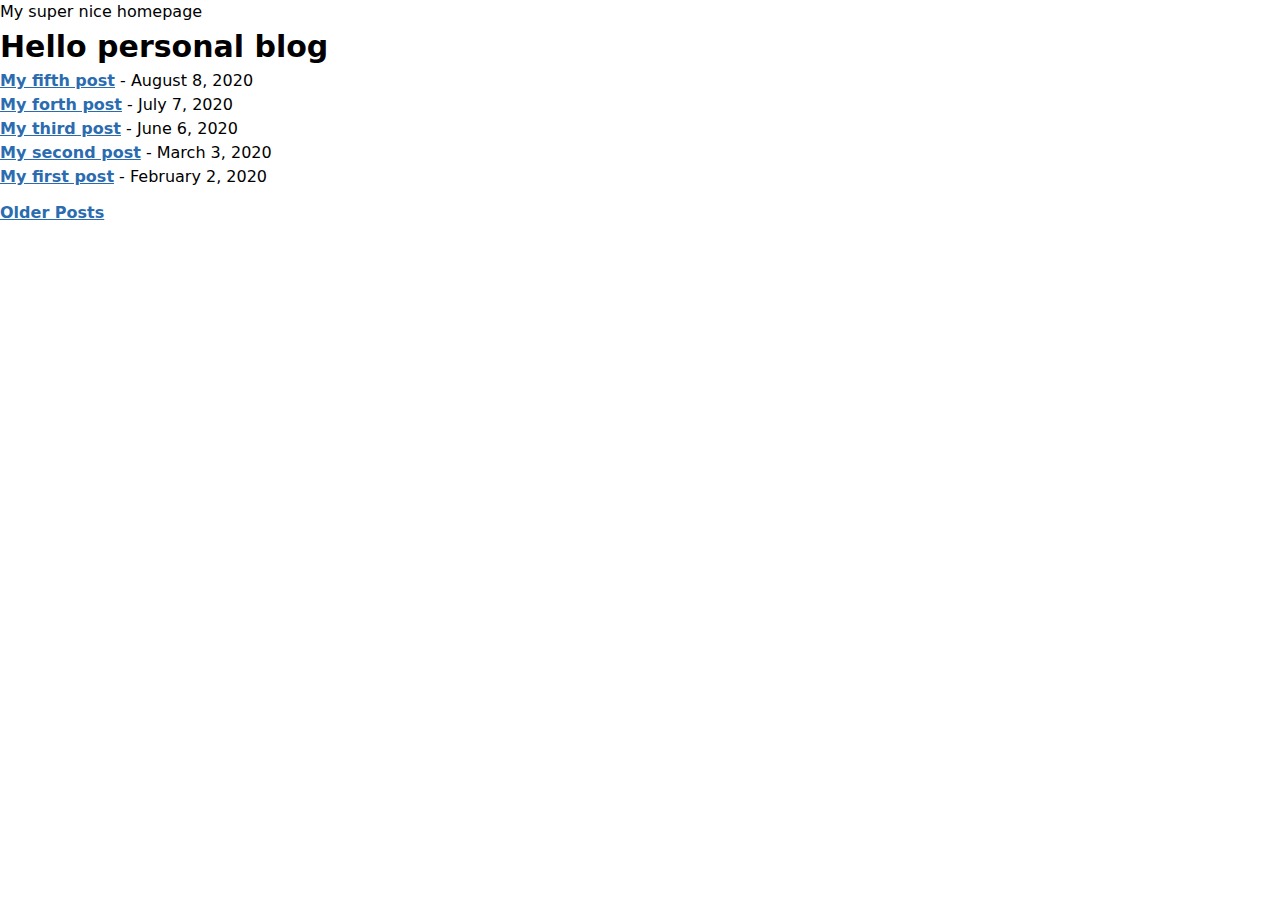
==== index.html @ 930c6d2f "deploy: ericvalois/ericvalois.com@ae57f0296cc3f427c89edf98d52c8c9f0674815c" ====
<!doctype html><html lang="en"><head><meta charset="UTF-8"><meta name="viewport" content="width=device-width,initial-scale=1"><link rel="apple-touch-icon" href="/apple-touch-icon.png"><link rel="icon" type="image/png" sizes="32x32" href="/favicon-32x32.png"><link rel="icon" type="image/png" sizes="16x16" href="/favicon-16x16.png"><link rel="icon" href="/favicon.ico"><title>Hello personal blog</title><meta name="description" content="Blog description"><meta name="author" content="Anonymous"><meta property="og:title" content="Hello personal blog"><meta property="og:description" content="Blog description"><meta property="og:locale" content="en"><meta property="og:site_name" content="Hello"><link href="/assets/styles/main.04194229505dd37e4e1c.css" rel="stylesheet"></head><body>My super nice homepage<h1 class="font-bold text-3xl">Hello personal blog</h1><ul><li><a href="/my-fifth-post/">My fifth post</a> - August 8, 2020</li><li><a href="/my-forth-post/">My forth post</a> - July 7, 2020</li><li><a href="/my-third-post/">My third post</a> - June 6, 2020</li><li><a href="/my-second-post/">My second post</a> - March 3, 2020</li><li><a href="/my-first-post/">My first post</a> - February 2, 2020</li></ul><div class="pt-3"><a href="/page2/">Older Posts</a></div></body></html>
---- assets/styles/main.04194229505dd37e4e1c.css ----
html{line-height:1.15;-webkit-text-size-adjust:100%}body{margin:0}main{display:block}h1{font-size:2em;margin:.67em 0}hr{box-sizing:content-box;height:0;overflow:visible}pre{font-family:monospace,monospace;font-size:1em}a{background-color:transparent}abbr[title]{border-bottom:none;text-decoration:underline;-webkit-text-decoration:underline dotted;text-decoration:underline dotted}b,strong{font-weight:bolder}code,kbd,samp{font-family:monospace,monospace;font-size:1em}small{font-size:80%}sub,sup{font-size:75%;line-height:0;position:relative;vertical-align:baseline}sub{bottom:-.25em}sup{top:-.5em}img{border-style:none}button,input,optgroup,select,textarea{font-family:inherit;font-size:100%;line-height:1.15;margin:0}button,input{overflow:visible}button,select{text-transform:none}[type=button],[type=reset],[type=submit],button{-webkit-appearance:button}[type=button]::-moz-focus-inner,[type=reset]::-moz-focus-inner,[type=submit]::-moz-focus-inner,button::-moz-focus-inner{border-style:none;padding:0}[type=button]:-moz-focusring,[type=reset]:-moz-focusring,[type=submit]:-moz-focusring,button:-moz-focusring{outline:1px dotted ButtonText}fieldset{padding:.35em .75em .625em}legend{box-sizing:border-box;color:inherit;display:table;max-width:100%;padding:0;white-space:normal}progress{vertical-align:baseline}textarea{overflow:auto}[type=checkbox],[type=radio]{box-sizing:border-box;padding:0}[type=number]::-webkit-inner-spin-button,[type=number]::-webkit-outer-spin-button{height:auto}[type=search]{-webkit-appearance:textfield;outline-offset:-2px}[type=search]::-webkit-search-decoration{-webkit-appearance:none}::-webkit-file-upload-button{-webkit-appearance:button;font:inherit}details{display:block}summary{display:list-item}[hidden],template{display:none}blockquote,dd,dl,figure,h1,h2,h3,h4,h5,h6,hr,p,pre{margin:0}button{background-color:transparent;background-image:none}button:focus{outline:1px dotted;outline:5px auto -webkit-focus-ring-color}fieldset,ol,ul{margin:0;padding:0}ol,ul{list-style:none}html{font-family:system-ui,-apple-system,BlinkMacSystemFont,Segoe UI,Roboto,Helvetica Neue,Arial,Noto Sans,sans-serif,Apple Color Emoji,Segoe UI Emoji,Segoe UI Symbol,Noto Color Emoji;line-height:1.5}*,:after,:before{box-sizing:border-box;border:0 solid #e2e8f0}hr{border-top-width:1px}img{border-style:solid}textarea{resize:vertical}input::-moz-placeholder,textarea::-moz-placeholder{color:#a0aec0}input:-ms-input-placeholder,textarea:-ms-input-placeholder{color:#a0aec0}input::-ms-input-placeholder,textarea::-ms-input-placeholder{color:#a0aec0}input::placeholder,textarea::placeholder{color:#a0aec0}[role=button],button{cursor:pointer}table{border-collapse:collapse}h1,h2,h3,h4,h5,h6{font-size:inherit;font-weight:inherit}a{color:inherit;text-decoration:inherit}button,input,optgroup,select,textarea{padding:0;line-height:inherit;color:inherit}code,kbd,pre,samp{font-family:Menlo,Monaco,Consolas,Liberation Mono,Courier New,monospace}audio,canvas,embed,iframe,img,object,svg,video{display:block;vertical-align:middle}img,video{max-width:100%;height:auto}a{--text-opacity:1;color:#2b6cb0;color:rgba(43,108,176,var(--text-opacity));text-decoration:underline;font-weight:700}.container{width:100%}@media (min-width:640px){.container{max-width:640px}}@media (min-width:768px){.container{max-width:768px}}@media (min-width:1024px){.container{max-width:1024px}}@media (min-width:1280px){.container{max-width:1280px}}.font-bold{font-weight:700}.text-3xl{font-size:1.875rem}.pt-3{padding-top:.75rem}.pb-3{padding-bottom:.75rem}.text-gray-600{--text-opacity:1;color:#718096;color:rgba(113,128,150,var(--text-opacity))}@-webkit-keyframes spin{0%{transform:rotate(0deg)}to{transform:rotate(1turn)}}@keyframes spin{0%{transform:rotate(0deg)}to{transform:rotate(1turn)}}@-webkit-keyframes ping{0%{transform:scale(1);opacity:1}75%,to{transform:scale(2);opacity:0}}@keyframes ping{0%{transform:scale(1);opacity:1}75%,to{transform:scale(2);opacity:0}}@-webkit-keyframes pulse{0%,to{opacity:1}50%{opacity:.5}}@keyframes pulse{0%,to{opacity:1}50%{opacity:.5}}@-webkit-keyframes bounce{0%,to{transform:translateY(-25%);-webkit-animation-timing-function:cubic-bezier(.8,0,1,1);animation-timing-function:cubic-bezier(.8,0,1,1)}50%{transform:translateY(0);-webkit-animation-timing-function:cubic-bezier(0,0,.2,1);animation-timing-function:cubic-bezier(0,0,.2,1)}}@keyframes bounce{0%,to{transform:translateY(-25%);-webkit-animation-timing-function:cubic-bezier(.8,0,1,1);animation-timing-function:cubic-bezier(.8,0,1,1)}50%{transform:translateY(0);-webkit-animation-timing-function:cubic-bezier(0,0,.2,1);animation-timing-function:cubic-bezier(0,0,.2,1)}}@media (min-width:640px){.sm\:container{width:100%;max-width:640px}@media (min-width:768px){.sm\:container{max-width:768px}}@media (min-width:1024px){.sm\:container{max-width:1024px}}@media (min-width:1280px){.sm\:container{max-width:1280px}}}@media (min-width:768px){.md\:container{width:100%}@media (min-width:640px){.md\:container{max-width:640px}}@media (min-width:768px){.md\:container{max-width:768px}}@media (min-width:1024px){.md\:container{max-width:1024px}}@media (min-width:1280px){.md\:container{max-width:1280px}}}@media (min-width:1024px){.lg\:container{width:100%}@media (min-width:640px){.lg\:container{max-width:640px}}@media (min-width:768px){.lg\:container{max-width:768px}}@media (min-width:1024px){.lg\:container{max-width:1024px}}@media (min-width:1280px){.lg\:container{max-width:1280px}}}@media (min-width:1280px){.xl\:container{width:100%}@media (min-width:640px){.xl\:container{max-width:640px}}@media (min-width:768px){.xl\:container{max-width:768px}}@media (min-width:1024px){.xl\:container{max-width:1024px}}@media (min-width:1280px){.xl\:container{max-width:1280px}}}
code[class*=language-],pre[class*=language-]{color:#c5c8c6;text-shadow:0 1px rgba(0,0,0,.3);font-family:Inconsolata,Monaco,Consolas,Courier New,Courier,monospace;direction:ltr;text-align:left;white-space:pre;word-spacing:normal;word-break:normal;line-height:1.5;-moz-tab-size:4;-o-tab-size:4;tab-size:4;-webkit-hyphens:none;-ms-hyphens:none;hyphens:none}pre[class*=language-]{padding:1em;margin:.5em 0;overflow:auto;border-radius:.3em}:not(pre)>code[class*=language-],pre[class*=language-]{background:#1d1f21}:not(pre)>code[class*=language-]{padding:.1em;border-radius:.3em}.token.cdata,.token.comment,.token.doctype,.token.prolog{color:#7c7c7c}.token.punctuation{color:#c5c8c6}.namespace{opacity:.7}.token.keyword,.token.property,.token.tag{color:#96cbfe}.token.class-name{color:#ffffb6;text-decoration:underline}.token.boolean,.token.constant{color:#9c9}.token.deleted,.token.symbol{color:#f92672}.token.number{color:#ff73fd}.token.attr-name,.token.builtin,.token.char,.token.inserted,.token.selector,.token.string{color:#a8ff60}.token.variable{color:#c6c5fe}.token.operator{color:#ededed}.token.entity{color:#ffffb6;cursor:help}.token.url{color:#96cbfe}.language-css .token.string,.style .token.string{color:#87c38a}.token.atrule,.token.attr-value{color:#f9ee98}.token.function{color:#dad085}.token.regex{color:#e9c062}.token.important{color:#fd971f}.token.bold,.token.important{font-weight:700}.token.italic{font-style:italic}
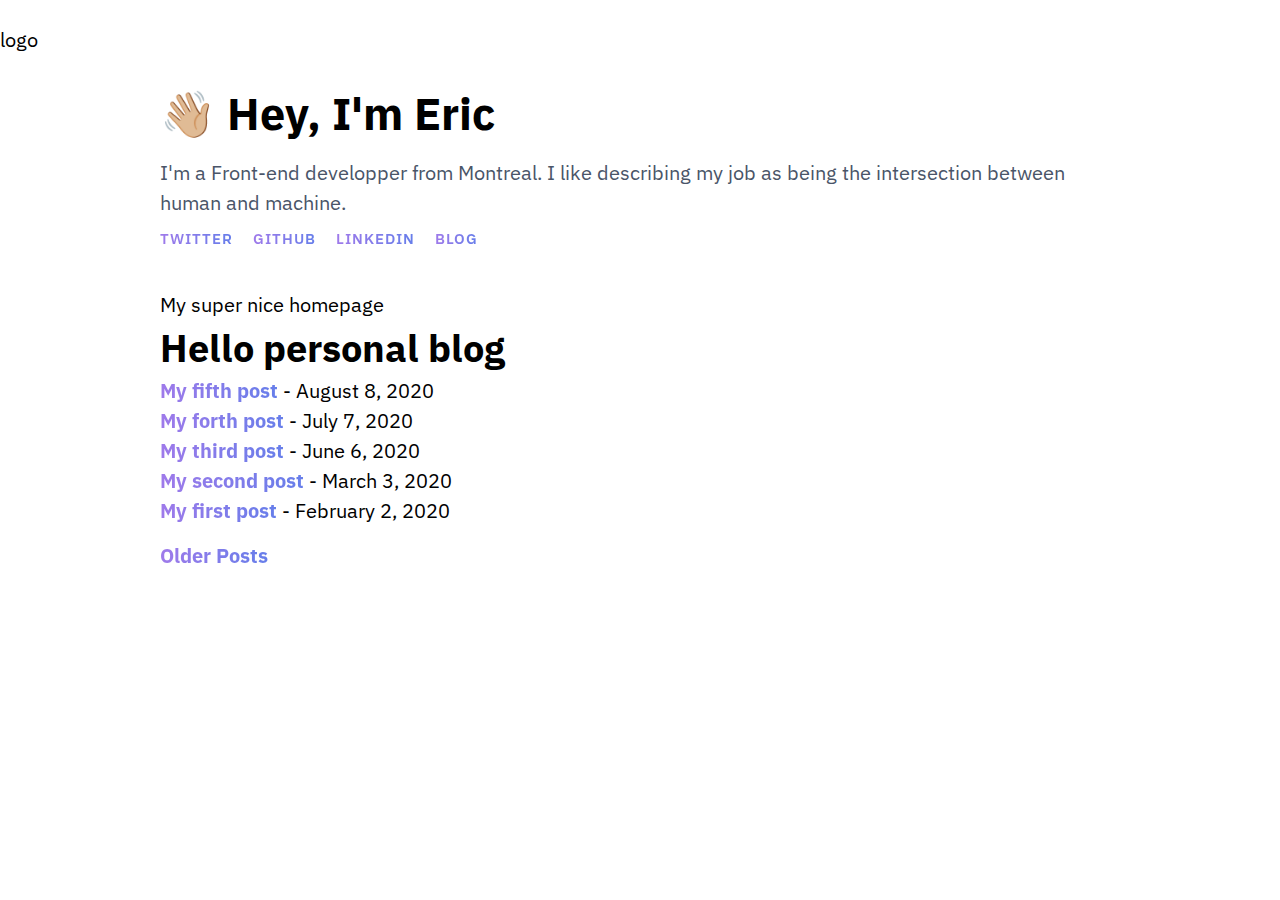
==== commit 823a3811: "deploy: ericvalois/ericvalois.com@06ee3d2f13c225776fafeb2a620763e82e596c06" ====
--- a/index.html
+++ b/index.html
@@ -1 +1 @@
-<!doctype html><html lang="en"><head><meta charset="UTF-8"><meta name="viewport" content="width=device-width,initial-scale=1"><link rel="apple-touch-icon" href="/apple-touch-icon.png"><link rel="icon" type="image/png" sizes="32x32" href="/favicon-32x32.png"><link rel="icon" type="image/png" sizes="16x16" href="/favicon-16x16.png"><link rel="icon" href="/favicon.ico"><title>Hello personal blog</title><meta name="description" content="Blog description"><meta name="author" content="Anonymous"><meta property="og:title" content="Hello personal blog"><meta property="og:description" content="Blog description"><meta property="og:locale" content="en"><meta property="og:site_name" content="Hello"><link href="/assets/styles/main.04194229505dd37e4e1c.css" rel="stylesheet"></head><body>My super nice homepage<h1 class="font-bold text-3xl">Hello personal blog</h1><ul><li><a href="/my-fifth-post/">My fifth post</a> - August 8, 2020</li><li><a href="/my-forth-post/">My forth post</a> - July 7, 2020</li><li><a href="/my-third-post/">My third post</a> - June 6, 2020</li><li><a href="/my-second-post/">My second post</a> - March 3, 2020</li><li><a href="/my-first-post/">My first post</a> - February 2, 2020</li></ul><div class="pt-3"><a href="/page2/">Older Posts</a></div></body></html>+<!doctype html><html lang="en"><head><meta charset="UTF-8"><meta name="viewport" content="width=device-width,initial-scale=1"><link rel="apple-touch-icon" href="/apple-touch-icon.png"><link rel="icon" type="image/png" sizes="32x32" href="/favicon-32x32.png"><link rel="icon" type="image/png" sizes="16x16" href="/favicon-16x16.png"><link rel="icon" href="/favicon.ico"><link href="https://fonts.googleapis.com/css2?family=IBM+Plex+Sans:wght@300;400;700&display=swap" rel="stylesheet"><title>Hello personal blog</title><meta name="description" content="Blog description"><meta name="author" content="Anonymous"><meta property="og:title" content="Hello personal blog"><meta property="og:description" content="Blog description"><meta property="og:locale" content="en"><meta property="og:site_name" content="Hello"><link href="/assets/styles/main.a746705c1b1a1f938227.css" rel="stylesheet"></head><body><div class="sentinal absolute top-0 left-0 w-full h-16 z-0"></div><header class="main-header h-16 flex w-full items-center bg-white">logo</header><main class="px-4"><section><div class="max-w-3xl mx-auto"><h1 class="font-bold text-4xl mb-2">👋🏼 Hey, I'm Eric</h1><p class="text-base text-gray-700 mb-0">I'm a Front-end developper from Montreal. I like describing my job as being the intersection between human and machine.</p><ul class="mt-0 mb-6 uppercase tracking-wider"><li class="inline list-none pr-4"><a class="inline-block py-2 font-semibold text-xs text-gray-600 hover:text-black" href="https://twitter.com/@rfitzio">Twitter</a></li><li class="inline list-none pr-4"><a class="inline-block py-2 font-semibold text-xs text-gray-600 hover:text-black" href="https://github.com/ryanfitzgerald">GitHub</a></li><li class="inline list-none pr-4"><a class="inline-block py-2 font-semibold text-xs text-gray-600 hover:text-black" href="https://www.linkedin.com/in/ryanafitzgerald/">LinkedIn</a></li><li class="inline list-none pr-4"><a class="inline-block py-2 font-semibold text-xs text-gray-600 hover:text-black" href="/blog">Blog</a></li></ul></div></section><div class="max-w-3xl mx-auto">My super nice homepage<h1 class="font-bold text-3xl">Hello personal blog</h1><ul><li><a href="/my-fifth-post/">My fifth post</a> - August 8, 2020</li><li><a href="/my-forth-post/">My forth post</a> - July 7, 2020</li><li><a href="/my-third-post/">My third post</a> - June 6, 2020</li><li><a href="/my-second-post/">My second post</a> - March 3, 2020</li><li><a href="/my-first-post/">My first post</a> - February 2, 2020</li></ul><div class="pt-3"><a href="/page2/">Older Posts</a></div></div></main><script src="/assets/js/main.min.js" defer="defer"></script><script defer="defer" src="https://static.cloudflareinsights.com/beacon.min.js" data-cf-beacon='{"token": "58bc3103b95344048fcd22991de1e682"}'></script></body></html>--- a/assets/styles/main.a746705c1b1a1f938227.css
+++ b/assets/styles/main.a746705c1b1a1f938227.css
@@ -0,0 +1,2 @@
+html{line-height:1.15;-webkit-text-size-adjust:100%}body{margin:0}main{display:block}h1{font-size:2em;margin:.67em 0}hr{box-sizing:content-box;height:0;overflow:visible}pre{font-family:monospace,monospace;font-size:1em}a{background-color:transparent}abbr[title]{border-bottom:none;text-decoration:underline;-webkit-text-decoration:underline dotted;text-decoration:underline dotted}b,strong{font-weight:bolder}code,kbd,samp{font-family:monospace,monospace;font-size:1em}small{font-size:80%}sub,sup{font-size:75%;line-height:0;position:relative;vertical-align:baseline}sub{bottom:-.25em}sup{top:-.5em}img{border-style:none}button,input,optgroup,select,textarea{font-family:inherit;font-size:100%;line-height:1.15;margin:0}button,input{overflow:visible}button,select{text-transform:none}[type=button],[type=reset],[type=submit],button{-webkit-appearance:button}[type=button]::-moz-focus-inner,[type=reset]::-moz-focus-inner,[type=submit]::-moz-focus-inner,button::-moz-focus-inner{border-style:none;padding:0}[type=button]:-moz-focusring,[type=reset]:-moz-focusring,[type=submit]:-moz-focusring,button:-moz-focusring{outline:1px dotted ButtonText}fieldset{padding:.35em .75em .625em}legend{box-sizing:border-box;color:inherit;display:table;max-width:100%;padding:0;white-space:normal}progress{vertical-align:baseline}textarea{overflow:auto}[type=checkbox],[type=radio]{box-sizing:border-box;padding:0}[type=number]::-webkit-inner-spin-button,[type=number]::-webkit-outer-spin-button{height:auto}[type=search]{-webkit-appearance:textfield;outline-offset:-2px}[type=search]::-webkit-search-decoration{-webkit-appearance:none}::-webkit-file-upload-button{-webkit-appearance:button;font:inherit}details{display:block}summary{display:list-item}[hidden],template{display:none}blockquote,dd,dl,figure,h1,h2,h3,h4,h5,h6,hr,p,pre{margin:0}button{background-color:transparent;background-image:none}button:focus{outline:1px dotted;outline:5px auto -webkit-focus-ring-color}fieldset,ol,ul{margin:0;padding:0}ol,ul{list-style:none}html{font-family:system-ui,-apple-system,BlinkMacSystemFont,Segoe UI,Roboto,Helvetica Neue,Arial,Noto Sans,sans-serif,Apple Color Emoji,Segoe UI Emoji,Segoe UI Symbol,Noto Color Emoji;line-height:1.5}*,:after,:before{box-sizing:border-box;border:0 solid #e2e8f0}hr{border-top-width:1px}img{border-style:solid}textarea{resize:vertical}input::-moz-placeholder,textarea::-moz-placeholder{color:#a0aec0}input:-ms-input-placeholder,textarea:-ms-input-placeholder{color:#a0aec0}input::placeholder,textarea::placeholder{color:#a0aec0}[role=button],button{cursor:pointer}table{border-collapse:collapse}h1,h2,h3,h4,h5,h6{font-size:inherit;font-weight:inherit}a{color:inherit;text-decoration:inherit}button,input,optgroup,select,textarea{padding:0;line-height:inherit;color:inherit}code,kbd,pre,samp{font-family:Menlo,Monaco,Consolas,Liberation Mono,Courier New,monospace}audio,canvas,embed,iframe,img,object,svg,video{display:block;vertical-align:middle}img,video{max-width:100%;height:auto}html{font-size:20px;font-family:IBM Plex Sans,sans-serif}a{background:-webkit-linear-gradient(180deg,#667eea,#9f7aea);-webkit-background-clip:text;-webkit-text-fill-color:transparent;font-weight:700}a:hover{text-decoration:none}p{margin-bottom:1.5rem}.container{width:100%}@media (min-width:640px){.container{max-width:640px}}@media (min-width:768px){.container{max-width:768px}}@media (min-width:1024px){.container{max-width:1024px}}@media (min-width:1280px){.container{max-width:1280px}}.bg-white{--bg-opacity:1;background-color:#fff;background-color:rgba(255,255,255,var(--bg-opacity))}.inline-block{display:inline-block}.inline{display:inline}.flex{display:flex}.table{display:table}.items-center{align-items:center}.font-semibold{font-weight:600}.font-bold{font-weight:700}.h-16{height:4rem}.text-xs{font-size:.75rem}.text-base{font-size:1rem}.text-3xl{font-size:1.875rem}.text-4xl{font-size:2.25rem}.list-none{list-style-type:none}.mx-auto{margin-left:auto;margin-right:auto}.mt-0{margin-top:0}.mb-0{margin-bottom:0}.mb-2{margin-bottom:.5rem}.mb-6{margin-bottom:1.5rem}.max-w-3xl{max-width:48rem}.py-2{padding-top:.5rem;padding-bottom:.5rem}.px-4{padding-left:1rem;padding-right:1rem}.pt-3{padding-top:.75rem}.pb-3{padding-bottom:.75rem}.pr-4{padding-right:1rem}.absolute{position:absolute}.top-0{top:0}.left-0{left:0}.text-gray-600{--text-opacity:1;color:#718096;color:rgba(113,128,150,var(--text-opacity))}.text-gray-700{--text-opacity:1;color:#4a5568;color:rgba(74,85,104,var(--text-opacity))}.hover\:text-black:hover{--text-opacity:1;color:#000;color:rgba(0,0,0,var(--text-opacity))}.uppercase{text-transform:uppercase}.tracking-wider{letter-spacing:.05em}.w-full{width:100%}.z-0{z-index:0}@-webkit-keyframes spin{to{transform:rotate(1turn)}}@keyframes spin{to{transform:rotate(1turn)}}@-webkit-keyframes ping{75%,to{transform:scale(2);opacity:0}}@keyframes ping{75%,to{transform:scale(2);opacity:0}}@-webkit-keyframes pulse{50%{opacity:.5}}@keyframes pulse{50%{opacity:.5}}@-webkit-keyframes bounce{0%,to{transform:translateY(-25%);-webkit-animation-timing-function:cubic-bezier(.8,0,1,1);animation-timing-function:cubic-bezier(.8,0,1,1)}50%{transform:none;-webkit-animation-timing-function:cubic-bezier(0,0,.2,1);animation-timing-function:cubic-bezier(0,0,.2,1)}}@keyframes bounce{0%,to{transform:translateY(-25%);-webkit-animation-timing-function:cubic-bezier(.8,0,1,1);animation-timing-function:cubic-bezier(.8,0,1,1)}50%{transform:none;-webkit-animation-timing-function:cubic-bezier(0,0,.2,1);animation-timing-function:cubic-bezier(0,0,.2,1)}}@media (min-width:640px){.sm\:container{width:100%;max-width:640px}@media (min-width:768px){.sm\:container{max-width:768px}}@media (min-width:1024px){.sm\:container{max-width:1024px}}@media (min-width:1280px){.sm\:container{max-width:1280px}}}@media (min-width:768px){.md\:container{width:100%}@media (min-width:640px){.md\:container{max-width:640px}}@media (min-width:768px){.md\:container{max-width:768px}}@media (min-width:1024px){.md\:container{max-width:1024px}}@media (min-width:1280px){.md\:container{max-width:1280px}}}@media (min-width:1024px){.lg\:container{width:100%}@media (min-width:640px){.lg\:container{max-width:640px}}@media (min-width:768px){.lg\:container{max-width:768px}}@media (min-width:1024px){.lg\:container{max-width:1024px}}@media (min-width:1280px){.lg\:container{max-width:1280px}}}@media (min-width:1280px){.xl\:container{width:100%}@media (min-width:640px){.xl\:container{max-width:640px}}@media (min-width:768px){.xl\:container{max-width:768px}}@media (min-width:1024px){.xl\:container{max-width:1024px}}@media (min-width:1280px){.xl\:container{max-width:1280px}}}
+code[class*=language-],pre[class*=language-]{color:#c5c8c6;text-shadow:0 1px rgba(0,0,0,.3);font-family:Inconsolata,Monaco,Consolas,Courier New,Courier,monospace;direction:ltr;text-align:left;white-space:pre;word-spacing:normal;word-break:normal;line-height:1.5;-moz-tab-size:4;-o-tab-size:4;tab-size:4;-webkit-hyphens:none;-ms-hyphens:none;hyphens:none}pre[class*=language-]{padding:1em;margin:.5em 0;overflow:auto;border-radius:.3em}:not(pre)>code[class*=language-],pre[class*=language-]{background:#1d1f21}:not(pre)>code[class*=language-]{padding:.1em;border-radius:.3em}.token.cdata,.token.comment,.token.doctype,.token.prolog{color:#7c7c7c}.token.punctuation{color:#c5c8c6}.namespace{opacity:.7}.token.keyword,.token.property,.token.tag{color:#96cbfe}.token.class-name{color:#ffffb6;text-decoration:underline}.token.boolean,.token.constant{color:#9c9}.token.deleted,.token.symbol{color:#f92672}.token.number{color:#ff73fd}.token.attr-name,.token.builtin,.token.char,.token.inserted,.token.selector,.token.string{color:#a8ff60}.token.variable{color:#c6c5fe}.token.operator{color:#ededed}.token.entity{color:#ffffb6;cursor:help}.token.url{color:#96cbfe}.language-css .token.string,.style .token.string{color:#87c38a}.token.atrule,.token.attr-value{color:#f9ee98}.token.function{color:#dad085}.token.regex{color:#e9c062}.token.important{color:#fd971f}.token.bold,.token.important{font-weight:700}.token.italic{font-style:italic}
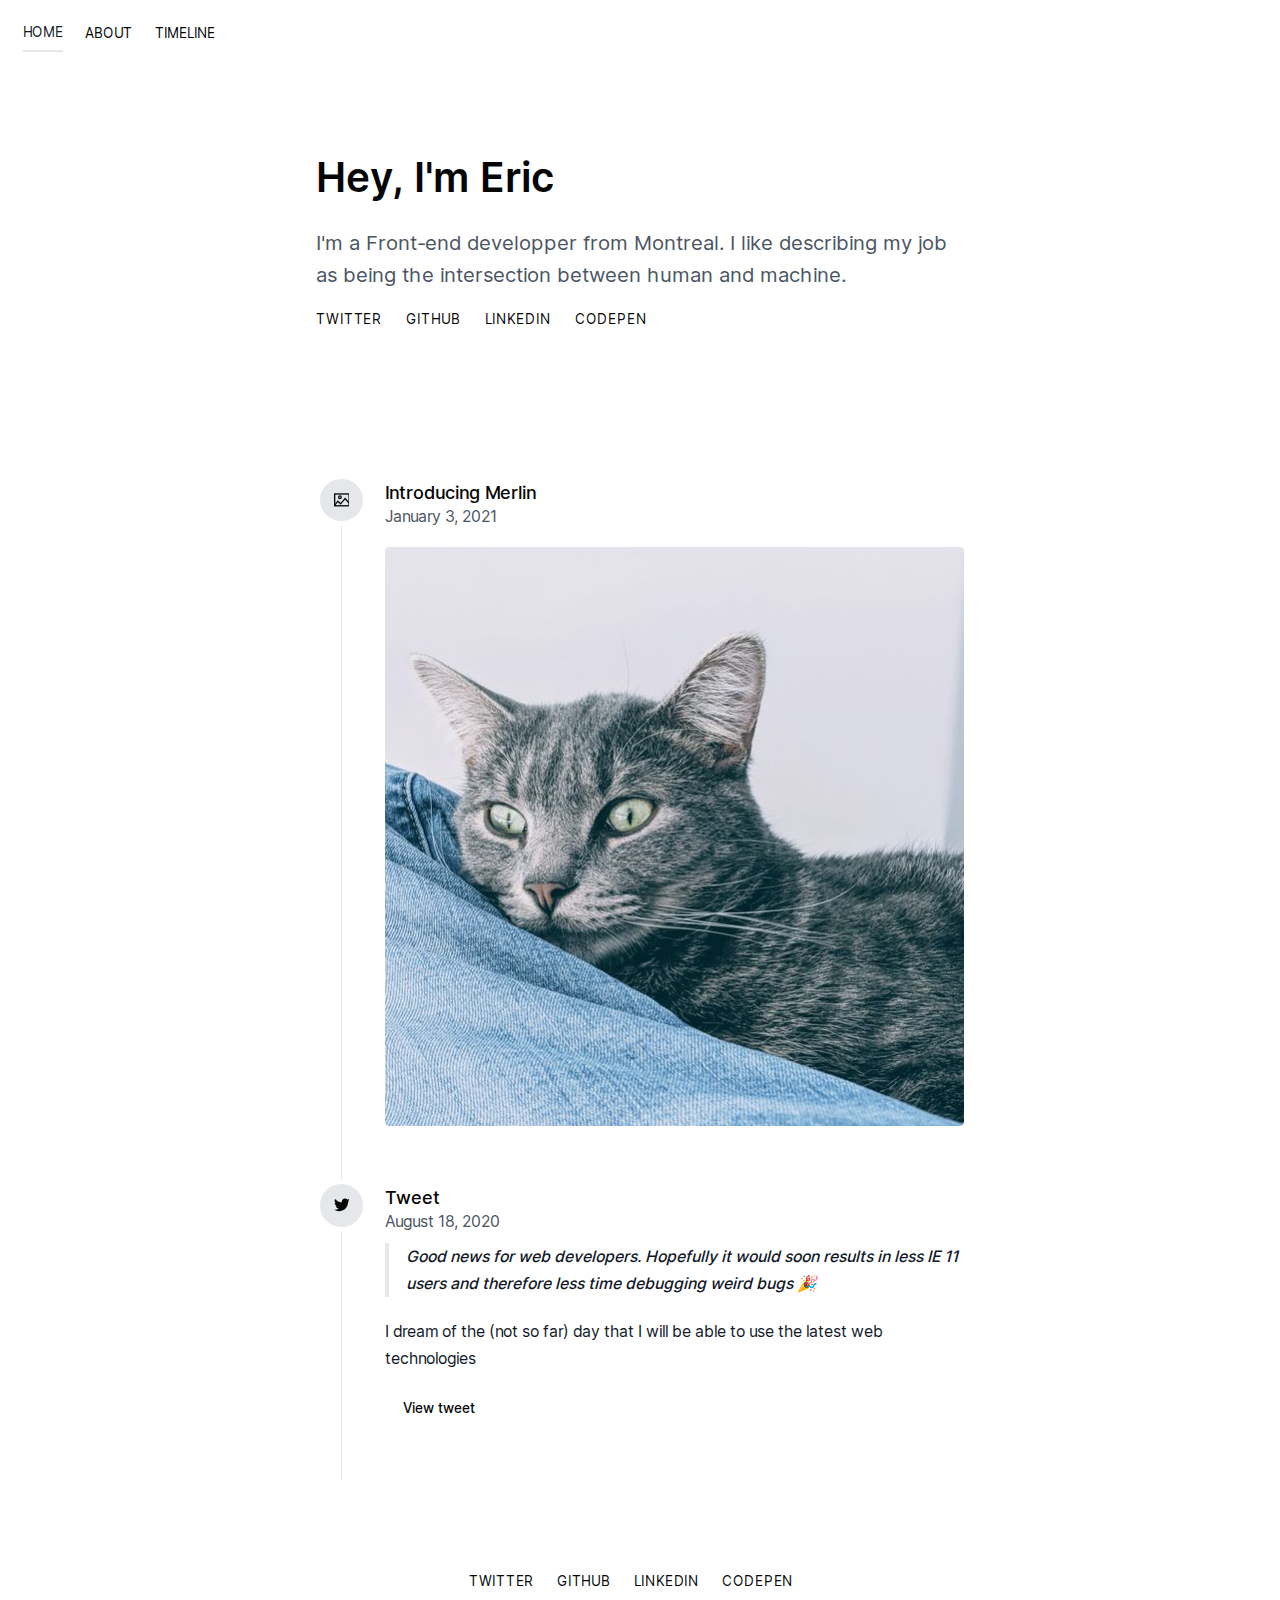
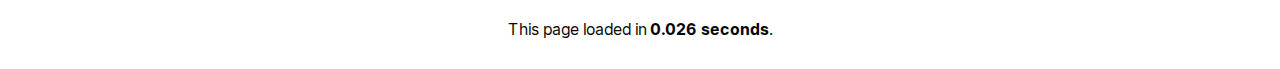
==== commit 34a09db4: "deploy: ericvalois/ericvalois.com@f5ec515b7f3a46334cfdd329dd44889caaf1032d" ====
--- a/index.html
+++ b/index.html
@@ -1 +1,218 @@
-<!doctype html><html lang="en"><head><meta charset="UTF-8"><meta name="viewport" content="width=device-width,initial-scale=1"><link rel="apple-touch-icon" href="/apple-touch-icon.png"><link rel="icon" type="image/png" sizes="32x32" href="/favicon-32x32.png"><link rel="icon" type="image/png" sizes="16x16" href="/favicon-16x16.png"><link rel="icon" href="/favicon.ico"><link href="https://fonts.googleapis.com/css2?family=IBM+Plex+Sans:wght@300;400;700&display=swap" rel="stylesheet"><title>Hello personal blog</title><meta name="description" content="Blog description"><meta name="author" content="Anonymous"><meta property="og:title" content="Hello personal blog"><meta property="og:description" content="Blog description"><meta property="og:locale" content="en"><meta property="og:site_name" content="Hello"><link href="/assets/styles/main.a746705c1b1a1f938227.css" rel="stylesheet"></head><body><div class="sentinal absolute top-0 left-0 w-full h-16 z-0"></div><header class="main-header h-16 flex w-full items-center bg-white">logo</header><main class="px-4"><section><div class="max-w-3xl mx-auto"><h1 class="font-bold text-4xl mb-2">👋🏼 Hey, I'm Eric</h1><p class="text-base text-gray-700 mb-0">I'm a Front-end developper from Montreal. I like describing my job as being the intersection between human and machine.</p><ul class="mt-0 mb-6 uppercase tracking-wider"><li class="inline list-none pr-4"><a class="inline-block py-2 font-semibold text-xs text-gray-600 hover:text-black" href="https://twitter.com/@rfitzio">Twitter</a></li><li class="inline list-none pr-4"><a class="inline-block py-2 font-semibold text-xs text-gray-600 hover:text-black" href="https://github.com/ryanfitzgerald">GitHub</a></li><li class="inline list-none pr-4"><a class="inline-block py-2 font-semibold text-xs text-gray-600 hover:text-black" href="https://www.linkedin.com/in/ryanafitzgerald/">LinkedIn</a></li><li class="inline list-none pr-4"><a class="inline-block py-2 font-semibold text-xs text-gray-600 hover:text-black" href="/blog">Blog</a></li></ul></div></section><div class="max-w-3xl mx-auto">My super nice homepage<h1 class="font-bold text-3xl">Hello personal blog</h1><ul><li><a href="/my-fifth-post/">My fifth post</a> - August 8, 2020</li><li><a href="/my-forth-post/">My forth post</a> - July 7, 2020</li><li><a href="/my-third-post/">My third post</a> - June 6, 2020</li><li><a href="/my-second-post/">My second post</a> - March 3, 2020</li><li><a href="/my-first-post/">My first post</a> - February 2, 2020</li></ul><div class="pt-3"><a href="/page2/">Older Posts</a></div></div></main><script src="/assets/js/main.min.js" defer="defer"></script><script defer="defer" src="https://static.cloudflareinsights.com/beacon.min.js" data-cf-beacon='{"token": "58bc3103b95344048fcd22991de1e682"}'></script></body></html>+<!doctype html>
+<html lang="en">
+<head>
+	<meta charset="UTF-8">
+	<meta name="viewport" content="width=device-width, initial-scale=1">
+	<meta http-equiv="X-UA-Compatible" content="IE=edge">
+	<title>Home</title>
+	<link rel="stylesheet" type="text/css" href="/assets/main.css" />
+	<link rel="preload" href="/fonts/inter-100-900.woff2" as="font" type="font/woff2" crossorigin>
+	<style>
+		@font-face {
+			font-family: 'Inter';
+			font-style: normal;
+			font-weight: 100 900;
+			font-display: swap;
+			src: url(/fonts/inter-100-900.woff2) format('woff2');
+			unicode-range: U+0000-00FF, U+0131, U+0152-0153, U+02BB-02BC, U+02C6, U+02DA, U+02DC, U+2000-206F, U+2074, U+20AC, U+2122, U+2191, U+2193, U+2212, U+2215, U+FEFF, U+FFFD;
+		}
+	</style>
+</head>
+  <body class="font-sans text-black dark:text-white bg-white dark:bg-black">
+
+    <nav class="flex items-center justify-between flex-wrap px-5 py-3 overflow-x-auto ">
+  	
+	<ul class="flex items-center">
+		<li class="">
+			<a 
+				href="/" 
+				class=" text-xs py-2 uppercase  mr-5 inline-block 
+					text-gray-900 dark:text-gray-200 border-b-2 border-gray-200"
+			>
+				Home
+			</a>
+		</li>
+		
+			<li class="">
+				<a 
+					href="/about/" 
+					class=" text-xs uppercase py-2 mr-5 inline-block filter-hover transition-all bg-clip-text text-transparent bg-gradient-to-r from-purple-600 to-indigo-600 dark:from-purple-400 dark:to-indigo-400
+						"
+				>
+					About
+				</a>
+			</li>
+		
+			<li class="">
+				<a 
+					href="/timeline/" 
+					class=" text-xs uppercase py-2 mr-5 inline-block filter-hover transition-all bg-clip-text text-transparent bg-gradient-to-r from-purple-600 to-indigo-600 dark:from-purple-400 dark:to-indigo-400
+						"
+				>
+					Timeline
+				</a>
+			</li>
+		
+	</ul>
+</nav>
+
+
+    <main class="px-4 max-w-3xl mx-auto">
+      <section class="mt-10 mb-16">
+	<div class="max-w-xl mx-auto  py-10">
+		<h1 class="font-semibold text-4xl mb-6">Hey, I'm Eric</h1>
+		<p class="text-lg text-gray-600 dark:text-gray-200 mb-3">I'm a Front-end developper from Montreal. I like describing my job as being the intersection between human and machine.</p>
+		
+		<ul class="mt-0 mb-6 uppercase tracking-wider">
+	<li class="inline list-none pr-4">
+		<a class="filter-hover transition-all bg-clip-text text-transparent bg-gradient-to-r from-purple-600 to-indigo-600 dark:from-purple-400 dark:to-indigo-400 text-xs " href="https://twitter.com/ericvalois" target="_blank" rel="noopener noreferrer">Twitter</a>
+	</li>
+	<li class="inline list-none pr-4">
+		<a class="filter-hover transition-all bg-clip-text text-transparent bg-gradient-to-r from-purple-600 to-indigo-600 dark:from-purple-400 dark:to-indigo-400 text-xs" href="https://github.com/ericvalois" target="_blank" rel="noopener noreferrer">GitHub</a>
+	</li>
+	<li class="inline list-none pr-4">
+		<a class="filter-hover transition-all bg-clip-text text-transparent bg-gradient-to-r from-purple-600 to-indigo-600 dark:from-purple-400 dark:to-indigo-400 text-xs" href="https://ca.linkedin.com/in/ericvalois" target="_blank" rel="noopener noreferrer">LinkedIn</a>
+	</li>
+
+	<li class="inline list-none pr-4">
+		<a class="filter-hover transition-all bg-clip-text text-transparent bg-gradient-to-r from-purple-600 to-indigo-600 dark:from-purple-400 dark:to-indigo-400 text-xs" href="https://codepen.io/valois" target="_blank" rel="noopener noreferrer">CodePen</a>
+	</li>
+</ul>
+		
+		
+	</div>
+</section>
+
+<ul class="max-w-xl mx-auto mb-32">
+	
+		<li>
+			
+				
+				
+<div class="flex mb-12 md:mb-12 timeline-item">
+	<div class="flex flex-col items-center">
+		<div class="flex justify-center items-center p-3 rounded-full align-center border-4 border-white dark:border-black bg-gray-200 dark:bg-gray-800">
+			<i class="icon dark:text-white text-black text-sm" data-icon="picture"></i>
+		</div>
+		<div class="flex-1 w-px -mb-12 bg-gray-200 md:-mb-12 dark:bg-gray-800 timeline-stroke"></div>
+	</div>
+	<div class="flex flex-col flex-1 ml-4 space-y-4">
+		<div class="flex flex-col pt-1 contents-center">
+			<span class="font-medium text-primary">Introducing Merlin</span>
+			<span class="text-sm text-gray-600 dark:text-gray-300">
+				<time datetime="21-01-03">January 3, 2021</time>
+			</span>
+		</div>
+		
+		<div class="flex flex-col space-y-4 timeline-full-width">
+			<div class="flex flex-wrap gap-2">
+			 	
+					
+			<a href="/images/ba48ded4-3024.jpg" class="flex-auto">
+				<img src="/images/ba48ded4-580.jpg" srcset="/images/ba48ded4-580.jpg 1x, /images/ba48ded4-1160.jpg 2x" class="img-zoomable rounded"  alt="Merlin le chat" width="580" height="580">
+			</a>
+		
+				
+			</div>
+			
+		</div>
+	</div>
+</div>
+			
+		</li>
+	
+		<li>
+			
+				<div class="flex mb-12 md:mb-12 timeline-item">
+	
+	<div class="flex flex-col items-center">
+		<div class="flex justify-center items-center p-3 rounded-full align-center border-4 border-white dark:border-black bg-gray-200 dark:bg-gray-800">
+			<i class="icon dark:text-white text-black text-sm" data-icon="twitter"></i>
+		</div>
+
+		<div class="flex-1 w-px -mb-12 bg-gray-200 md:-mb-12 dark:bg-gray-800"></div>
+	</div>
+
+	<div class="flex flex-col flex-1 ml-4 space-y-4">
+
+		<div class="flex flex-col pt-1 contents-center">
+			<span class="font-medium text-primary">Tweet</span>
+			<span class="text-sm text-gray-600 dark:text-gray-300">
+				<time datetime="20-08-18">August 18, 2020</time>
+			</span>
+		</div>
+
+		<div class="flex flex-col space-y-4 timeline-full-width">
+
+			<div class="-mt-2 prose dark:prose-dark prose-sm timeline-inset">
+				<blockquote>Good news for web developers. Hopefully it would soon results in less IE 11 users and therefore less time debugging weird bugs 🎉</blockquote>
+				
+					<p>I dream of the (not so far) day that I will be able to use the latest web technologies</p>
+				
+			</div>
+
+			
+				<div class="flex flex-wrap space-y-3 md:space-y-0 md:space-x-3 timeline-inset">
+					<a href="https://twitter.com/ericvalois/status/1295677816634302466" target="_blank" rel="noopener noreferrer" class="w-full md:w-auto">
+						<button class="w-full md:w-auto inline-flex items-center justify-center filter-hover bg-gray-800  text-white text-xs leading-none font-medium border border-transparent rounded focus:ring-2 focus:ring-offset-2 focus:ring-offset-white focus:ring-gray-900 focus:outline-none transition-colors duration-200 py-2 px-4"><span>View tweet</span></button>
+					</a>
+				</div>
+			
+
+		</div>
+	</div>
+</div>
+			
+		</li>
+	
+		<li>
+			
+		</li>
+	
+		<li>
+			
+		</li>
+	
+		<li>
+			
+		</li>
+	
+		<li>
+			
+		</li>
+	
+</ul>
+    </main>
+
+	<footer class="pb-6 text-sm text-center mt-12">
+
+		<ul class="mt-0 mb-6 uppercase tracking-wider">
+	<li class="inline list-none pr-4">
+		<a class="filter-hover transition-all bg-clip-text text-transparent bg-gradient-to-r from-purple-600 to-indigo-600 dark:from-purple-400 dark:to-indigo-400 text-xs " href="https://twitter.com/ericvalois" target="_blank" rel="noopener noreferrer">Twitter</a>
+	</li>
+	<li class="inline list-none pr-4">
+		<a class="filter-hover transition-all bg-clip-text text-transparent bg-gradient-to-r from-purple-600 to-indigo-600 dark:from-purple-400 dark:to-indigo-400 text-xs" href="https://github.com/ericvalois" target="_blank" rel="noopener noreferrer">GitHub</a>
+	</li>
+	<li class="inline list-none pr-4">
+		<a class="filter-hover transition-all bg-clip-text text-transparent bg-gradient-to-r from-purple-600 to-indigo-600 dark:from-purple-400 dark:to-indigo-400 text-xs" href="https://ca.linkedin.com/in/ericvalois" target="_blank" rel="noopener noreferrer">LinkedIn</a>
+	</li>
+
+	<li class="inline list-none pr-4">
+		<a class="filter-hover transition-all bg-clip-text text-transparent bg-gradient-to-r from-purple-600 to-indigo-600 dark:from-purple-400 dark:to-indigo-400 text-xs" href="https://codepen.io/valois" target="_blank" rel="noopener noreferrer">CodePen</a>
+	</li>
+</ul>
+
+		<span class="pagespeed"></span>
+
+	</footer>
+
+    <script defer src="/assets/main.js"></script>
+
+	
+		<!-- Cloudflare Web Analytics -->
+		<script defer src='https://static.cloudflareinsights.com/beacon.min.js' data-cf-beacon='{"token": "58bc3103b95344048fcd22991de1e682"}'></script>
+		<!-- End Cloudflare Web Analytics -->
+	
+
+  </body>
+</html>
--- a/assets/main.css
+++ b/assets/main.css
@@ -0,0 +1 @@
+/*! modern-normalize v1.0.0 | MIT License | https://github.com/sindresorhus/modern-normalize */:root{-moz-tab-size:4;-o-tab-size:4;tab-size:4}html{line-height:1.15;-webkit-text-size-adjust:100%}body{margin:0;font-family:system-ui,-apple-system,Segoe UI,Roboto,Helvetica,Arial,sans-serif,Apple Color Emoji,Segoe UI Emoji}hr{height:0;color:inherit}abbr[title]{-webkit-text-decoration:underline dotted;text-decoration:underline dotted}b,strong{font-weight:bolder}code,kbd,pre,samp{font-family:ui-monospace,SFMono-Regular,Consolas,Liberation Mono,Menlo,monospace;font-size:1em}small{font-size:80%}sub,sup{font-size:75%;line-height:0;position:relative;vertical-align:baseline}sub{bottom:-.25em}sup{top:-.5em}table{text-indent:0;border-color:inherit}button,input,optgroup,select,textarea{font-family:inherit;font-size:100%;line-height:1.15;margin:0}button,select{text-transform:none}[type=button],button{-webkit-appearance:button}legend{padding:0}progress{vertical-align:baseline}summary{display:list-item}blockquote,dd,dl,figure,h1,h2,h3,h4,h5,h6,hr,p,pre{margin:0}button{background-color:transparent;background-image:none}button:focus{outline:1px dotted;outline:5px auto -webkit-focus-ring-color}fieldset,ol,ul{margin:0;padding:0}ol,ul{list-style:none}html{font-family:Inter,ui-sans-serif,system-ui;line-height:1.5}body{font-family:inherit;line-height:inherit}*,:after,:before{box-sizing:border-box;border:0 solid #e5e7eb}hr{border-top-width:1px}img{border-style:solid}textarea{resize:vertical}input::-moz-placeholder,textarea::-moz-placeholder{color:#9ca3af}input:-ms-input-placeholder,textarea:-ms-input-placeholder{color:#9ca3af}input::placeholder,textarea::placeholder{color:#9ca3af}button{cursor:pointer}table{border-collapse:collapse}h1,h2,h3,h4,h5,h6{font-size:inherit;font-weight:inherit}a{color:inherit;text-decoration:inherit}button,input,optgroup,select,textarea{padding:0;line-height:inherit;color:inherit}code,kbd,pre,samp{font-family:ui-monospace,SFMono-Regular,Menlo,Monaco,Consolas,Liberation Mono,Courier New,monospace}audio,canvas,embed,iframe,img,object,svg,video{display:block;vertical-align:middle}img,video{max-width:100%;height:auto}html{font-size:18px}body{font-size:1rem}.icon{width:1em;height:1em}.filter-hover:not(:disabled):hover{filter:brightness(120%) hue-rotate(2deg)}@media (prefers-color-scheme:light){.filter-hover:not(:disabled):hover{filter:brightness(80%) hue-rotate(2deg)}}.dark\:prose-dark p a:not(:disabled):hover,.link:not(:disabled):hover,p a:not(:disabled):hover{filter:brightness(120%) hue-rotate(2deg)}@media (prefers-color-scheme:light){.dark\:prose-dark p a:not(:disabled):hover,.link:not(:disabled):hover,p a:not(:disabled):hover{filter:brightness(80%) hue-rotate(2deg)}}.dark\:prose-dark p a,.link,p a{-webkit-background-clip:text;background-clip:text;background-image:linear-gradient(90deg,var(--tw-gradient-stops));--tw-gradient-from:#7c3aed;--tw-gradient-stops:var(--tw-gradient-from),var(--tw-gradient-to,rgba(124,58,237,0));--tw-gradient-to:#4f46e5}@media (prefers-color-scheme:dark){.dark\:prose-dark p a,.link,p a{--tw-gradient-from:#a78bfa;--tw-gradient-stops:var(--tw-gradient-from),var(--tw-gradient-to,rgba(167,139,250,0));--tw-gradient-to:#818cf8}}.dark\:prose-dark p a,.link,p a{color:transparent;transition-property:all;transition-timing-function:cubic-bezier(.4,0,.2,1);transition-duration:.15s}.default-bg{background-size:200% auto;transition:all .4s ease;box-shadow:0 4px 6px rgba(50,50,93,.11),0 1px 3px rgba(0,0,0,.08);background-image:linear-gradient(90deg,#9f7aea 0,#667eea 50%,#9f7aea)}.hover\:default-bg:hover{background-position:100%}@-webkit-keyframes gradient{0%{background-position:0 50%}50%{background-position:100% 50%}to{background-position:0 50%}}@keyframes gradient{0%{background-position:0 50%}50%{background-position:100% 50%}to{background-position:0 50%}}.zoom-img,.zoom-img-wrap{position:relative;z-index:666;transition:all .3s}img.zoom-img{cursor:pointer;cursor:-moz-zoom-out}.zoom-overlay{z-index:420;background:#fff;position:fixed;top:0;left:0;right:0;bottom:0;pointer-events:none;filter:"alpha(opacity=0)";opacity:0;transition:opacity .3s ease-in-out}.zoom-overlay-open .zoom-overlay{filter:"alpha(opacity=100)";opacity:1}.zoom-overlay-open,.zoom-overlay-transitioning{cursor:default}.zoom-overlay-transitioning .zoom-overlay{opacity:0}.prose{color:#111827;max-width:65ch}.prose a{color:#1d4ed8;text-decoration:underline;font-weight:500}.prose a:hover{color:#1d4ed8;text-decoration:none}.prose strong{color:#111827;font-weight:600}.prose ol{counter-reset:list-counter;margin-top:1.25em;margin-bottom:1.25em}.prose ol>li{position:relative;counter-increment:list-counter;padding-left:1.75em}.prose ol>li:before{content:counter(list-counter) ".";position:absolute;font-weight:400;color:#6b7280;left:0}.prose ul>li{position:relative;padding-left:1.75em}.prose ul>li:before{content:"";position:absolute;background-color:#d1d5db;border-radius:50%;width:.375em;height:.375em;top:.6875em;left:.25em}.prose hr{border-color:#e5e7eb;border-top-width:1px;margin-top:3em;margin-bottom:3em}.prose blockquote{font-weight:500;font-style:italic;color:#111827;border-left-width:.25rem;border-left-color:#e5e7eb;quotes:"\201C""\201D""\2018""\2019";margin-top:1.6em;margin-bottom:1.6em;padding-left:1em}.prose blockquote p:first-of-type:before{content:open-quote}.prose blockquote p:last-of-type:after{content:close-quote}.prose h1{color:#111827;font-weight:800;font-size:2.25em;margin-top:0;margin-bottom:.8888889em;line-height:1.1111111}.prose h2{color:#111827;font-weight:700;font-size:1.5em;margin-top:2em;margin-bottom:1em;line-height:1.3333333}.prose h3{font-size:1.25em;margin-top:1.6em;margin-bottom:.6em;line-height:1.6}.prose h3,.prose h4{color:#111827;font-weight:600}.prose h4{margin-top:1.5em;margin-bottom:.5em;line-height:1.5}.prose figure figcaption{color:#6b7280;font-size:.875em;line-height:1.4285714;margin-top:.8571429em}.prose code{color:#111827;font-weight:600;font-size:.875em}.prose code:after,.prose code:before{content:"`"}.prose a code{color:#111827}.prose pre{color:#e5e7eb;background-color:#1f2937;overflow-x:auto;font-size:.875em;line-height:1.7142857;margin-top:1.7142857em;margin-bottom:1.7142857em;border-radius:.375rem;padding:.8571429em 1.1428571em}.prose pre code{background-color:transparent;border-width:0;border-radius:0;padding:0;font-weight:400;color:inherit;font-size:inherit;font-family:inherit;line-height:inherit}.prose pre code:after,.prose pre code:before{content:""}.prose table{width:100%;table-layout:auto;text-align:left;margin-top:2em;margin-bottom:2em;font-size:.875em;line-height:1.7142857}.prose thead{color:#111827;font-weight:600;border-bottom-width:1px;border-bottom-color:#d1d5db}.prose thead th{vertical-align:bottom;padding-right:.5714286em;padding-bottom:.5714286em;padding-left:.5714286em}.prose tbody tr{border-bottom-width:1px;border-bottom-color:#e5e7eb}.prose tbody tr:last-child{border-bottom-width:0}.prose tbody td{vertical-align:top;padding:.5714286em}.prose{font-size:1rem;line-height:1.75}.prose p{margin-top:1.25em;margin-bottom:1.25em}.prose figure,.prose img,.prose video{margin-top:2em;margin-bottom:2em}.prose figure>*{margin-top:0;margin-bottom:0}.prose h2 code{font-size:.875em}.prose h3 code{font-size:.9em}.prose ul{margin-top:1.25em;margin-bottom:1.25em}.prose li{margin-top:.5em;margin-bottom:.5em}.prose>ul>li p{margin-top:.75em;margin-bottom:.75em}.prose>ul>li>:first-child{margin-top:1.25em}.prose>ul>li>:last-child{margin-bottom:1.25em}.prose>ol>li>:first-child{margin-top:1.25em}.prose>ol>li>:last-child{margin-bottom:1.25em}.prose ol ol,.prose ol ul,.prose ul ol,.prose ul ul{margin-top:.75em;margin-bottom:.75em}.prose h2+*,.prose h3+*,.prose h4+*,.prose hr+*{margin-top:0}.prose thead th:first-child{padding-left:0}.prose thead th:last-child{padding-right:0}.prose tbody td:first-child{padding-left:0}.prose tbody td:last-child{padding-right:0}.prose>:first-child{margin-top:0}.prose>:last-child{margin-bottom:0}.prose h2 a{color:#111827;text-decoration:none}.prose-sm{font-size:.875rem;line-height:1.7142857}.prose-sm p{margin-top:1.1428571em;margin-bottom:1.1428571em}.prose-sm blockquote{margin-top:1.3333333em;margin-bottom:1.3333333em;padding-left:1.1111111em}.prose-sm h1{font-size:2.1428571em;margin-top:0;margin-bottom:.8em;line-height:1.2}.prose-sm h2{font-size:1.4285714em;margin-top:1.6em;margin-bottom:.8em;line-height:1.4}.prose-sm h3{font-size:1.2857143em;margin-top:1.5555556em;margin-bottom:.4444444em;line-height:1.5555556}.prose-sm h4{margin-top:1.4285714em;margin-bottom:.5714286em;line-height:1.4285714}.prose-sm figure,.prose-sm img,.prose-sm video{margin-top:1.7142857em;margin-bottom:1.7142857em}.prose-sm figure>*{margin-top:0;margin-bottom:0}.prose-sm figure figcaption{font-size:.8571429em;line-height:1.3333333;margin-top:.6666667em}.prose-sm code{font-size:.8571429em}.prose-sm h2 code{font-size:.9em}.prose-sm h3 code{font-size:.8888889em}.prose-sm pre{font-size:.8571429em;line-height:1.6666667;margin-top:1.6666667em;margin-bottom:1.6666667em;border-radius:.25rem;padding:.6666667em 1em}.prose-sm ol,.prose-sm ul{margin-top:1.1428571em;margin-bottom:1.1428571em}.prose-sm li{margin-top:.2857143em;margin-bottom:.2857143em}.prose-sm ol>li{padding-left:1.5714286em}.prose-sm ol>li:before{left:0}.prose-sm ul>li{padding-left:1.5714286em}.prose-sm ul>li:before{height:.3571429em;width:.3571429em;top:.67857em;left:.2142857em}.prose-sm>ul>li p{margin-top:.5714286em;margin-bottom:.5714286em}.prose-sm>ul>li>:first-child{margin-top:1.1428571em}.prose-sm>ul>li>:last-child{margin-bottom:1.1428571em}.prose-sm>ol>li>:first-child{margin-top:1.1428571em}.prose-sm>ol>li>:last-child{margin-bottom:1.1428571em}.prose-sm ol ol,.prose-sm ol ul,.prose-sm ul ol,.prose-sm ul ul{margin-top:.5714286em;margin-bottom:.5714286em}.prose-sm hr{margin-top:2.8571429em;margin-bottom:2.8571429em}.prose-sm h2+*,.prose-sm h3+*,.prose-sm h4+*,.prose-sm hr+*{margin-top:0}.prose-sm table{font-size:.8571429em;line-height:1.5}.prose-sm thead th{padding-right:1em;padding-bottom:.6666667em;padding-left:1em}.prose-sm thead th:first-child{padding-left:0}.prose-sm thead th:last-child{padding-right:0}.prose-sm tbody td{padding:.6666667em 1em}.prose-sm tbody td:first-child{padding-left:0}.prose-sm tbody td:last-child{padding-right:0}.prose-sm>:first-child{margin-top:0}.prose-sm>:last-child{margin-bottom:0}@media (prefers-color-scheme:dark){.dark\:prose-dark{color:#fff}.dark\:prose-dark a{color:transparent;text-decoration:none;font-weight:400}.dark\:prose-dark a:hover{color:transparent;filter:brightness(120%) hue-rotate(2deg)}.dark\:prose-dark figure figcaption{color:#d1d5db}.dark\:prose-dark code{color:#fff}.dark\:prose-dark h1{color:#fff;margin-bottom:0}.dark\:prose-dark blockquote,.dark\:prose-dark h2,.dark\:prose-dark h3,.dark\:prose-dark h4,.dark\:prose-dark h5,.dark\:prose-dark h6,.dark\:prose-dark strong{color:#fff}.dark\:prose-dark ::-moz-selection{background-color:rgba(111,123,182,.20784313725490197)}.dark\:prose-dark ::selection{background-color:rgba(111,123,182,.20784313725490197)}.dark\:prose-dark ol>li:before{color:#e5e7eb}}.space-y-1>:not([hidden])~:not([hidden]){--tw-space-y-reverse:0;margin-top:calc(0.25rem*(1 - var(--tw-space-y-reverse)));margin-bottom:calc(0.25rem*var(--tw-space-y-reverse))}.space-y-2>:not([hidden])~:not([hidden]){--tw-space-y-reverse:0;margin-top:calc(0.5rem*(1 - var(--tw-space-y-reverse)));margin-bottom:calc(0.5rem*var(--tw-space-y-reverse))}.space-y-3>:not([hidden])~:not([hidden]){--tw-space-y-reverse:0;margin-top:calc(0.75rem*(1 - var(--tw-space-y-reverse)));margin-bottom:calc(0.75rem*var(--tw-space-y-reverse))}.space-y-4>:not([hidden])~:not([hidden]){--tw-space-y-reverse:0;margin-top:calc(1rem*(1 - var(--tw-space-y-reverse)));margin-bottom:calc(1rem*var(--tw-space-y-reverse))}.bg-white{--tw-bg-opacity:1;background-color:rgba(255,255,255,var(--tw-bg-opacity))}.bg-gray-200{--tw-bg-opacity:1;background-color:rgba(229,231,235,var(--tw-bg-opacity))}.bg-green-500{--tw-bg-opacity:1;background-color:rgba(16,185,129,var(--tw-bg-opacity))}.bg-blue-500{--tw-bg-opacity:1;background-color:rgba(59,130,246,var(--tw-bg-opacity))}.bg-purple-500{--tw-bg-opacity:1;background-color:rgba(139,92,246,var(--tw-bg-opacity))}@media (prefers-color-scheme:dark){.dark\:bg-black{--tw-bg-opacity:1;background-color:rgba(5,5,5,var(--tw-bg-opacity))}.dark\:bg-gray-800{--tw-bg-opacity:1;background-color:rgba(31,41,55,var(--tw-bg-opacity))}.dark\:bg-gray-900{--tw-bg-opacity:1;background-color:rgba(17,24,39,var(--tw-bg-opacity))}}.bg-opacity-20{--tw-bg-opacity:0.2}.border-white{--tw-border-opacity:1;border-color:rgba(255,255,255,var(--tw-border-opacity))}.border-gray-50{--tw-border-opacity:1;border-color:rgba(249,250,251,var(--tw-border-opacity))}.border-gray-200{--tw-border-opacity:1;border-color:rgba(229,231,235,var(--tw-border-opacity))}@media (prefers-color-scheme:dark){.dark\:border-current{border-color:currentColor}.dark\:border-black{--tw-border-opacity:1;border-color:rgba(5,5,5,var(--tw-border-opacity))}}.rounded{border-radius:.25rem}.rounded-md{border-radius:.375rem}.rounded-full{border-radius:9999px}.border-4{border-width:4px}.border-b-2{border-bottom-width:2px}.inline-block{display:inline-block}.inline{display:inline}.flex{display:flex}.table{display:table}.grid{display:grid}.flex-col{flex-direction:column}.flex-wrap{flex-wrap:wrap}.items-center{align-items:center}.justify-center{justify-content:center}.justify-between{justify-content:space-between}.flex-1{flex:1 1 0%}.flex-none{flex:none}.font-sans{font-family:Inter,ui-sans-serif,system-ui}.font-normal{font-weight:400}.font-medium{font-weight:500}.font-semibold{font-weight:600}.font-bold{font-weight:700}.h-px{height:1px}.h-full{height:100%}.text-xs{font-size:.75rem;line-height:1rem}.text-sm{font-size:.875rem;line-height:1.25rem}.text-base{font-size:1rem;line-height:1.5rem}.text-lg{font-size:1.125rem;line-height:1.75rem}.text-4xl{font-size:2.25rem;line-height:2.5rem}.list-none{list-style-type:none}.my-4{margin-top:1rem;margin-bottom:1rem}.mx-auto{margin-left:auto;margin-right:auto}.mt-0{margin-top:0}.mb-0{margin-bottom:0}.mr-1{margin-right:.25rem}.mb-3{margin-bottom:.75rem}.mr-4{margin-right:1rem}.ml-4{margin-left:1rem}.mr-5{margin-right:1.25rem}.mb-6{margin-bottom:1.5rem}.mb-8{margin-bottom:2rem}.mt-10{margin-top:2.5rem}.mt-12{margin-top:3rem}.mb-12{margin-bottom:3rem}.mb-16{margin-bottom:4rem}.mb-32{margin-bottom:8rem}.-mt-2{margin-top:-.5rem}.-mb-12{margin-bottom:-3rem}.max-w-xl{max-width:36rem}.max-w-3xl{max-width:48rem}.object-cover{-o-object-fit:cover;object-fit:cover}.object-center{-o-object-position:center;object-position:center}.overflow-hidden{overflow:hidden}.overflow-x-auto{overflow-x:auto}.p-3{padding:.75rem}.py-2{padding-top:.5rem;padding-bottom:.5rem}.px-2{padding-left:.5rem;padding-right:.5rem}.py-3{padding-top:.75rem;padding-bottom:.75rem}.px-3{padding-left:.75rem;padding-right:.75rem}.py-4{padding-top:1rem;padding-bottom:1rem}.px-4{padding-left:1rem;padding-right:1rem}.px-5{padding-left:1.25rem;padding-right:1.25rem}.py-10{padding-top:2.5rem;padding-bottom:2.5rem}.pt-1{padding-top:.25rem}.pt-2{padding-top:.5rem}.pr-4{padding-right:1rem}.pb-6{padding-bottom:1.5rem}.absolute{position:absolute}.inset-0{top:0;right:0;bottom:0;left:0}*{--tw-shadow:0 0 transparent}.shadow{--tw-shadow:0 1px 3px 0 rgba(0,0,0,0.1),0 1px 2px 0 rgba(0,0,0,0.06);box-shadow:var(--tw-ring-offset-shadow,0 0 transparent),var(--tw-ring-shadow,0 0 transparent),var(--tw-shadow)}*{--tw-ring-inset:var(--tw-empty,/*!*/ /*!*/);--tw-ring-offset-width:0px;--tw-ring-offset-color:#fff;--tw-ring-color:rgba(59,130,246,0.5);--tw-ring-offset-shadow:0 0 transparent;--tw-ring-shadow:0 0 transparent}.text-center{text-align:center}.text-black{--tw-text-opacity:1;color:rgba(5,5,5,var(--tw-text-opacity))}.text-gray-400{--tw-text-opacity:1;color:rgba(156,163,175,var(--tw-text-opacity))}.text-gray-500{--tw-text-opacity:1;color:rgba(107,114,128,var(--tw-text-opacity))}.text-gray-600{--tw-text-opacity:1;color:rgba(75,85,99,var(--tw-text-opacity))}.text-gray-700{--tw-text-opacity:1;color:rgba(55,65,81,var(--tw-text-opacity))}.text-gray-900{--tw-text-opacity:1;color:rgba(17,24,39,var(--tw-text-opacity))}.text-green-800{--tw-text-opacity:1;color:rgba(6,95,70,var(--tw-text-opacity))}.text-blue-800{--tw-text-opacity:1;color:rgba(30,64,175,var(--tw-text-opacity))}.text-purple-800{--tw-text-opacity:1;color:rgba(91,33,182,var(--tw-text-opacity))}@media (prefers-color-scheme:dark){.dark\:text-black{--tw-text-opacity:1;color:rgba(5,5,5,var(--tw-text-opacity))}.dark\:text-white{--tw-text-opacity:1;color:rgba(255,255,255,var(--tw-text-opacity))}.dark\:text-gray-200{--tw-text-opacity:1;color:rgba(229,231,235,var(--tw-text-opacity))}.dark\:text-gray-300{--tw-text-opacity:1;color:rgba(209,213,219,var(--tw-text-opacity))}.dark\:text-green-200{--tw-text-opacity:1;color:rgba(167,243,208,var(--tw-text-opacity))}.dark\:text-blue-200{--tw-text-opacity:1;color:rgba(191,219,254,var(--tw-text-opacity))}.dark\:text-purple-200{--tw-text-opacity:1;color:rgba(221,214,254,var(--tw-text-opacity))}}.uppercase{text-transform:uppercase}.tracking-wider{letter-spacing:.05em}.w-12{width:3rem}.w-px{width:1px}.w-full{width:100%}.gap-2{gap:.5rem}.grid-cols-2{grid-template-columns:repeat(2,minmax(0,1fr))}.grid-rows-2{grid-template-rows:repeat(2,minmax(0,1fr))}.transition-all{transition-property:all;transition-timing-function:cubic-bezier(.4,0,.2,1);transition-duration:.15s}.transition-shadow{transition-property:box-shadow;transition-timing-function:cubic-bezier(.4,0,.2,1);transition-duration:.15s}@-webkit-keyframes spin{to{transform:rotate(1turn)}}@keyframes spin{to{transform:rotate(1turn)}}@-webkit-keyframes ping{75%,to{transform:scale(2);opacity:0}}@keyframes ping{75%,to{transform:scale(2);opacity:0}}@-webkit-keyframes pulse{50%{opacity:.5}}@keyframes pulse{50%{opacity:.5}}@-webkit-keyframes bounce{0%,to{transform:translateY(-25%);-webkit-animation-timing-function:cubic-bezier(.8,0,1,1);animation-timing-function:cubic-bezier(.8,0,1,1)}50%{transform:none;-webkit-animation-timing-function:cubic-bezier(0,0,.2,1);animation-timing-function:cubic-bezier(0,0,.2,1)}}@keyframes bounce{0%,to{transform:translateY(-25%);-webkit-animation-timing-function:cubic-bezier(.8,0,1,1);animation-timing-function:cubic-bezier(.8,0,1,1)}50%{transform:none;-webkit-animation-timing-function:cubic-bezier(0,0,.2,1);animation-timing-function:cubic-bezier(0,0,.2,1)}}@media (min-width:640px){.sm\:w-auto{width:auto}}@media (min-width:768px){.md\:space-y-0>:not([hidden])~:not([hidden]){--tw-space-y-reverse:0;margin-top:calc(0px*(1 - var(--tw-space-y-reverse)));margin-bottom:calc(0px*var(--tw-space-y-reverse))}.md\:space-x-3>:not([hidden])~:not([hidden]){--tw-space-x-reverse:0;margin-right:calc(0.75rem*var(--tw-space-x-reverse));margin-left:calc(0.75rem*(1 - var(--tw-space-x-reverse)))}.md\:space-x-4>:not([hidden])~:not([hidden]){--tw-space-x-reverse:0;margin-right:calc(1rem*var(--tw-space-x-reverse));margin-left:calc(1rem*(1 - var(--tw-space-x-reverse)))}.md\:flex-row{flex-direction:row}.md\:items-center{align-items:center}.md\:mb-12{margin-bottom:3rem}.md\:-mb-12{margin-bottom:-3rem}.md\:text-center{text-align:center}.md\:w-auto{width:auto}}@media (min-width:1024px){.lg\:py-16{padding-top:4rem;padding-bottom:4rem}}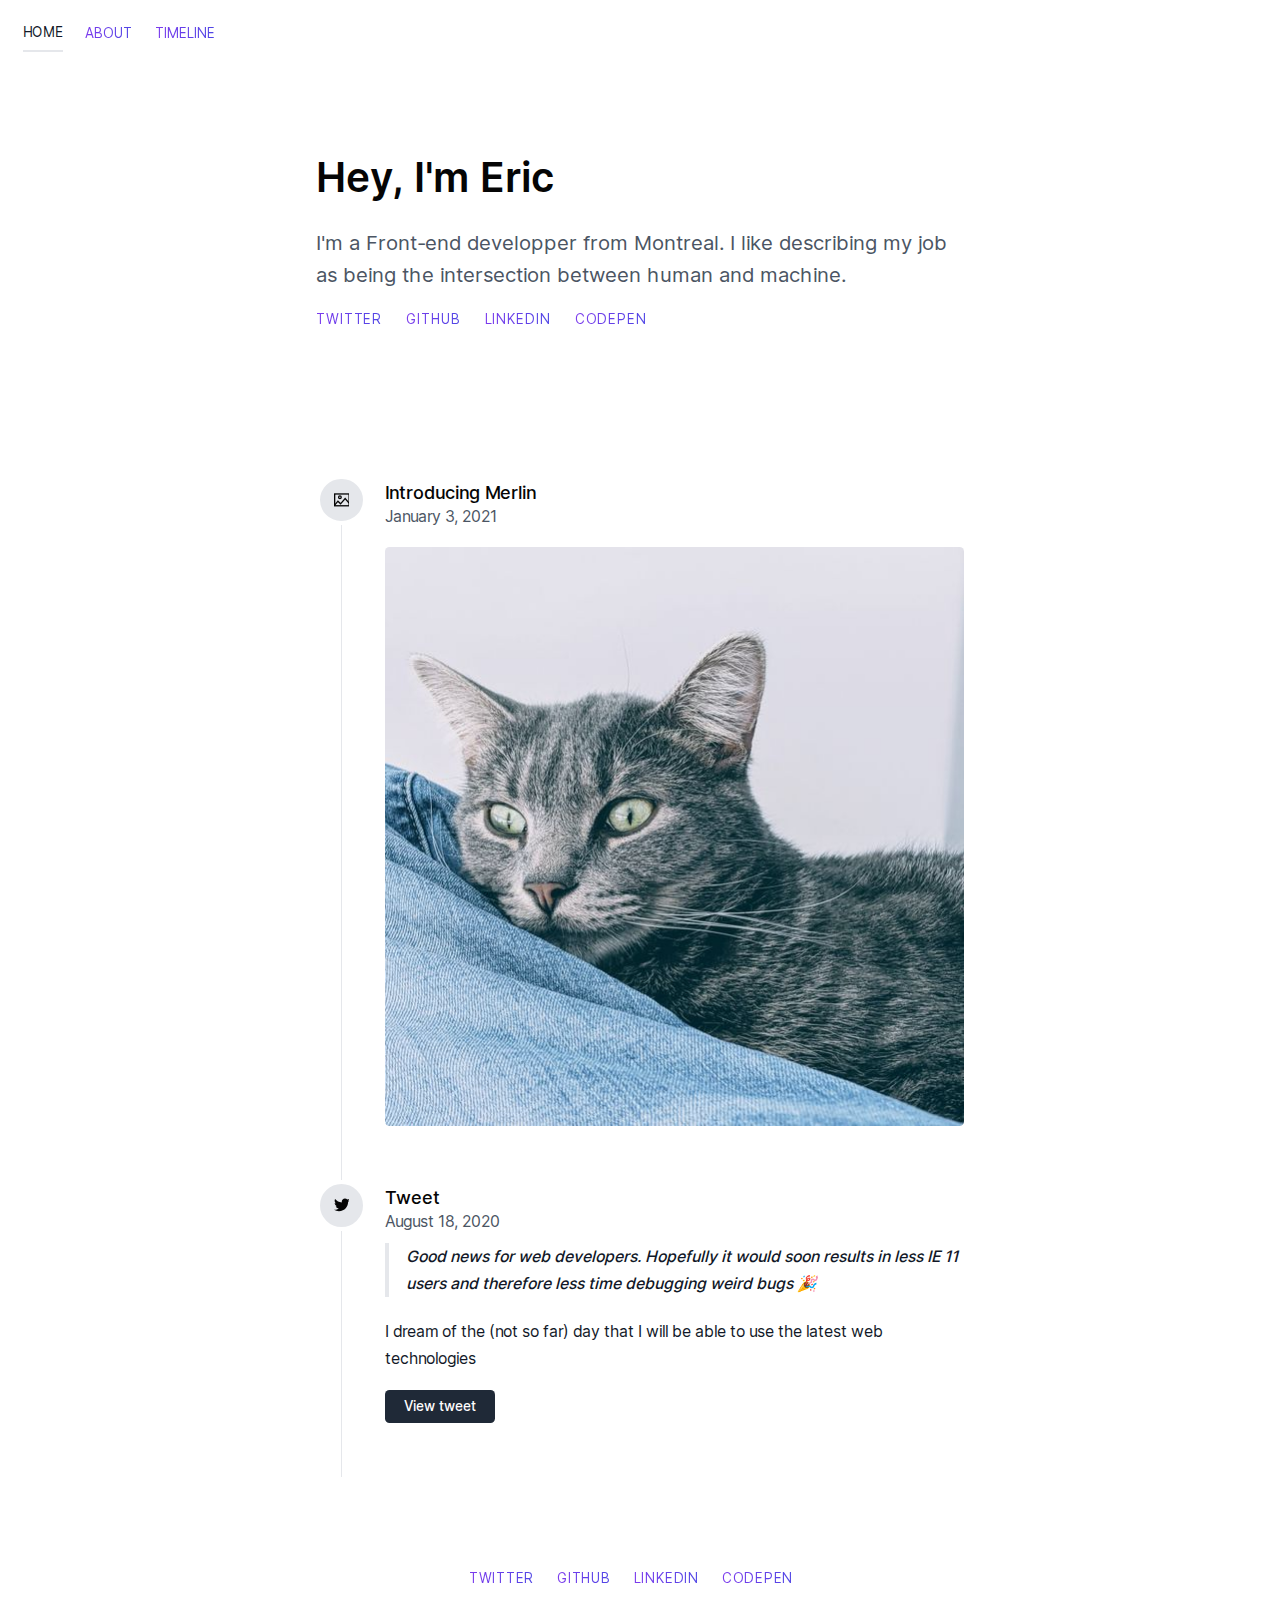
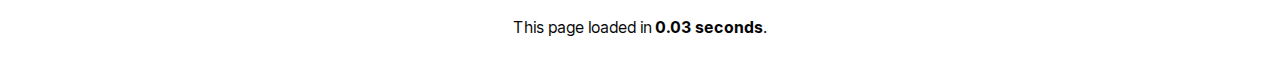
==== commit 964d29d8: "deploy: ericvalois/ericvalois.com@11035913d3a5c107046c6963749677cc70740130" ====
--- a/index.html
+++ b/index.html
@@ -4,6 +4,17 @@
 	<meta charset="UTF-8">
 	<meta name="viewport" content="width=device-width, initial-scale=1">
 	<meta http-equiv="X-UA-Compatible" content="IE=edge">
+
+	<link rel="apple-touch-icon" sizes="180x180" href="/icons/apple-touch-icon.png">
+	<link rel="icon" type="image/png" sizes="32x32" href="/icons/favicon-32x32.png">
+	<link rel="icon" type="image/png" sizes="16x16" href="/icons/favicon-16x16.png">
+	<link rel="manifest" href="/icons/site.webmanifest">
+	<link rel="mask-icon" href="/icons/safari-pinned-tab.svg" color="#5bbad5">
+	<link rel="shortcut icon" href="/icons/favicon.ico">
+	<meta name="msapplication-TileColor" content="#da532c">
+	<meta name="msapplication-config" content="/icons/browserconfig.xml">
+	<meta name="theme-color" content="#ffffff">
+
 	<title>Home</title>
 	<link rel="stylesheet" type="text/css" href="/assets/main.css" />
 	<link rel="preload" href="/fonts/inter-100-900.woff2" as="font" type="font/woff2" crossorigin>
--- a/assets/main.css
+++ b/assets/main.css
@@ -1 +1 @@
-/*! modern-normalize v1.0.0 | MIT License | https://github.com/sindresorhus/modern-normalize */:root{-moz-tab-size:4;-o-tab-size:4;tab-size:4}html{line-height:1.15;-webkit-text-size-adjust:100%}body{margin:0;font-family:system-ui,-apple-system,Segoe UI,Roboto,Helvetica,Arial,sans-serif,Apple Color Emoji,Segoe UI Emoji}hr{height:0;color:inherit}abbr[title]{-webkit-text-decoration:underline dotted;text-decoration:underline dotted}b,strong{font-weight:bolder}code,kbd,pre,samp{font-family:ui-monospace,SFMono-Regular,Consolas,Liberation Mono,Menlo,monospace;font-size:1em}small{font-size:80%}sub,sup{font-size:75%;line-height:0;position:relative;vertical-align:baseline}sub{bottom:-.25em}sup{top:-.5em}table{text-indent:0;border-color:inherit}button,input,optgroup,select,textarea{font-family:inherit;font-size:100%;line-height:1.15;margin:0}button,select{text-transform:none}[type=button],button{-webkit-appearance:button}legend{padding:0}progress{vertical-align:baseline}summary{display:list-item}blockquote,dd,dl,figure,h1,h2,h3,h4,h5,h6,hr,p,pre{margin:0}button{background-color:transparent;background-image:none}button:focus{outline:1px dotted;outline:5px auto -webkit-focus-ring-color}fieldset,ol,ul{margin:0;padding:0}ol,ul{list-style:none}html{font-family:Inter,ui-sans-serif,system-ui;line-height:1.5}body{font-family:inherit;line-height:inherit}*,:after,:before{box-sizing:border-box;border:0 solid #e5e7eb}hr{border-top-width:1px}img{border-style:solid}textarea{resize:vertical}input::-moz-placeholder,textarea::-moz-placeholder{color:#9ca3af}input:-ms-input-placeholder,textarea:-ms-input-placeholder{color:#9ca3af}input::placeholder,textarea::placeholder{color:#9ca3af}button{cursor:pointer}table{border-collapse:collapse}h1,h2,h3,h4,h5,h6{font-size:inherit;font-weight:inherit}a{color:inherit;text-decoration:inherit}button,input,optgroup,select,textarea{padding:0;line-height:inherit;color:inherit}code,kbd,pre,samp{font-family:ui-monospace,SFMono-Regular,Menlo,Monaco,Consolas,Liberation Mono,Courier New,monospace}audio,canvas,embed,iframe,img,object,svg,video{display:block;vertical-align:middle}img,video{max-width:100%;height:auto}html{font-size:18px}body{font-size:1rem}.icon{width:1em;height:1em}.filter-hover:not(:disabled):hover{filter:brightness(120%) hue-rotate(2deg)}@media (prefers-color-scheme:light){.filter-hover:not(:disabled):hover{filter:brightness(80%) hue-rotate(2deg)}}.dark\:prose-dark p a:not(:disabled):hover,.link:not(:disabled):hover,p a:not(:disabled):hover{filter:brightness(120%) hue-rotate(2deg)}@media (prefers-color-scheme:light){.dark\:prose-dark p a:not(:disabled):hover,.link:not(:disabled):hover,p a:not(:disabled):hover{filter:brightness(80%) hue-rotate(2deg)}}.dark\:prose-dark p a,.link,p a{-webkit-background-clip:text;background-clip:text;background-image:linear-gradient(90deg,var(--tw-gradient-stops));--tw-gradient-from:#7c3aed;--tw-gradient-stops:var(--tw-gradient-from),var(--tw-gradient-to,rgba(124,58,237,0));--tw-gradient-to:#4f46e5}@media (prefers-color-scheme:dark){.dark\:prose-dark p a,.link,p a{--tw-gradient-from:#a78bfa;--tw-gradient-stops:var(--tw-gradient-from),var(--tw-gradient-to,rgba(167,139,250,0));--tw-gradient-to:#818cf8}}.dark\:prose-dark p a,.link,p a{color:transparent;transition-property:all;transition-timing-function:cubic-bezier(.4,0,.2,1);transition-duration:.15s}.default-bg{background-size:200% auto;transition:all .4s ease;box-shadow:0 4px 6px rgba(50,50,93,.11),0 1px 3px rgba(0,0,0,.08);background-image:linear-gradient(90deg,#9f7aea 0,#667eea 50%,#9f7aea)}.hover\:default-bg:hover{background-position:100%}@-webkit-keyframes gradient{0%{background-position:0 50%}50%{background-position:100% 50%}to{background-position:0 50%}}@keyframes gradient{0%{background-position:0 50%}50%{background-position:100% 50%}to{background-position:0 50%}}.zoom-img,.zoom-img-wrap{position:relative;z-index:666;transition:all .3s}img.zoom-img{cursor:pointer;cursor:-moz-zoom-out}.zoom-overlay{z-index:420;background:#fff;position:fixed;top:0;left:0;right:0;bottom:0;pointer-events:none;filter:"alpha(opacity=0)";opacity:0;transition:opacity .3s ease-in-out}.zoom-overlay-open .zoom-overlay{filter:"alpha(opacity=100)";opacity:1}.zoom-overlay-open,.zoom-overlay-transitioning{cursor:default}.zoom-overlay-transitioning .zoom-overlay{opacity:0}.prose{color:#111827;max-width:65ch}.prose a{color:#1d4ed8;text-decoration:underline;font-weight:500}.prose a:hover{color:#1d4ed8;text-decoration:none}.prose strong{color:#111827;font-weight:600}.prose ol{counter-reset:list-counter;margin-top:1.25em;margin-bottom:1.25em}.prose ol>li{position:relative;counter-increment:list-counter;padding-left:1.75em}.prose ol>li:before{content:counter(list-counter) ".";position:absolute;font-weight:400;color:#6b7280;left:0}.prose ul>li{position:relative;padding-left:1.75em}.prose ul>li:before{content:"";position:absolute;background-color:#d1d5db;border-radius:50%;width:.375em;height:.375em;top:.6875em;left:.25em}.prose hr{border-color:#e5e7eb;border-top-width:1px;margin-top:3em;margin-bottom:3em}.prose blockquote{font-weight:500;font-style:italic;color:#111827;border-left-width:.25rem;border-left-color:#e5e7eb;quotes:"\201C""\201D""\2018""\2019";margin-top:1.6em;margin-bottom:1.6em;padding-left:1em}.prose blockquote p:first-of-type:before{content:open-quote}.prose blockquote p:last-of-type:after{content:close-quote}.prose h1{color:#111827;font-weight:800;font-size:2.25em;margin-top:0;margin-bottom:.8888889em;line-height:1.1111111}.prose h2{color:#111827;font-weight:700;font-size:1.5em;margin-top:2em;margin-bottom:1em;line-height:1.3333333}.prose h3{font-size:1.25em;margin-top:1.6em;margin-bottom:.6em;line-height:1.6}.prose h3,.prose h4{color:#111827;font-weight:600}.prose h4{margin-top:1.5em;margin-bottom:.5em;line-height:1.5}.prose figure figcaption{color:#6b7280;font-size:.875em;line-height:1.4285714;margin-top:.8571429em}.prose code{color:#111827;font-weight:600;font-size:.875em}.prose code:after,.prose code:before{content:"`"}.prose a code{color:#111827}.prose pre{color:#e5e7eb;background-color:#1f2937;overflow-x:auto;font-size:.875em;line-height:1.7142857;margin-top:1.7142857em;margin-bottom:1.7142857em;border-radius:.375rem;padding:.8571429em 1.1428571em}.prose pre code{background-color:transparent;border-width:0;border-radius:0;padding:0;font-weight:400;color:inherit;font-size:inherit;font-family:inherit;line-height:inherit}.prose pre code:after,.prose pre code:before{content:""}.prose table{width:100%;table-layout:auto;text-align:left;margin-top:2em;margin-bottom:2em;font-size:.875em;line-height:1.7142857}.prose thead{color:#111827;font-weight:600;border-bottom-width:1px;border-bottom-color:#d1d5db}.prose thead th{vertical-align:bottom;padding-right:.5714286em;padding-bottom:.5714286em;padding-left:.5714286em}.prose tbody tr{border-bottom-width:1px;border-bottom-color:#e5e7eb}.prose tbody tr:last-child{border-bottom-width:0}.prose tbody td{vertical-align:top;padding:.5714286em}.prose{font-size:1rem;line-height:1.75}.prose p{margin-top:1.25em;margin-bottom:1.25em}.prose figure,.prose img,.prose video{margin-top:2em;margin-bottom:2em}.prose figure>*{margin-top:0;margin-bottom:0}.prose h2 code{font-size:.875em}.prose h3 code{font-size:.9em}.prose ul{margin-top:1.25em;margin-bottom:1.25em}.prose li{margin-top:.5em;margin-bottom:.5em}.prose>ul>li p{margin-top:.75em;margin-bottom:.75em}.prose>ul>li>:first-child{margin-top:1.25em}.prose>ul>li>:last-child{margin-bottom:1.25em}.prose>ol>li>:first-child{margin-top:1.25em}.prose>ol>li>:last-child{margin-bottom:1.25em}.prose ol ol,.prose ol ul,.prose ul ol,.prose ul ul{margin-top:.75em;margin-bottom:.75em}.prose h2+*,.prose h3+*,.prose h4+*,.prose hr+*{margin-top:0}.prose thead th:first-child{padding-left:0}.prose thead th:last-child{padding-right:0}.prose tbody td:first-child{padding-left:0}.prose tbody td:last-child{padding-right:0}.prose>:first-child{margin-top:0}.prose>:last-child{margin-bottom:0}.prose h2 a{color:#111827;text-decoration:none}.prose-sm{font-size:.875rem;line-height:1.7142857}.prose-sm p{margin-top:1.1428571em;margin-bottom:1.1428571em}.prose-sm blockquote{margin-top:1.3333333em;margin-bottom:1.3333333em;padding-left:1.1111111em}.prose-sm h1{font-size:2.1428571em;margin-top:0;margin-bottom:.8em;line-height:1.2}.prose-sm h2{font-size:1.4285714em;margin-top:1.6em;margin-bottom:.8em;line-height:1.4}.prose-sm h3{font-size:1.2857143em;margin-top:1.5555556em;margin-bottom:.4444444em;line-height:1.5555556}.prose-sm h4{margin-top:1.4285714em;margin-bottom:.5714286em;line-height:1.4285714}.prose-sm figure,.prose-sm img,.prose-sm video{margin-top:1.7142857em;margin-bottom:1.7142857em}.prose-sm figure>*{margin-top:0;margin-bottom:0}.prose-sm figure figcaption{font-size:.8571429em;line-height:1.3333333;margin-top:.6666667em}.prose-sm code{font-size:.8571429em}.prose-sm h2 code{font-size:.9em}.prose-sm h3 code{font-size:.8888889em}.prose-sm pre{font-size:.8571429em;line-height:1.6666667;margin-top:1.6666667em;margin-bottom:1.6666667em;border-radius:.25rem;padding:.6666667em 1em}.prose-sm ol,.prose-sm ul{margin-top:1.1428571em;margin-bottom:1.1428571em}.prose-sm li{margin-top:.2857143em;margin-bottom:.2857143em}.prose-sm ol>li{padding-left:1.5714286em}.prose-sm ol>li:before{left:0}.prose-sm ul>li{padding-left:1.5714286em}.prose-sm ul>li:before{height:.3571429em;width:.3571429em;top:.67857em;left:.2142857em}.prose-sm>ul>li p{margin-top:.5714286em;margin-bottom:.5714286em}.prose-sm>ul>li>:first-child{margin-top:1.1428571em}.prose-sm>ul>li>:last-child{margin-bottom:1.1428571em}.prose-sm>ol>li>:first-child{margin-top:1.1428571em}.prose-sm>ol>li>:last-child{margin-bottom:1.1428571em}.prose-sm ol ol,.prose-sm ol ul,.prose-sm ul ol,.prose-sm ul ul{margin-top:.5714286em;margin-bottom:.5714286em}.prose-sm hr{margin-top:2.8571429em;margin-bottom:2.8571429em}.prose-sm h2+*,.prose-sm h3+*,.prose-sm h4+*,.prose-sm hr+*{margin-top:0}.prose-sm table{font-size:.8571429em;line-height:1.5}.prose-sm thead th{padding-right:1em;padding-bottom:.6666667em;padding-left:1em}.prose-sm thead th:first-child{padding-left:0}.prose-sm thead th:last-child{padding-right:0}.prose-sm tbody td{padding:.6666667em 1em}.prose-sm tbody td:first-child{padding-left:0}.prose-sm tbody td:last-child{padding-right:0}.prose-sm>:first-child{margin-top:0}.prose-sm>:last-child{margin-bottom:0}@media (prefers-color-scheme:dark){.dark\:prose-dark{color:#fff}.dark\:prose-dark a{color:transparent;text-decoration:none;font-weight:400}.dark\:prose-dark a:hover{color:transparent;filter:brightness(120%) hue-rotate(2deg)}.dark\:prose-dark figure figcaption{color:#d1d5db}.dark\:prose-dark code{color:#fff}.dark\:prose-dark h1{color:#fff;margin-bottom:0}.dark\:prose-dark blockquote,.dark\:prose-dark h2,.dark\:prose-dark h3,.dark\:prose-dark h4,.dark\:prose-dark h5,.dark\:prose-dark h6,.dark\:prose-dark strong{color:#fff}.dark\:prose-dark ::-moz-selection{background-color:rgba(111,123,182,.20784313725490197)}.dark\:prose-dark ::selection{background-color:rgba(111,123,182,.20784313725490197)}.dark\:prose-dark ol>li:before{color:#e5e7eb}}.space-y-1>:not([hidden])~:not([hidden]){--tw-space-y-reverse:0;margin-top:calc(0.25rem*(1 - var(--tw-space-y-reverse)));margin-bottom:calc(0.25rem*var(--tw-space-y-reverse))}.space-y-2>:not([hidden])~:not([hidden]){--tw-space-y-reverse:0;margin-top:calc(0.5rem*(1 - var(--tw-space-y-reverse)));margin-bottom:calc(0.5rem*var(--tw-space-y-reverse))}.space-y-3>:not([hidden])~:not([hidden]){--tw-space-y-reverse:0;margin-top:calc(0.75rem*(1 - var(--tw-space-y-reverse)));margin-bottom:calc(0.75rem*var(--tw-space-y-reverse))}.space-y-4>:not([hidden])~:not([hidden]){--tw-space-y-reverse:0;margin-top:calc(1rem*(1 - var(--tw-space-y-reverse)));margin-bottom:calc(1rem*var(--tw-space-y-reverse))}.bg-white{--tw-bg-opacity:1;background-color:rgba(255,255,255,var(--tw-bg-opacity))}.bg-gray-200{--tw-bg-opacity:1;background-color:rgba(229,231,235,var(--tw-bg-opacity))}.bg-green-500{--tw-bg-opacity:1;background-color:rgba(16,185,129,var(--tw-bg-opacity))}.bg-blue-500{--tw-bg-opacity:1;background-color:rgba(59,130,246,var(--tw-bg-opacity))}.bg-purple-500{--tw-bg-opacity:1;background-color:rgba(139,92,246,var(--tw-bg-opacity))}@media (prefers-color-scheme:dark){.dark\:bg-black{--tw-bg-opacity:1;background-color:rgba(5,5,5,var(--tw-bg-opacity))}.dark\:bg-gray-800{--tw-bg-opacity:1;background-color:rgba(31,41,55,var(--tw-bg-opacity))}.dark\:bg-gray-900{--tw-bg-opacity:1;background-color:rgba(17,24,39,var(--tw-bg-opacity))}}.bg-opacity-20{--tw-bg-opacity:0.2}.border-white{--tw-border-opacity:1;border-color:rgba(255,255,255,var(--tw-border-opacity))}.border-gray-50{--tw-border-opacity:1;border-color:rgba(249,250,251,var(--tw-border-opacity))}.border-gray-200{--tw-border-opacity:1;border-color:rgba(229,231,235,var(--tw-border-opacity))}@media (prefers-color-scheme:dark){.dark\:border-current{border-color:currentColor}.dark\:border-black{--tw-border-opacity:1;border-color:rgba(5,5,5,var(--tw-border-opacity))}}.rounded{border-radius:.25rem}.rounded-md{border-radius:.375rem}.rounded-full{border-radius:9999px}.border-4{border-width:4px}.border-b-2{border-bottom-width:2px}.inline-block{display:inline-block}.inline{display:inline}.flex{display:flex}.table{display:table}.grid{display:grid}.flex-col{flex-direction:column}.flex-wrap{flex-wrap:wrap}.items-center{align-items:center}.justify-center{justify-content:center}.justify-between{justify-content:space-between}.flex-1{flex:1 1 0%}.flex-none{flex:none}.font-sans{font-family:Inter,ui-sans-serif,system-ui}.font-normal{font-weight:400}.font-medium{font-weight:500}.font-semibold{font-weight:600}.font-bold{font-weight:700}.h-px{height:1px}.h-full{height:100%}.text-xs{font-size:.75rem;line-height:1rem}.text-sm{font-size:.875rem;line-height:1.25rem}.text-base{font-size:1rem;line-height:1.5rem}.text-lg{font-size:1.125rem;line-height:1.75rem}.text-4xl{font-size:2.25rem;line-height:2.5rem}.list-none{list-style-type:none}.my-4{margin-top:1rem;margin-bottom:1rem}.mx-auto{margin-left:auto;margin-right:auto}.mt-0{margin-top:0}.mb-0{margin-bottom:0}.mr-1{margin-right:.25rem}.mb-3{margin-bottom:.75rem}.mr-4{margin-right:1rem}.ml-4{margin-left:1rem}.mr-5{margin-right:1.25rem}.mb-6{margin-bottom:1.5rem}.mb-8{margin-bottom:2rem}.mt-10{margin-top:2.5rem}.mt-12{margin-top:3rem}.mb-12{margin-bottom:3rem}.mb-16{margin-bottom:4rem}.mb-32{margin-bottom:8rem}.-mt-2{margin-top:-.5rem}.-mb-12{margin-bottom:-3rem}.max-w-xl{max-width:36rem}.max-w-3xl{max-width:48rem}.object-cover{-o-object-fit:cover;object-fit:cover}.object-center{-o-object-position:center;object-position:center}.overflow-hidden{overflow:hidden}.overflow-x-auto{overflow-x:auto}.p-3{padding:.75rem}.py-2{padding-top:.5rem;padding-bottom:.5rem}.px-2{padding-left:.5rem;padding-right:.5rem}.py-3{padding-top:.75rem;padding-bottom:.75rem}.px-3{padding-left:.75rem;padding-right:.75rem}.py-4{padding-top:1rem;padding-bottom:1rem}.px-4{padding-left:1rem;padding-right:1rem}.px-5{padding-left:1.25rem;padding-right:1.25rem}.py-10{padding-top:2.5rem;padding-bottom:2.5rem}.pt-1{padding-top:.25rem}.pt-2{padding-top:.5rem}.pr-4{padding-right:1rem}.pb-6{padding-bottom:1.5rem}.absolute{position:absolute}.inset-0{top:0;right:0;bottom:0;left:0}*{--tw-shadow:0 0 transparent}.shadow{--tw-shadow:0 1px 3px 0 rgba(0,0,0,0.1),0 1px 2px 0 rgba(0,0,0,0.06);box-shadow:var(--tw-ring-offset-shadow,0 0 transparent),var(--tw-ring-shadow,0 0 transparent),var(--tw-shadow)}*{--tw-ring-inset:var(--tw-empty,/*!*/ /*!*/);--tw-ring-offset-width:0px;--tw-ring-offset-color:#fff;--tw-ring-color:rgba(59,130,246,0.5);--tw-ring-offset-shadow:0 0 transparent;--tw-ring-shadow:0 0 transparent}.text-center{text-align:center}.text-black{--tw-text-opacity:1;color:rgba(5,5,5,var(--tw-text-opacity))}.text-gray-400{--tw-text-opacity:1;color:rgba(156,163,175,var(--tw-text-opacity))}.text-gray-500{--tw-text-opacity:1;color:rgba(107,114,128,var(--tw-text-opacity))}.text-gray-600{--tw-text-opacity:1;color:rgba(75,85,99,var(--tw-text-opacity))}.text-gray-700{--tw-text-opacity:1;color:rgba(55,65,81,var(--tw-text-opacity))}.text-gray-900{--tw-text-opacity:1;color:rgba(17,24,39,var(--tw-text-opacity))}.text-green-800{--tw-text-opacity:1;color:rgba(6,95,70,var(--tw-text-opacity))}.text-blue-800{--tw-text-opacity:1;color:rgba(30,64,175,var(--tw-text-opacity))}.text-purple-800{--tw-text-opacity:1;color:rgba(91,33,182,var(--tw-text-opacity))}@media (prefers-color-scheme:dark){.dark\:text-black{--tw-text-opacity:1;color:rgba(5,5,5,var(--tw-text-opacity))}.dark\:text-white{--tw-text-opacity:1;color:rgba(255,255,255,var(--tw-text-opacity))}.dark\:text-gray-200{--tw-text-opacity:1;color:rgba(229,231,235,var(--tw-text-opacity))}.dark\:text-gray-300{--tw-text-opacity:1;color:rgba(209,213,219,var(--tw-text-opacity))}.dark\:text-green-200{--tw-text-opacity:1;color:rgba(167,243,208,var(--tw-text-opacity))}.dark\:text-blue-200{--tw-text-opacity:1;color:rgba(191,219,254,var(--tw-text-opacity))}.dark\:text-purple-200{--tw-text-opacity:1;color:rgba(221,214,254,var(--tw-text-opacity))}}.uppercase{text-transform:uppercase}.tracking-wider{letter-spacing:.05em}.w-12{width:3rem}.w-px{width:1px}.w-full{width:100%}.gap-2{gap:.5rem}.grid-cols-2{grid-template-columns:repeat(2,minmax(0,1fr))}.grid-rows-2{grid-template-rows:repeat(2,minmax(0,1fr))}.transition-all{transition-property:all;transition-timing-function:cubic-bezier(.4,0,.2,1);transition-duration:.15s}.transition-shadow{transition-property:box-shadow;transition-timing-function:cubic-bezier(.4,0,.2,1);transition-duration:.15s}@-webkit-keyframes spin{to{transform:rotate(1turn)}}@keyframes spin{to{transform:rotate(1turn)}}@-webkit-keyframes ping{75%,to{transform:scale(2);opacity:0}}@keyframes ping{75%,to{transform:scale(2);opacity:0}}@-webkit-keyframes pulse{50%{opacity:.5}}@keyframes pulse{50%{opacity:.5}}@-webkit-keyframes bounce{0%,to{transform:translateY(-25%);-webkit-animation-timing-function:cubic-bezier(.8,0,1,1);animation-timing-function:cubic-bezier(.8,0,1,1)}50%{transform:none;-webkit-animation-timing-function:cubic-bezier(0,0,.2,1);animation-timing-function:cubic-bezier(0,0,.2,1)}}@keyframes bounce{0%,to{transform:translateY(-25%);-webkit-animation-timing-function:cubic-bezier(.8,0,1,1);animation-timing-function:cubic-bezier(.8,0,1,1)}50%{transform:none;-webkit-animation-timing-function:cubic-bezier(0,0,.2,1);animation-timing-function:cubic-bezier(0,0,.2,1)}}@media (min-width:640px){.sm\:w-auto{width:auto}}@media (min-width:768px){.md\:space-y-0>:not([hidden])~:not([hidden]){--tw-space-y-reverse:0;margin-top:calc(0px*(1 - var(--tw-space-y-reverse)));margin-bottom:calc(0px*var(--tw-space-y-reverse))}.md\:space-x-3>:not([hidden])~:not([hidden]){--tw-space-x-reverse:0;margin-right:calc(0.75rem*var(--tw-space-x-reverse));margin-left:calc(0.75rem*(1 - var(--tw-space-x-reverse)))}.md\:space-x-4>:not([hidden])~:not([hidden]){--tw-space-x-reverse:0;margin-right:calc(1rem*var(--tw-space-x-reverse));margin-left:calc(1rem*(1 - var(--tw-space-x-reverse)))}.md\:flex-row{flex-direction:row}.md\:items-center{align-items:center}.md\:mb-12{margin-bottom:3rem}.md\:-mb-12{margin-bottom:-3rem}.md\:text-center{text-align:center}.md\:w-auto{width:auto}}@media (min-width:1024px){.lg\:py-16{padding-top:4rem;padding-bottom:4rem}}+/*! modern-normalize v1.0.0 | MIT License | https://github.com/sindresorhus/modern-normalize */:root{-moz-tab-size:4;-o-tab-size:4;tab-size:4}html{line-height:1.15;-webkit-text-size-adjust:100%}body{margin:0;font-family:system-ui,-apple-system,Segoe UI,Roboto,Helvetica,Arial,sans-serif,Apple Color Emoji,Segoe UI Emoji}hr{height:0;color:inherit}abbr[title]{-webkit-text-decoration:underline dotted;text-decoration:underline dotted}b,strong{font-weight:bolder}code,kbd,pre,samp{font-family:ui-monospace,SFMono-Regular,Consolas,Liberation Mono,Menlo,monospace;font-size:1em}small{font-size:80%}sub,sup{font-size:75%;line-height:0;position:relative;vertical-align:baseline}sub{bottom:-.25em}sup{top:-.5em}table{text-indent:0;border-color:inherit}button,input,optgroup,select,textarea{font-family:inherit;font-size:100%;line-height:1.15;margin:0}button,select{text-transform:none}[type=button],button{-webkit-appearance:button}legend{padding:0}progress{vertical-align:baseline}summary{display:list-item}blockquote,dd,dl,figure,h1,h2,h3,h4,h5,h6,hr,p,pre{margin:0}button{background-color:transparent;background-image:none}button:focus{outline:1px dotted;outline:5px auto -webkit-focus-ring-color}fieldset,ol,ul{margin:0;padding:0}ol,ul{list-style:none}html{font-family:Inter,ui-sans-serif,system-ui;line-height:1.5}body{font-family:inherit;line-height:inherit}*,:after,:before{box-sizing:border-box;border:0 solid #e5e7eb}hr{border-top-width:1px}img{border-style:solid}textarea{resize:vertical}input::-moz-placeholder,textarea::-moz-placeholder{color:#9ca3af}input:-ms-input-placeholder,textarea:-ms-input-placeholder{color:#9ca3af}input::placeholder,textarea::placeholder{color:#9ca3af}button{cursor:pointer}table{border-collapse:collapse}h1,h2,h3,h4,h5,h6{font-size:inherit;font-weight:inherit}a{color:inherit;text-decoration:inherit}button,input,optgroup,select,textarea{padding:0;line-height:inherit;color:inherit}code,kbd,pre,samp{font-family:ui-monospace,SFMono-Regular,Menlo,Monaco,Consolas,Liberation Mono,Courier New,monospace}audio,canvas,embed,iframe,img,object,svg,video{display:block;vertical-align:middle}img,video{max-width:100%;height:auto}html{font-size:18px}body{font-size:1rem}.icon{width:1em;height:1em}.filter-hover:not(:disabled):hover{filter:brightness(120%) hue-rotate(2deg)}@media (prefers-color-scheme:light){.filter-hover:not(:disabled):hover{filter:brightness(80%) hue-rotate(2deg)}}.dark\:prose-dark p a:not(:disabled):hover,.link:not(:disabled):hover,p a:not(:disabled):hover{filter:brightness(120%) hue-rotate(2deg)}@media (prefers-color-scheme:light){.dark\:prose-dark p a:not(:disabled):hover,.link:not(:disabled):hover,p a:not(:disabled):hover{filter:brightness(80%) hue-rotate(2deg)}}.dark\:prose-dark p a,.link,p a{-webkit-background-clip:text;background-clip:text;background-image:linear-gradient(90deg,var(--tw-gradient-stops));--tw-gradient-from:#7c3aed;--tw-gradient-stops:var(--tw-gradient-from),var(--tw-gradient-to,rgba(124,58,237,0));--tw-gradient-to:#4f46e5}@media (prefers-color-scheme:dark){.dark\:prose-dark p a,.link,p a{--tw-gradient-from:#a78bfa;--tw-gradient-stops:var(--tw-gradient-from),var(--tw-gradient-to,rgba(167,139,250,0));--tw-gradient-to:#818cf8}}.dark\:prose-dark p a,.link,p a{color:transparent;transition-property:all;transition-timing-function:cubic-bezier(.4,0,.2,1);transition-duration:.15s}.default-bg{background-size:200% auto;transition:all .4s ease;box-shadow:0 4px 6px rgba(50,50,93,.11),0 1px 3px rgba(0,0,0,.08);background-image:linear-gradient(90deg,#9f7aea 0,#667eea 50%,#9f7aea)}@-webkit-keyframes gradient{0%{background-position:0 50%}50%{background-position:100% 50%}to{background-position:0 50%}}@keyframes gradient{0%{background-position:0 50%}50%{background-position:100% 50%}to{background-position:0 50%}}.prose{color:#111827;max-width:65ch}.prose [class~=lead]{color:#4b5563;font-size:1.25em;line-height:1.6;margin-top:1.2em;margin-bottom:1.2em}.prose a{color:#1d4ed8;text-decoration:underline;font-weight:500}.prose a:hover{color:#1d4ed8;text-decoration:none}.prose strong{color:#111827;font-weight:600}.prose ol{counter-reset:list-counter;margin-top:1.25em;margin-bottom:1.25em}.prose ol>li{position:relative;counter-increment:list-counter;padding-left:1.75em}.prose ol>li:before{content:counter(list-counter) ".";position:absolute;font-weight:400;color:#6b7280;left:0}.prose ul>li{position:relative;padding-left:1.75em}.prose ul>li:before{content:"";position:absolute;background-color:#d1d5db;border-radius:50%;width:.375em;height:.375em;top:.6875em;left:.25em}.prose hr{border-color:#e5e7eb;border-top-width:1px;margin-top:3em;margin-bottom:3em}.prose blockquote{font-weight:500;font-style:italic;color:#111827;border-left-width:.25rem;border-left-color:#e5e7eb;quotes:"\201C""\201D""\2018""\2019";margin-top:1.6em;margin-bottom:1.6em;padding-left:1em}.prose blockquote p:first-of-type:before{content:open-quote}.prose blockquote p:last-of-type:after{content:close-quote}.prose h1{color:#111827;font-weight:800;font-size:2.25em;margin-top:0;margin-bottom:.8888889em;line-height:1.1111111}.prose h2{color:#111827;font-weight:700;font-size:1.5em;margin-top:2em;margin-bottom:1em;line-height:1.3333333}.prose h3{font-size:1.25em;margin-top:1.6em;margin-bottom:.6em;line-height:1.6}.prose h3,.prose h4{color:#111827;font-weight:600}.prose h4{margin-top:1.5em;margin-bottom:.5em;line-height:1.5}.prose figure figcaption{color:#6b7280;font-size:.875em;line-height:1.4285714;margin-top:.8571429em}.prose code{color:#111827;font-weight:600;font-size:.875em}.prose code:after,.prose code:before{content:"`"}.prose a code{color:#111827}.prose pre{color:#e5e7eb;background-color:#1f2937;overflow-x:auto;font-size:.875em;line-height:1.7142857;margin-top:1.7142857em;margin-bottom:1.7142857em;border-radius:.375rem;padding:.8571429em 1.1428571em}.prose pre code{background-color:transparent;border-width:0;border-radius:0;padding:0;font-weight:400;color:inherit;font-size:inherit;font-family:inherit;line-height:inherit}.prose pre code:after,.prose pre code:before{content:""}.prose table{width:100%;table-layout:auto;text-align:left;margin-top:2em;margin-bottom:2em;font-size:.875em;line-height:1.7142857}.prose thead{color:#111827;font-weight:600;border-bottom-width:1px;border-bottom-color:#d1d5db}.prose thead th{vertical-align:bottom;padding-right:.5714286em;padding-bottom:.5714286em;padding-left:.5714286em}.prose tbody tr{border-bottom-width:1px;border-bottom-color:#e5e7eb}.prose tbody tr:last-child{border-bottom-width:0}.prose tbody td{vertical-align:top;padding:.5714286em}.prose{font-size:1rem;line-height:1.75}.prose p{margin-top:1.25em;margin-bottom:1.25em}.prose figure,.prose img,.prose video{margin-top:2em;margin-bottom:2em}.prose figure>*{margin-top:0;margin-bottom:0}.prose h2 code{font-size:.875em}.prose h3 code{font-size:.9em}.prose ul{margin-top:1.25em;margin-bottom:1.25em}.prose li{margin-top:.5em;margin-bottom:.5em}.prose>ul>li p{margin-top:.75em;margin-bottom:.75em}.prose>ul>li>:first-child{margin-top:1.25em}.prose>ul>li>:last-child{margin-bottom:1.25em}.prose>ol>li>:first-child{margin-top:1.25em}.prose>ol>li>:last-child{margin-bottom:1.25em}.prose ol ol,.prose ol ul,.prose ul ol,.prose ul ul{margin-top:.75em;margin-bottom:.75em}.prose h2+*,.prose h3+*,.prose h4+*,.prose hr+*{margin-top:0}.prose thead th:first-child{padding-left:0}.prose thead th:last-child{padding-right:0}.prose tbody td:first-child{padding-left:0}.prose tbody td:last-child{padding-right:0}.prose>:first-child{margin-top:0}.prose>:last-child{margin-bottom:0}.prose h2 a{color:#111827;text-decoration:none}.prose-sm{font-size:.875rem;line-height:1.7142857}.prose-sm p{margin-top:1.1428571em;margin-bottom:1.1428571em}.prose-sm [class~=lead]{font-size:1.2857143em;line-height:1.5555556;margin-top:.8888889em;margin-bottom:.8888889em}.prose-sm blockquote{margin-top:1.3333333em;margin-bottom:1.3333333em;padding-left:1.1111111em}.prose-sm h1{font-size:2.1428571em;margin-top:0;margin-bottom:.8em;line-height:1.2}.prose-sm h2{font-size:1.4285714em;margin-top:1.6em;margin-bottom:.8em;line-height:1.4}.prose-sm h3{font-size:1.2857143em;margin-top:1.5555556em;margin-bottom:.4444444em;line-height:1.5555556}.prose-sm h4{margin-top:1.4285714em;margin-bottom:.5714286em;line-height:1.4285714}.prose-sm figure,.prose-sm img,.prose-sm video{margin-top:1.7142857em;margin-bottom:1.7142857em}.prose-sm figure>*{margin-top:0;margin-bottom:0}.prose-sm figure figcaption{font-size:.8571429em;line-height:1.3333333;margin-top:.6666667em}.prose-sm code{font-size:.8571429em}.prose-sm h2 code{font-size:.9em}.prose-sm h3 code{font-size:.8888889em}.prose-sm pre{font-size:.8571429em;line-height:1.6666667;margin-top:1.6666667em;margin-bottom:1.6666667em;border-radius:.25rem;padding:.6666667em 1em}.prose-sm ol,.prose-sm ul{margin-top:1.1428571em;margin-bottom:1.1428571em}.prose-sm li{margin-top:.2857143em;margin-bottom:.2857143em}.prose-sm ol>li{padding-left:1.5714286em}.prose-sm ol>li:before{left:0}.prose-sm ul>li{padding-left:1.5714286em}.prose-sm ul>li:before{height:.3571429em;width:.3571429em;top:.67857em;left:.2142857em}.prose-sm>ul>li p{margin-top:.5714286em;margin-bottom:.5714286em}.prose-sm>ul>li>:first-child{margin-top:1.1428571em}.prose-sm>ul>li>:last-child{margin-bottom:1.1428571em}.prose-sm>ol>li>:first-child{margin-top:1.1428571em}.prose-sm>ol>li>:last-child{margin-bottom:1.1428571em}.prose-sm ol ol,.prose-sm ol ul,.prose-sm ul ol,.prose-sm ul ul{margin-top:.5714286em;margin-bottom:.5714286em}.prose-sm hr{margin-top:2.8571429em;margin-bottom:2.8571429em}.prose-sm h2+*,.prose-sm h3+*,.prose-sm h4+*,.prose-sm hr+*{margin-top:0}.prose-sm table{font-size:.8571429em;line-height:1.5}.prose-sm thead th{padding-right:1em;padding-bottom:.6666667em;padding-left:1em}.prose-sm thead th:first-child{padding-left:0}.prose-sm thead th:last-child{padding-right:0}.prose-sm tbody td{padding:.6666667em 1em}.prose-sm tbody td:first-child{padding-left:0}.prose-sm tbody td:last-child{padding-right:0}.prose-sm>:first-child{margin-top:0}.prose-sm>:last-child{margin-bottom:0}@media (prefers-color-scheme:dark){.dark\:prose-dark{color:#fff}.dark\:prose-dark a{color:transparent;text-decoration:none;font-weight:400}.dark\:prose-dark a:hover{color:transparent;filter:brightness(120%) hue-rotate(2deg)}.dark\:prose-dark [class~=lead]{color:#fff;font-weight:400;margin-top:0}.dark\:prose-dark figure figcaption{color:#d1d5db}.dark\:prose-dark code{color:#fff}.dark\:prose-dark h1{color:#fff;margin-bottom:0}.dark\:prose-dark blockquote,.dark\:prose-dark h2,.dark\:prose-dark h3,.dark\:prose-dark h4,.dark\:prose-dark h5,.dark\:prose-dark h6,.dark\:prose-dark strong{color:#fff}.dark\:prose-dark ::-moz-selection{background-color:rgba(111,123,182,.20784313725490197)}.dark\:prose-dark ::selection{background-color:rgba(111,123,182,.20784313725490197)}.dark\:prose-dark ol>li:before{color:#e5e7eb}}.space-y-1>:not([hidden])~:not([hidden]){--tw-space-y-reverse:0;margin-top:calc(0.25rem*(1 - var(--tw-space-y-reverse)));margin-bottom:calc(0.25rem*var(--tw-space-y-reverse))}.space-y-2>:not([hidden])~:not([hidden]){--tw-space-y-reverse:0;margin-top:calc(0.5rem*(1 - var(--tw-space-y-reverse)));margin-bottom:calc(0.5rem*var(--tw-space-y-reverse))}.space-y-3>:not([hidden])~:not([hidden]){--tw-space-y-reverse:0;margin-top:calc(0.75rem*(1 - var(--tw-space-y-reverse)));margin-bottom:calc(0.75rem*var(--tw-space-y-reverse))}.space-y-4>:not([hidden])~:not([hidden]){--tw-space-y-reverse:0;margin-top:calc(1rem*(1 - var(--tw-space-y-reverse)));margin-bottom:calc(1rem*var(--tw-space-y-reverse))}.bg-clip-text{-webkit-background-clip:text;background-clip:text}.bg-white{--tw-bg-opacity:1;background-color:rgba(255,255,255,var(--tw-bg-opacity))}.bg-gray-200{--tw-bg-opacity:1;background-color:rgba(229,231,235,var(--tw-bg-opacity))}.bg-gray-800{--tw-bg-opacity:1;background-color:rgba(31,41,55,var(--tw-bg-opacity))}.bg-green-500{--tw-bg-opacity:1;background-color:rgba(16,185,129,var(--tw-bg-opacity))}.bg-blue-500{--tw-bg-opacity:1;background-color:rgba(59,130,246,var(--tw-bg-opacity))}.bg-purple-500{--tw-bg-opacity:1;background-color:rgba(139,92,246,var(--tw-bg-opacity))}@media (prefers-color-scheme:dark){.dark\:bg-black{--tw-bg-opacity:1;background-color:rgba(5,5,5,var(--tw-bg-opacity))}.dark\:bg-gray-800{--tw-bg-opacity:1;background-color:rgba(31,41,55,var(--tw-bg-opacity))}.dark\:bg-gray-900{--tw-bg-opacity:1;background-color:rgba(17,24,39,var(--tw-bg-opacity))}}.bg-gradient-to-r{background-image:linear-gradient(90deg,var(--tw-gradient-stops))}.from-purple-600{--tw-gradient-from:#7c3aed;--tw-gradient-stops:var(--tw-gradient-from),var(--tw-gradient-to,rgba(124,58,237,0))}.to-indigo-600{--tw-gradient-to:#4f46e5}@media (prefers-color-scheme:dark){.dark\:from-purple-400{--tw-gradient-from:#a78bfa;--tw-gradient-stops:var(--tw-gradient-from),var(--tw-gradient-to,rgba(167,139,250,0))}.dark\:to-indigo-400{--tw-gradient-to:#818cf8}}.bg-opacity-20{--tw-bg-opacity:0.2}.border-transparent{border-color:transparent}.border-white{--tw-border-opacity:1;border-color:rgba(255,255,255,var(--tw-border-opacity))}.border-gray-50{--tw-border-opacity:1;border-color:rgba(249,250,251,var(--tw-border-opacity))}.border-gray-200{--tw-border-opacity:1;border-color:rgba(229,231,235,var(--tw-border-opacity))}@media (prefers-color-scheme:dark){.dark\:border-current{border-color:currentColor}.dark\:border-black{--tw-border-opacity:1;border-color:rgba(5,5,5,var(--tw-border-opacity))}}.rounded{border-radius:.25rem}.rounded-md{border-radius:.375rem}.rounded-full{border-radius:9999px}.border-4{border-width:4px}.border{border-width:1px}.border-b-2{border-bottom-width:2px}.inline-block{display:inline-block}.inline{display:inline}.flex{display:flex}.inline-flex{display:inline-flex}.table{display:table}.grid{display:grid}.flex-col{flex-direction:column}.flex-wrap{flex-wrap:wrap}.items-center{align-items:center}.justify-center{justify-content:center}.justify-between{justify-content:space-between}.flex-1{flex:1 1 0%}.flex-none{flex:none}.font-sans{font-family:Inter,ui-sans-serif,system-ui}.font-normal{font-weight:400}.font-medium{font-weight:500}.font-semibold{font-weight:600}.font-bold{font-weight:700}.h-px{height:1px}.h-full{height:100%}.text-xs{font-size:.75rem;line-height:1rem}.text-sm{font-size:.875rem;line-height:1.25rem}.text-base{font-size:1rem;line-height:1.5rem}.text-lg{font-size:1.125rem;line-height:1.75rem}.text-4xl{font-size:2.25rem;line-height:2.5rem}.leading-none{line-height:1}.list-none{list-style-type:none}.my-4{margin-top:1rem;margin-bottom:1rem}.mx-auto{margin-left:auto;margin-right:auto}.mt-0{margin-top:0}.mb-0{margin-bottom:0}.mr-1{margin-right:.25rem}.mb-3{margin-bottom:.75rem}.mr-4{margin-right:1rem}.ml-4{margin-left:1rem}.mr-5{margin-right:1.25rem}.mb-6{margin-bottom:1.5rem}.mb-8{margin-bottom:2rem}.mt-10{margin-top:2.5rem}.mt-12{margin-top:3rem}.mb-12{margin-bottom:3rem}.mb-16{margin-bottom:4rem}.mb-32{margin-bottom:8rem}.-mt-2{margin-top:-.5rem}.-mb-12{margin-bottom:-3rem}.max-w-xl{max-width:36rem}.max-w-3xl{max-width:48rem}.object-cover{-o-object-fit:cover;object-fit:cover}.object-center{-o-object-position:center;object-position:center}.focus\:outline-none:focus{outline:2px solid transparent;outline-offset:2px}.overflow-hidden{overflow:hidden}.overflow-x-auto{overflow-x:auto}.p-3{padding:.75rem}.py-2{padding-top:.5rem;padding-bottom:.5rem}.px-2{padding-left:.5rem;padding-right:.5rem}.py-3{padding-top:.75rem;padding-bottom:.75rem}.px-3{padding-left:.75rem;padding-right:.75rem}.py-4{padding-top:1rem;padding-bottom:1rem}.px-4{padding-left:1rem;padding-right:1rem}.px-5{padding-left:1.25rem;padding-right:1.25rem}.px-6{padding-left:1.5rem;padding-right:1.5rem}.py-10{padding-top:2.5rem;padding-bottom:2.5rem}.pt-1{padding-top:.25rem}.pt-2{padding-top:.5rem}.pr-4{padding-right:1rem}.pb-6{padding-bottom:1.5rem}.absolute{position:absolute}.inset-0{top:0;right:0;bottom:0;left:0}*{--tw-shadow:0 0 transparent}.shadow{--tw-shadow:0 1px 3px 0 rgba(0,0,0,0.1),0 1px 2px 0 rgba(0,0,0,0.06);box-shadow:var(--tw-ring-offset-shadow,0 0 transparent),var(--tw-ring-shadow,0 0 transparent),var(--tw-shadow)}*{--tw-ring-inset:var(--tw-empty,/*!*/ /*!*/);--tw-ring-offset-width:0px;--tw-ring-offset-color:#fff;--tw-ring-color:rgba(59,130,246,0.5);--tw-ring-offset-shadow:0 0 transparent;--tw-ring-shadow:0 0 transparent}.focus\:ring-2:focus{--tw-ring-offset-shadow:var(--tw-ring-inset) 0 0 0 var(--tw-ring-offset-width) var(--tw-ring-offset-color);--tw-ring-shadow:var(--tw-ring-inset) 0 0 0 calc(2px + var(--tw-ring-offset-width)) var(--tw-ring-color);box-shadow:var(--tw-ring-offset-shadow),var(--tw-ring-shadow),var(--tw-shadow,0 0 transparent)}.focus\:ring-offset-white:focus{--tw-ring-offset-color:#fff}.focus\:ring-offset-2:focus{--tw-ring-offset-width:2px}.focus\:ring-gray-900:focus{--tw-ring-opacity:1;--tw-ring-color:rgba(17,24,39,var(--tw-ring-opacity))}.text-center{text-align:center}.text-transparent{color:transparent}.text-black{--tw-text-opacity:1;color:rgba(5,5,5,var(--tw-text-opacity))}.text-white{--tw-text-opacity:1;color:rgba(255,255,255,var(--tw-text-opacity))}.text-gray-400{--tw-text-opacity:1;color:rgba(156,163,175,var(--tw-text-opacity))}.text-gray-500{--tw-text-opacity:1;color:rgba(107,114,128,var(--tw-text-opacity))}.text-gray-600{--tw-text-opacity:1;color:rgba(75,85,99,var(--tw-text-opacity))}.text-gray-700{--tw-text-opacity:1;color:rgba(55,65,81,var(--tw-text-opacity))}.text-gray-900{--tw-text-opacity:1;color:rgba(17,24,39,var(--tw-text-opacity))}.text-green-800{--tw-text-opacity:1;color:rgba(6,95,70,var(--tw-text-opacity))}.text-blue-800{--tw-text-opacity:1;color:rgba(30,64,175,var(--tw-text-opacity))}.text-purple-800{--tw-text-opacity:1;color:rgba(91,33,182,var(--tw-text-opacity))}@media (prefers-color-scheme:dark){.dark\:text-black{--tw-text-opacity:1;color:rgba(5,5,5,var(--tw-text-opacity))}.dark\:text-white{--tw-text-opacity:1;color:rgba(255,255,255,var(--tw-text-opacity))}.dark\:text-gray-200{--tw-text-opacity:1;color:rgba(229,231,235,var(--tw-text-opacity))}.dark\:text-gray-300{--tw-text-opacity:1;color:rgba(209,213,219,var(--tw-text-opacity))}.dark\:text-green-200{--tw-text-opacity:1;color:rgba(167,243,208,var(--tw-text-opacity))}.dark\:text-blue-200{--tw-text-opacity:1;color:rgba(191,219,254,var(--tw-text-opacity))}.dark\:text-purple-200{--tw-text-opacity:1;color:rgba(221,214,254,var(--tw-text-opacity))}}.uppercase{text-transform:uppercase}.tracking-wider{letter-spacing:.05em}.w-12{width:3rem}.w-px{width:1px}.w-full{width:100%}.gap-2{gap:.5rem}.grid-cols-2{grid-template-columns:repeat(2,minmax(0,1fr))}.grid-rows-2{grid-template-rows:repeat(2,minmax(0,1fr))}.transition-all{transition-property:all;transition-timing-function:cubic-bezier(.4,0,.2,1);transition-duration:.15s}.transition-colors{transition-property:background-color,border-color,color,fill,stroke;transition-timing-function:cubic-bezier(.4,0,.2,1);transition-duration:.15s}.transition-shadow{transition-property:box-shadow;transition-timing-function:cubic-bezier(.4,0,.2,1);transition-duration:.15s}.duration-200{transition-duration:.2s}@-webkit-keyframes spin{to{transform:rotate(1turn)}}@keyframes spin{to{transform:rotate(1turn)}}@-webkit-keyframes ping{75%,to{transform:scale(2);opacity:0}}@keyframes ping{75%,to{transform:scale(2);opacity:0}}@-webkit-keyframes pulse{50%{opacity:.5}}@keyframes pulse{50%{opacity:.5}}@-webkit-keyframes bounce{0%,to{transform:translateY(-25%);-webkit-animation-timing-function:cubic-bezier(.8,0,1,1);animation-timing-function:cubic-bezier(.8,0,1,1)}50%{transform:none;-webkit-animation-timing-function:cubic-bezier(0,0,.2,1);animation-timing-function:cubic-bezier(0,0,.2,1)}}@keyframes bounce{0%,to{transform:translateY(-25%);-webkit-animation-timing-function:cubic-bezier(.8,0,1,1);animation-timing-function:cubic-bezier(.8,0,1,1)}50%{transform:none;-webkit-animation-timing-function:cubic-bezier(0,0,.2,1);animation-timing-function:cubic-bezier(0,0,.2,1)}}@media (min-width:640px){.sm\:w-auto{width:auto}}@media (min-width:768px){.md\:space-y-0>:not([hidden])~:not([hidden]){--tw-space-y-reverse:0;margin-top:calc(0px*(1 - var(--tw-space-y-reverse)));margin-bottom:calc(0px*var(--tw-space-y-reverse))}.md\:space-x-3>:not([hidden])~:not([hidden]){--tw-space-x-reverse:0;margin-right:calc(0.75rem*var(--tw-space-x-reverse));margin-left:calc(0.75rem*(1 - var(--tw-space-x-reverse)))}.md\:space-x-4>:not([hidden])~:not([hidden]){--tw-space-x-reverse:0;margin-right:calc(1rem*var(--tw-space-x-reverse));margin-left:calc(1rem*(1 - var(--tw-space-x-reverse)))}.md\:flex-row{flex-direction:row}.md\:items-center{align-items:center}.md\:mb-12{margin-bottom:3rem}.md\:-mb-12{margin-bottom:-3rem}.md\:text-center{text-align:center}.md\:w-auto{width:auto}}@media (min-width:1024px){.lg\:py-16{padding-top:4rem;padding-bottom:4rem}}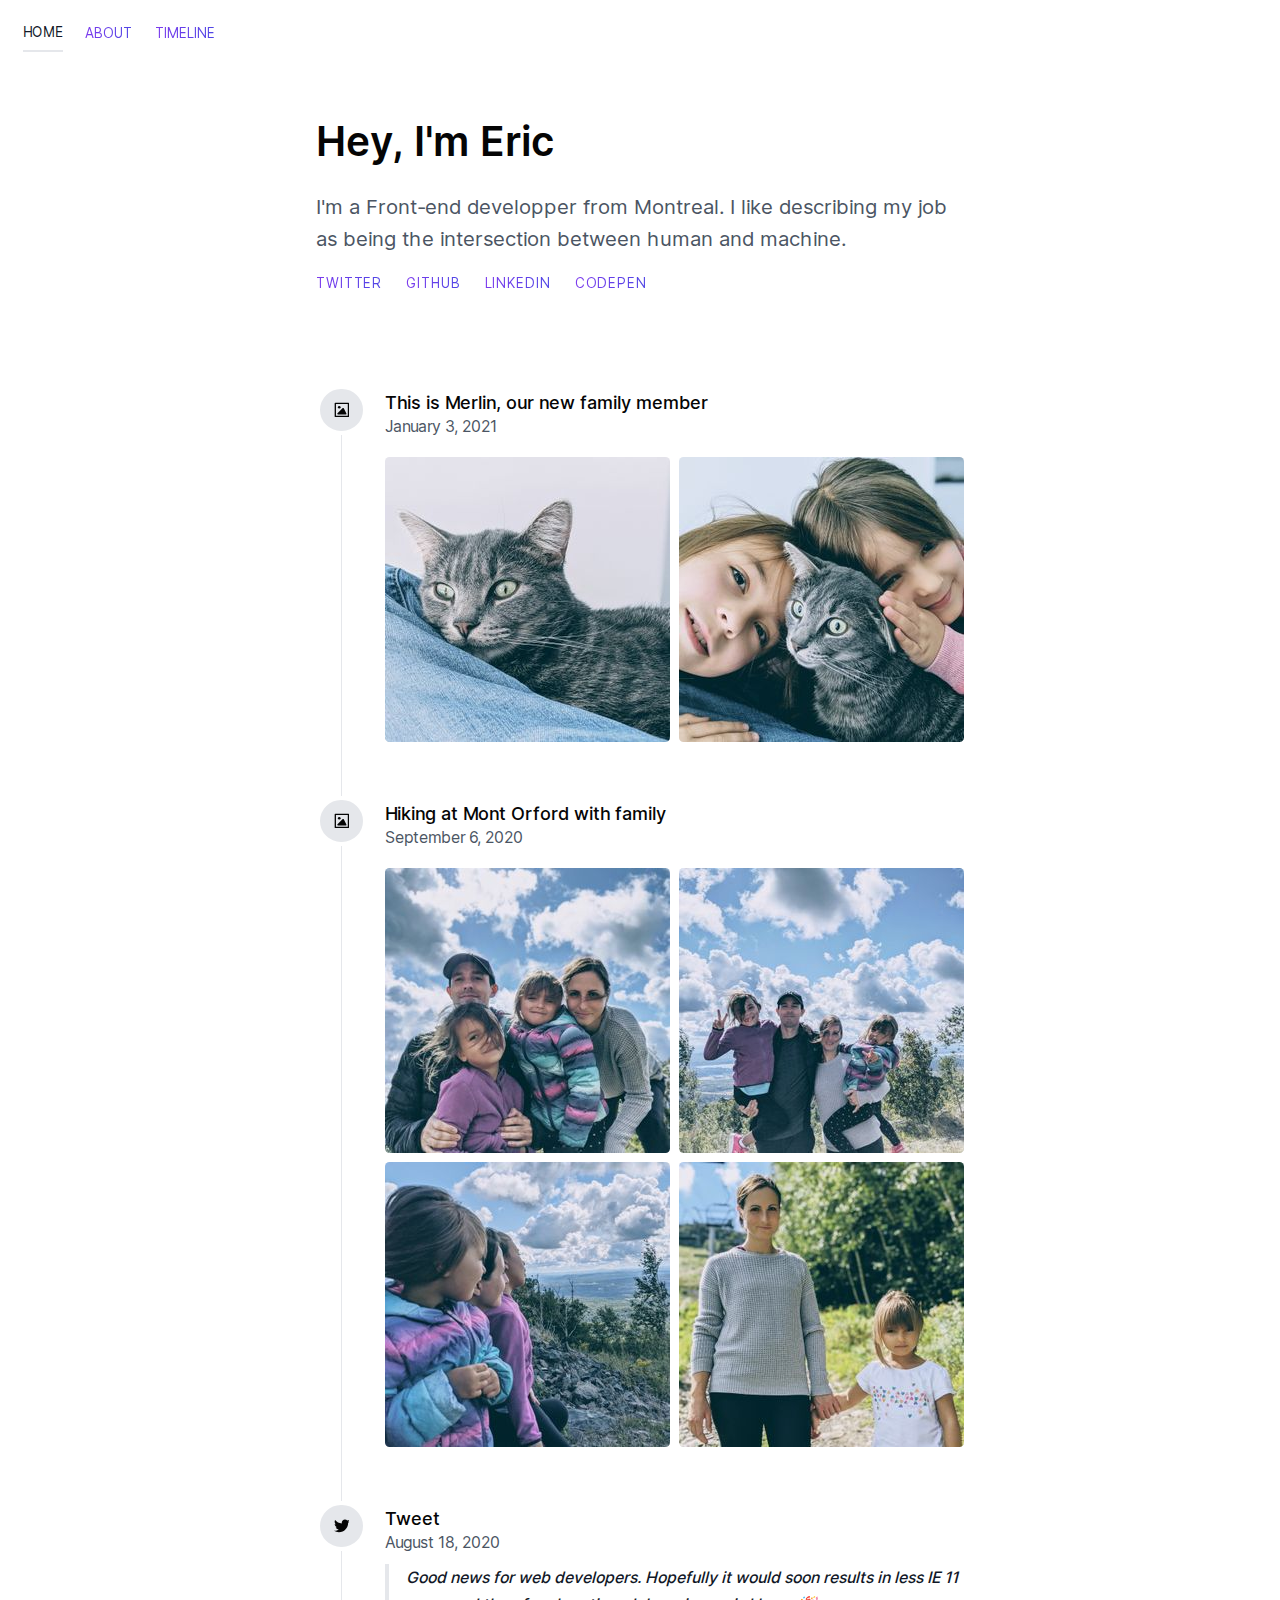
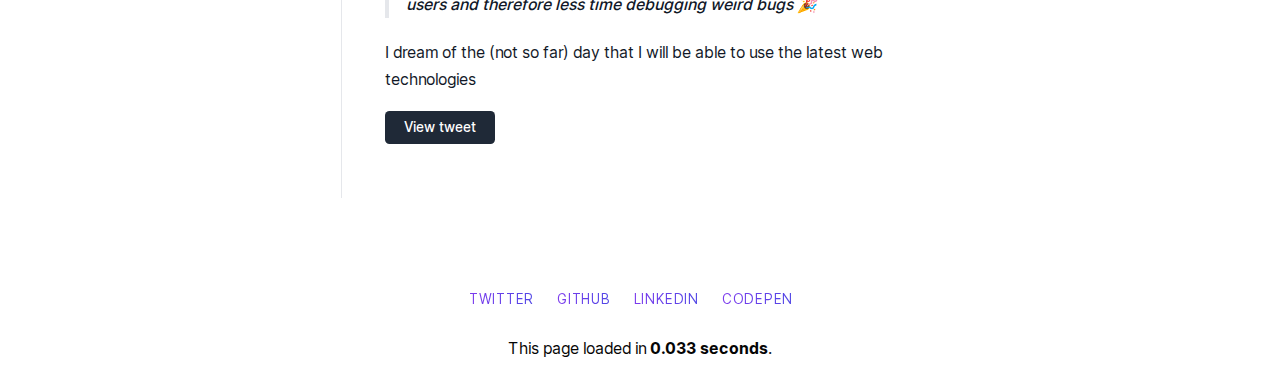
==== commit 08cce644: "deploy: ericvalois/ericvalois.com@017e9bd14f918aa988de8a865c1c7eccfa1ebf30" ====
--- a/index.html
+++ b/index.html
@@ -69,10 +69,10 @@
 
 
     <main class="px-4 max-w-3xl mx-auto">
-      <section class="mt-10 mb-16">
-	<div class="max-w-xl mx-auto  py-10">
-		<h1 class="font-semibold text-4xl mb-6">Hey, I'm Eric</h1>
-		<p class="text-lg text-gray-600 dark:text-gray-200 mb-3">I'm a Front-end developper from Montreal. I like describing my job as being the intersection between human and machine.</p>
+      <section class="mt-8 mb-12 lg:mt-12 lg:mb-20">
+	<div class="max-w-xl mx-auto">
+		<h1 class="font-semibold text-3xl lg:text-4xl mb-6">Hey, I'm Eric</h1>
+		<p class="text-base lg:text-lg text-gray-600 dark:text-gray-200 mb-3">I'm a Front-end developper from Montreal. I like describing my job as being the intersection between human and machine.</p>
 		
 		<ul class="mt-0 mb-6 uppercase tracking-wider">
 	<li class="inline list-none pr-4">
@@ -109,7 +109,7 @@
 	</div>
 	<div class="flex flex-col flex-1 ml-4 space-y-4">
 		<div class="flex flex-col pt-1 contents-center">
-			<span class="font-medium text-primary">Introducing Merlin</span>
+			<span class="font-medium text-primary">This is Merlin, our new family member</span>
 			<span class="text-sm text-gray-600 dark:text-gray-300">
 				<time datetime="21-01-03">January 3, 2021</time>
 			</span>
@@ -120,7 +120,67 @@
 			 	
 					
 			<a href="/images/ba48ded4-3024.jpg" class="flex-auto">
-				<img src="/images/ba48ded4-580.jpg" srcset="/images/ba48ded4-580.jpg 1x, /images/ba48ded4-1160.jpg 2x" class="img-zoomable rounded"  alt="Merlin le chat" width="580" height="580">
+				<img src="/images/ba48ded4-285.jpg" srcset="/images/ba48ded4-285.jpg 1x, /images/ba48ded4-570.jpg 2x" class="img-zoomable rounded"  alt="Merlin le chat" width="285" height="285">
+			</a>
+		
+				
+					
+			<a href="/images/7db79463-1500.jpg" class="flex-auto">
+				<img src="/images/7db79463-285.jpg" srcset="/images/7db79463-285.jpg 1x, /images/7db79463-570.jpg 2x" class="img-zoomable rounded"  alt="Merlin Kate et Lili" width="285" height="285">
+			</a>
+		
+				
+			</div>
+			
+		</div>
+	</div>
+</div>
+			
+		</li>
+	
+		<li>
+			
+				
+				
+<div class="flex mb-12 md:mb-12 timeline-item">
+	<div class="flex flex-col items-center">
+		<div class="flex justify-center items-center p-3 rounded-full align-center border-4 border-white dark:border-black bg-gray-200 dark:bg-gray-800">
+			<i class="icon dark:text-white text-black text-sm" data-icon="picture"></i>
+		</div>
+		<div class="flex-1 w-px -mb-12 bg-gray-200 md:-mb-12 dark:bg-gray-800 timeline-stroke"></div>
+	</div>
+	<div class="flex flex-col flex-1 ml-4 space-y-4">
+		<div class="flex flex-col pt-1 contents-center">
+			<span class="font-medium text-primary">Hiking at Mont Orford with family</span>
+			<span class="text-sm text-gray-600 dark:text-gray-300">
+				<time datetime="20-09-06">September 6, 2020</time>
+			</span>
+		</div>
+		
+		<div class="flex flex-col space-y-4 timeline-full-width">
+			<div class="flex flex-wrap gap-2">
+			 	
+					
+			<a href="/images/7ae71f8a-1500.jpg" class="flex-auto">
+				<img src="/images/7ae71f8a-285.jpg" srcset="/images/7ae71f8a-285.jpg 1x, /images/7ae71f8a-570.jpg 2x" class="img-zoomable rounded"  alt="Hiking with family" width="285" height="285">
+			</a>
+		
+				
+					
+			<a href="/images/7f58fe6d-1500.jpg" class="flex-auto">
+				<img src="/images/7f58fe6d-285.jpg" srcset="/images/7f58fe6d-285.jpg 1x, /images/7f58fe6d-570.jpg 2x" class="img-zoomable rounded"  alt="Hiking with family" width="285" height="285">
+			</a>
+		
+				
+					
+			<a href="/images/c2cd934a-1500.jpg" class="flex-auto">
+				<img src="/images/c2cd934a-285.jpg" srcset="/images/c2cd934a-285.jpg 1x, /images/c2cd934a-570.jpg 2x" class="img-zoomable rounded"  alt="Hiking with family" width="285" height="285">
+			</a>
+		
+				
+					
+			<a href="/images/6eceb953-1500.jpg" class="flex-auto">
+				<img src="/images/6eceb953-285.jpg" srcset="/images/6eceb953-285.jpg 1x, /images/6eceb953-570.jpg 2x" class="img-zoomable rounded"  alt="Hiking with family" width="285" height="285">
 			</a>
 		
 				
@@ -188,10 +248,6 @@
 			
 		</li>
 	
-		<li>
-			
-		</li>
-	
 </ul>
     </main>
 
--- a/assets/main.css
+++ b/assets/main.css
@@ -1 +1 @@
-/*! modern-normalize v1.0.0 | MIT License | https://github.com/sindresorhus/modern-normalize */:root{-moz-tab-size:4;-o-tab-size:4;tab-size:4}html{line-height:1.15;-webkit-text-size-adjust:100%}body{margin:0;font-family:system-ui,-apple-system,Segoe UI,Roboto,Helvetica,Arial,sans-serif,Apple Color Emoji,Segoe UI Emoji}hr{height:0;color:inherit}abbr[title]{-webkit-text-decoration:underline dotted;text-decoration:underline dotted}b,strong{font-weight:bolder}code,kbd,pre,samp{font-family:ui-monospace,SFMono-Regular,Consolas,Liberation Mono,Menlo,monospace;font-size:1em}small{font-size:80%}sub,sup{font-size:75%;line-height:0;position:relative;vertical-align:baseline}sub{bottom:-.25em}sup{top:-.5em}table{text-indent:0;border-color:inherit}button,input,optgroup,select,textarea{font-family:inherit;font-size:100%;line-height:1.15;margin:0}button,select{text-transform:none}[type=button],button{-webkit-appearance:button}legend{padding:0}progress{vertical-align:baseline}summary{display:list-item}blockquote,dd,dl,figure,h1,h2,h3,h4,h5,h6,hr,p,pre{margin:0}button{background-color:transparent;background-image:none}button:focus{outline:1px dotted;outline:5px auto -webkit-focus-ring-color}fieldset,ol,ul{margin:0;padding:0}ol,ul{list-style:none}html{font-family:Inter,ui-sans-serif,system-ui;line-height:1.5}body{font-family:inherit;line-height:inherit}*,:after,:before{box-sizing:border-box;border:0 solid #e5e7eb}hr{border-top-width:1px}img{border-style:solid}textarea{resize:vertical}input::-moz-placeholder,textarea::-moz-placeholder{color:#9ca3af}input:-ms-input-placeholder,textarea:-ms-input-placeholder{color:#9ca3af}input::placeholder,textarea::placeholder{color:#9ca3af}button{cursor:pointer}table{border-collapse:collapse}h1,h2,h3,h4,h5,h6{font-size:inherit;font-weight:inherit}a{color:inherit;text-decoration:inherit}button,input,optgroup,select,textarea{padding:0;line-height:inherit;color:inherit}code,kbd,pre,samp{font-family:ui-monospace,SFMono-Regular,Menlo,Monaco,Consolas,Liberation Mono,Courier New,monospace}audio,canvas,embed,iframe,img,object,svg,video{display:block;vertical-align:middle}img,video{max-width:100%;height:auto}html{font-size:18px}body{font-size:1rem}.icon{width:1em;height:1em}.filter-hover:not(:disabled):hover{filter:brightness(120%) hue-rotate(2deg)}@media (prefers-color-scheme:light){.filter-hover:not(:disabled):hover{filter:brightness(80%) hue-rotate(2deg)}}.dark\:prose-dark p a:not(:disabled):hover,.link:not(:disabled):hover,p a:not(:disabled):hover{filter:brightness(120%) hue-rotate(2deg)}@media (prefers-color-scheme:light){.dark\:prose-dark p a:not(:disabled):hover,.link:not(:disabled):hover,p a:not(:disabled):hover{filter:brightness(80%) hue-rotate(2deg)}}.dark\:prose-dark p a,.link,p a{-webkit-background-clip:text;background-clip:text;background-image:linear-gradient(90deg,var(--tw-gradient-stops));--tw-gradient-from:#7c3aed;--tw-gradient-stops:var(--tw-gradient-from),var(--tw-gradient-to,rgba(124,58,237,0));--tw-gradient-to:#4f46e5}@media (prefers-color-scheme:dark){.dark\:prose-dark p a,.link,p a{--tw-gradient-from:#a78bfa;--tw-gradient-stops:var(--tw-gradient-from),var(--tw-gradient-to,rgba(167,139,250,0));--tw-gradient-to:#818cf8}}.dark\:prose-dark p a,.link,p a{color:transparent;transition-property:all;transition-timing-function:cubic-bezier(.4,0,.2,1);transition-duration:.15s}.default-bg{background-size:200% auto;transition:all .4s ease;box-shadow:0 4px 6px rgba(50,50,93,.11),0 1px 3px rgba(0,0,0,.08);background-image:linear-gradient(90deg,#9f7aea 0,#667eea 50%,#9f7aea)}@-webkit-keyframes gradient{0%{background-position:0 50%}50%{background-position:100% 50%}to{background-position:0 50%}}@keyframes gradient{0%{background-position:0 50%}50%{background-position:100% 50%}to{background-position:0 50%}}.prose{color:#111827;max-width:65ch}.prose [class~=lead]{color:#4b5563;font-size:1.25em;line-height:1.6;margin-top:1.2em;margin-bottom:1.2em}.prose a{color:#1d4ed8;text-decoration:underline;font-weight:500}.prose a:hover{color:#1d4ed8;text-decoration:none}.prose strong{color:#111827;font-weight:600}.prose ol{counter-reset:list-counter;margin-top:1.25em;margin-bottom:1.25em}.prose ol>li{position:relative;counter-increment:list-counter;padding-left:1.75em}.prose ol>li:before{content:counter(list-counter) ".";position:absolute;font-weight:400;color:#6b7280;left:0}.prose ul>li{position:relative;padding-left:1.75em}.prose ul>li:before{content:"";position:absolute;background-color:#d1d5db;border-radius:50%;width:.375em;height:.375em;top:.6875em;left:.25em}.prose hr{border-color:#e5e7eb;border-top-width:1px;margin-top:3em;margin-bottom:3em}.prose blockquote{font-weight:500;font-style:italic;color:#111827;border-left-width:.25rem;border-left-color:#e5e7eb;quotes:"\201C""\201D""\2018""\2019";margin-top:1.6em;margin-bottom:1.6em;padding-left:1em}.prose blockquote p:first-of-type:before{content:open-quote}.prose blockquote p:last-of-type:after{content:close-quote}.prose h1{color:#111827;font-weight:800;font-size:2.25em;margin-top:0;margin-bottom:.8888889em;line-height:1.1111111}.prose h2{color:#111827;font-weight:700;font-size:1.5em;margin-top:2em;margin-bottom:1em;line-height:1.3333333}.prose h3{font-size:1.25em;margin-top:1.6em;margin-bottom:.6em;line-height:1.6}.prose h3,.prose h4{color:#111827;font-weight:600}.prose h4{margin-top:1.5em;margin-bottom:.5em;line-height:1.5}.prose figure figcaption{color:#6b7280;font-size:.875em;line-height:1.4285714;margin-top:.8571429em}.prose code{color:#111827;font-weight:600;font-size:.875em}.prose code:after,.prose code:before{content:"`"}.prose a code{color:#111827}.prose pre{color:#e5e7eb;background-color:#1f2937;overflow-x:auto;font-size:.875em;line-height:1.7142857;margin-top:1.7142857em;margin-bottom:1.7142857em;border-radius:.375rem;padding:.8571429em 1.1428571em}.prose pre code{background-color:transparent;border-width:0;border-radius:0;padding:0;font-weight:400;color:inherit;font-size:inherit;font-family:inherit;line-height:inherit}.prose pre code:after,.prose pre code:before{content:""}.prose table{width:100%;table-layout:auto;text-align:left;margin-top:2em;margin-bottom:2em;font-size:.875em;line-height:1.7142857}.prose thead{color:#111827;font-weight:600;border-bottom-width:1px;border-bottom-color:#d1d5db}.prose thead th{vertical-align:bottom;padding-right:.5714286em;padding-bottom:.5714286em;padding-left:.5714286em}.prose tbody tr{border-bottom-width:1px;border-bottom-color:#e5e7eb}.prose tbody tr:last-child{border-bottom-width:0}.prose tbody td{vertical-align:top;padding:.5714286em}.prose{font-size:1rem;line-height:1.75}.prose p{margin-top:1.25em;margin-bottom:1.25em}.prose figure,.prose img,.prose video{margin-top:2em;margin-bottom:2em}.prose figure>*{margin-top:0;margin-bottom:0}.prose h2 code{font-size:.875em}.prose h3 code{font-size:.9em}.prose ul{margin-top:1.25em;margin-bottom:1.25em}.prose li{margin-top:.5em;margin-bottom:.5em}.prose>ul>li p{margin-top:.75em;margin-bottom:.75em}.prose>ul>li>:first-child{margin-top:1.25em}.prose>ul>li>:last-child{margin-bottom:1.25em}.prose>ol>li>:first-child{margin-top:1.25em}.prose>ol>li>:last-child{margin-bottom:1.25em}.prose ol ol,.prose ol ul,.prose ul ol,.prose ul ul{margin-top:.75em;margin-bottom:.75em}.prose h2+*,.prose h3+*,.prose h4+*,.prose hr+*{margin-top:0}.prose thead th:first-child{padding-left:0}.prose thead th:last-child{padding-right:0}.prose tbody td:first-child{padding-left:0}.prose tbody td:last-child{padding-right:0}.prose>:first-child{margin-top:0}.prose>:last-child{margin-bottom:0}.prose h2 a{color:#111827;text-decoration:none}.prose-sm{font-size:.875rem;line-height:1.7142857}.prose-sm p{margin-top:1.1428571em;margin-bottom:1.1428571em}.prose-sm [class~=lead]{font-size:1.2857143em;line-height:1.5555556;margin-top:.8888889em;margin-bottom:.8888889em}.prose-sm blockquote{margin-top:1.3333333em;margin-bottom:1.3333333em;padding-left:1.1111111em}.prose-sm h1{font-size:2.1428571em;margin-top:0;margin-bottom:.8em;line-height:1.2}.prose-sm h2{font-size:1.4285714em;margin-top:1.6em;margin-bottom:.8em;line-height:1.4}.prose-sm h3{font-size:1.2857143em;margin-top:1.5555556em;margin-bottom:.4444444em;line-height:1.5555556}.prose-sm h4{margin-top:1.4285714em;margin-bottom:.5714286em;line-height:1.4285714}.prose-sm figure,.prose-sm img,.prose-sm video{margin-top:1.7142857em;margin-bottom:1.7142857em}.prose-sm figure>*{margin-top:0;margin-bottom:0}.prose-sm figure figcaption{font-size:.8571429em;line-height:1.3333333;margin-top:.6666667em}.prose-sm code{font-size:.8571429em}.prose-sm h2 code{font-size:.9em}.prose-sm h3 code{font-size:.8888889em}.prose-sm pre{font-size:.8571429em;line-height:1.6666667;margin-top:1.6666667em;margin-bottom:1.6666667em;border-radius:.25rem;padding:.6666667em 1em}.prose-sm ol,.prose-sm ul{margin-top:1.1428571em;margin-bottom:1.1428571em}.prose-sm li{margin-top:.2857143em;margin-bottom:.2857143em}.prose-sm ol>li{padding-left:1.5714286em}.prose-sm ol>li:before{left:0}.prose-sm ul>li{padding-left:1.5714286em}.prose-sm ul>li:before{height:.3571429em;width:.3571429em;top:.67857em;left:.2142857em}.prose-sm>ul>li p{margin-top:.5714286em;margin-bottom:.5714286em}.prose-sm>ul>li>:first-child{margin-top:1.1428571em}.prose-sm>ul>li>:last-child{margin-bottom:1.1428571em}.prose-sm>ol>li>:first-child{margin-top:1.1428571em}.prose-sm>ol>li>:last-child{margin-bottom:1.1428571em}.prose-sm ol ol,.prose-sm ol ul,.prose-sm ul ol,.prose-sm ul ul{margin-top:.5714286em;margin-bottom:.5714286em}.prose-sm hr{margin-top:2.8571429em;margin-bottom:2.8571429em}.prose-sm h2+*,.prose-sm h3+*,.prose-sm h4+*,.prose-sm hr+*{margin-top:0}.prose-sm table{font-size:.8571429em;line-height:1.5}.prose-sm thead th{padding-right:1em;padding-bottom:.6666667em;padding-left:1em}.prose-sm thead th:first-child{padding-left:0}.prose-sm thead th:last-child{padding-right:0}.prose-sm tbody td{padding:.6666667em 1em}.prose-sm tbody td:first-child{padding-left:0}.prose-sm tbody td:last-child{padding-right:0}.prose-sm>:first-child{margin-top:0}.prose-sm>:last-child{margin-bottom:0}@media (prefers-color-scheme:dark){.dark\:prose-dark{color:#fff}.dark\:prose-dark a{color:transparent;text-decoration:none;font-weight:400}.dark\:prose-dark a:hover{color:transparent;filter:brightness(120%) hue-rotate(2deg)}.dark\:prose-dark [class~=lead]{color:#fff;font-weight:400;margin-top:0}.dark\:prose-dark figure figcaption{color:#d1d5db}.dark\:prose-dark code{color:#fff}.dark\:prose-dark h1{color:#fff;margin-bottom:0}.dark\:prose-dark blockquote,.dark\:prose-dark h2,.dark\:prose-dark h3,.dark\:prose-dark h4,.dark\:prose-dark h5,.dark\:prose-dark h6,.dark\:prose-dark strong{color:#fff}.dark\:prose-dark ::-moz-selection{background-color:rgba(111,123,182,.20784313725490197)}.dark\:prose-dark ::selection{background-color:rgba(111,123,182,.20784313725490197)}.dark\:prose-dark ol>li:before{color:#e5e7eb}}.space-y-1>:not([hidden])~:not([hidden]){--tw-space-y-reverse:0;margin-top:calc(0.25rem*(1 - var(--tw-space-y-reverse)));margin-bottom:calc(0.25rem*var(--tw-space-y-reverse))}.space-y-2>:not([hidden])~:not([hidden]){--tw-space-y-reverse:0;margin-top:calc(0.5rem*(1 - var(--tw-space-y-reverse)));margin-bottom:calc(0.5rem*var(--tw-space-y-reverse))}.space-y-3>:not([hidden])~:not([hidden]){--tw-space-y-reverse:0;margin-top:calc(0.75rem*(1 - var(--tw-space-y-reverse)));margin-bottom:calc(0.75rem*var(--tw-space-y-reverse))}.space-y-4>:not([hidden])~:not([hidden]){--tw-space-y-reverse:0;margin-top:calc(1rem*(1 - var(--tw-space-y-reverse)));margin-bottom:calc(1rem*var(--tw-space-y-reverse))}.bg-clip-text{-webkit-background-clip:text;background-clip:text}.bg-white{--tw-bg-opacity:1;background-color:rgba(255,255,255,var(--tw-bg-opacity))}.bg-gray-200{--tw-bg-opacity:1;background-color:rgba(229,231,235,var(--tw-bg-opacity))}.bg-gray-800{--tw-bg-opacity:1;background-color:rgba(31,41,55,var(--tw-bg-opacity))}.bg-green-500{--tw-bg-opacity:1;background-color:rgba(16,185,129,var(--tw-bg-opacity))}.bg-blue-500{--tw-bg-opacity:1;background-color:rgba(59,130,246,var(--tw-bg-opacity))}.bg-purple-500{--tw-bg-opacity:1;background-color:rgba(139,92,246,var(--tw-bg-opacity))}@media (prefers-color-scheme:dark){.dark\:bg-black{--tw-bg-opacity:1;background-color:rgba(5,5,5,var(--tw-bg-opacity))}.dark\:bg-gray-800{--tw-bg-opacity:1;background-color:rgba(31,41,55,var(--tw-bg-opacity))}.dark\:bg-gray-900{--tw-bg-opacity:1;background-color:rgba(17,24,39,var(--tw-bg-opacity))}}.bg-gradient-to-r{background-image:linear-gradient(90deg,var(--tw-gradient-stops))}.from-purple-600{--tw-gradient-from:#7c3aed;--tw-gradient-stops:var(--tw-gradient-from),var(--tw-gradient-to,rgba(124,58,237,0))}.to-indigo-600{--tw-gradient-to:#4f46e5}@media (prefers-color-scheme:dark){.dark\:from-purple-400{--tw-gradient-from:#a78bfa;--tw-gradient-stops:var(--tw-gradient-from),var(--tw-gradient-to,rgba(167,139,250,0))}.dark\:to-indigo-400{--tw-gradient-to:#818cf8}}.bg-opacity-20{--tw-bg-opacity:0.2}.border-transparent{border-color:transparent}.border-white{--tw-border-opacity:1;border-color:rgba(255,255,255,var(--tw-border-opacity))}.border-gray-50{--tw-border-opacity:1;border-color:rgba(249,250,251,var(--tw-border-opacity))}.border-gray-200{--tw-border-opacity:1;border-color:rgba(229,231,235,var(--tw-border-opacity))}@media (prefers-color-scheme:dark){.dark\:border-current{border-color:currentColor}.dark\:border-black{--tw-border-opacity:1;border-color:rgba(5,5,5,var(--tw-border-opacity))}}.rounded{border-radius:.25rem}.rounded-md{border-radius:.375rem}.rounded-full{border-radius:9999px}.border-4{border-width:4px}.border{border-width:1px}.border-b-2{border-bottom-width:2px}.inline-block{display:inline-block}.inline{display:inline}.flex{display:flex}.inline-flex{display:inline-flex}.table{display:table}.grid{display:grid}.flex-col{flex-direction:column}.flex-wrap{flex-wrap:wrap}.items-center{align-items:center}.justify-center{justify-content:center}.justify-between{justify-content:space-between}.flex-1{flex:1 1 0%}.flex-none{flex:none}.font-sans{font-family:Inter,ui-sans-serif,system-ui}.font-normal{font-weight:400}.font-medium{font-weight:500}.font-semibold{font-weight:600}.font-bold{font-weight:700}.h-px{height:1px}.h-full{height:100%}.text-xs{font-size:.75rem;line-height:1rem}.text-sm{font-size:.875rem;line-height:1.25rem}.text-base{font-size:1rem;line-height:1.5rem}.text-lg{font-size:1.125rem;line-height:1.75rem}.text-4xl{font-size:2.25rem;line-height:2.5rem}.leading-none{line-height:1}.list-none{list-style-type:none}.my-4{margin-top:1rem;margin-bottom:1rem}.mx-auto{margin-left:auto;margin-right:auto}.mt-0{margin-top:0}.mb-0{margin-bottom:0}.mr-1{margin-right:.25rem}.mb-3{margin-bottom:.75rem}.mr-4{margin-right:1rem}.ml-4{margin-left:1rem}.mr-5{margin-right:1.25rem}.mb-6{margin-bottom:1.5rem}.mb-8{margin-bottom:2rem}.mt-10{margin-top:2.5rem}.mt-12{margin-top:3rem}.mb-12{margin-bottom:3rem}.mb-16{margin-bottom:4rem}.mb-32{margin-bottom:8rem}.-mt-2{margin-top:-.5rem}.-mb-12{margin-bottom:-3rem}.max-w-xl{max-width:36rem}.max-w-3xl{max-width:48rem}.object-cover{-o-object-fit:cover;object-fit:cover}.object-center{-o-object-position:center;object-position:center}.focus\:outline-none:focus{outline:2px solid transparent;outline-offset:2px}.overflow-hidden{overflow:hidden}.overflow-x-auto{overflow-x:auto}.p-3{padding:.75rem}.py-2{padding-top:.5rem;padding-bottom:.5rem}.px-2{padding-left:.5rem;padding-right:.5rem}.py-3{padding-top:.75rem;padding-bottom:.75rem}.px-3{padding-left:.75rem;padding-right:.75rem}.py-4{padding-top:1rem;padding-bottom:1rem}.px-4{padding-left:1rem;padding-right:1rem}.px-5{padding-left:1.25rem;padding-right:1.25rem}.px-6{padding-left:1.5rem;padding-right:1.5rem}.py-10{padding-top:2.5rem;padding-bottom:2.5rem}.pt-1{padding-top:.25rem}.pt-2{padding-top:.5rem}.pr-4{padding-right:1rem}.pb-6{padding-bottom:1.5rem}.absolute{position:absolute}.inset-0{top:0;right:0;bottom:0;left:0}*{--tw-shadow:0 0 transparent}.shadow{--tw-shadow:0 1px 3px 0 rgba(0,0,0,0.1),0 1px 2px 0 rgba(0,0,0,0.06);box-shadow:var(--tw-ring-offset-shadow,0 0 transparent),var(--tw-ring-shadow,0 0 transparent),var(--tw-shadow)}*{--tw-ring-inset:var(--tw-empty,/*!*/ /*!*/);--tw-ring-offset-width:0px;--tw-ring-offset-color:#fff;--tw-ring-color:rgba(59,130,246,0.5);--tw-ring-offset-shadow:0 0 transparent;--tw-ring-shadow:0 0 transparent}.focus\:ring-2:focus{--tw-ring-offset-shadow:var(--tw-ring-inset) 0 0 0 var(--tw-ring-offset-width) var(--tw-ring-offset-color);--tw-ring-shadow:var(--tw-ring-inset) 0 0 0 calc(2px + var(--tw-ring-offset-width)) var(--tw-ring-color);box-shadow:var(--tw-ring-offset-shadow),var(--tw-ring-shadow),var(--tw-shadow,0 0 transparent)}.focus\:ring-offset-white:focus{--tw-ring-offset-color:#fff}.focus\:ring-offset-2:focus{--tw-ring-offset-width:2px}.focus\:ring-gray-900:focus{--tw-ring-opacity:1;--tw-ring-color:rgba(17,24,39,var(--tw-ring-opacity))}.text-center{text-align:center}.text-transparent{color:transparent}.text-black{--tw-text-opacity:1;color:rgba(5,5,5,var(--tw-text-opacity))}.text-white{--tw-text-opacity:1;color:rgba(255,255,255,var(--tw-text-opacity))}.text-gray-400{--tw-text-opacity:1;color:rgba(156,163,175,var(--tw-text-opacity))}.text-gray-500{--tw-text-opacity:1;color:rgba(107,114,128,var(--tw-text-opacity))}.text-gray-600{--tw-text-opacity:1;color:rgba(75,85,99,var(--tw-text-opacity))}.text-gray-700{--tw-text-opacity:1;color:rgba(55,65,81,var(--tw-text-opacity))}.text-gray-900{--tw-text-opacity:1;color:rgba(17,24,39,var(--tw-text-opacity))}.text-green-800{--tw-text-opacity:1;color:rgba(6,95,70,var(--tw-text-opacity))}.text-blue-800{--tw-text-opacity:1;color:rgba(30,64,175,var(--tw-text-opacity))}.text-purple-800{--tw-text-opacity:1;color:rgba(91,33,182,var(--tw-text-opacity))}@media (prefers-color-scheme:dark){.dark\:text-black{--tw-text-opacity:1;color:rgba(5,5,5,var(--tw-text-opacity))}.dark\:text-white{--tw-text-opacity:1;color:rgba(255,255,255,var(--tw-text-opacity))}.dark\:text-gray-200{--tw-text-opacity:1;color:rgba(229,231,235,var(--tw-text-opacity))}.dark\:text-gray-300{--tw-text-opacity:1;color:rgba(209,213,219,var(--tw-text-opacity))}.dark\:text-green-200{--tw-text-opacity:1;color:rgba(167,243,208,var(--tw-text-opacity))}.dark\:text-blue-200{--tw-text-opacity:1;color:rgba(191,219,254,var(--tw-text-opacity))}.dark\:text-purple-200{--tw-text-opacity:1;color:rgba(221,214,254,var(--tw-text-opacity))}}.uppercase{text-transform:uppercase}.tracking-wider{letter-spacing:.05em}.w-12{width:3rem}.w-px{width:1px}.w-full{width:100%}.gap-2{gap:.5rem}.grid-cols-2{grid-template-columns:repeat(2,minmax(0,1fr))}.grid-rows-2{grid-template-rows:repeat(2,minmax(0,1fr))}.transition-all{transition-property:all;transition-timing-function:cubic-bezier(.4,0,.2,1);transition-duration:.15s}.transition-colors{transition-property:background-color,border-color,color,fill,stroke;transition-timing-function:cubic-bezier(.4,0,.2,1);transition-duration:.15s}.transition-shadow{transition-property:box-shadow;transition-timing-function:cubic-bezier(.4,0,.2,1);transition-duration:.15s}.duration-200{transition-duration:.2s}@-webkit-keyframes spin{to{transform:rotate(1turn)}}@keyframes spin{to{transform:rotate(1turn)}}@-webkit-keyframes ping{75%,to{transform:scale(2);opacity:0}}@keyframes ping{75%,to{transform:scale(2);opacity:0}}@-webkit-keyframes pulse{50%{opacity:.5}}@keyframes pulse{50%{opacity:.5}}@-webkit-keyframes bounce{0%,to{transform:translateY(-25%);-webkit-animation-timing-function:cubic-bezier(.8,0,1,1);animation-timing-function:cubic-bezier(.8,0,1,1)}50%{transform:none;-webkit-animation-timing-function:cubic-bezier(0,0,.2,1);animation-timing-function:cubic-bezier(0,0,.2,1)}}@keyframes bounce{0%,to{transform:translateY(-25%);-webkit-animation-timing-function:cubic-bezier(.8,0,1,1);animation-timing-function:cubic-bezier(.8,0,1,1)}50%{transform:none;-webkit-animation-timing-function:cubic-bezier(0,0,.2,1);animation-timing-function:cubic-bezier(0,0,.2,1)}}@media (min-width:640px){.sm\:w-auto{width:auto}}@media (min-width:768px){.md\:space-y-0>:not([hidden])~:not([hidden]){--tw-space-y-reverse:0;margin-top:calc(0px*(1 - var(--tw-space-y-reverse)));margin-bottom:calc(0px*var(--tw-space-y-reverse))}.md\:space-x-3>:not([hidden])~:not([hidden]){--tw-space-x-reverse:0;margin-right:calc(0.75rem*var(--tw-space-x-reverse));margin-left:calc(0.75rem*(1 - var(--tw-space-x-reverse)))}.md\:space-x-4>:not([hidden])~:not([hidden]){--tw-space-x-reverse:0;margin-right:calc(1rem*var(--tw-space-x-reverse));margin-left:calc(1rem*(1 - var(--tw-space-x-reverse)))}.md\:flex-row{flex-direction:row}.md\:items-center{align-items:center}.md\:mb-12{margin-bottom:3rem}.md\:-mb-12{margin-bottom:-3rem}.md\:text-center{text-align:center}.md\:w-auto{width:auto}}@media (min-width:1024px){.lg\:py-16{padding-top:4rem;padding-bottom:4rem}}+/*! modern-normalize v1.0.0 | MIT License | https://github.com/sindresorhus/modern-normalize */:root{-moz-tab-size:4;-o-tab-size:4;tab-size:4}html{line-height:1.15;-webkit-text-size-adjust:100%}body{margin:0;font-family:system-ui,-apple-system,Segoe UI,Roboto,Helvetica,Arial,sans-serif,Apple Color Emoji,Segoe UI Emoji}hr{height:0;color:inherit}abbr[title]{-webkit-text-decoration:underline dotted;text-decoration:underline dotted}b,strong{font-weight:bolder}code,kbd,pre,samp{font-family:ui-monospace,SFMono-Regular,Consolas,Liberation Mono,Menlo,monospace;font-size:1em}small{font-size:80%}sub,sup{font-size:75%;line-height:0;position:relative;vertical-align:baseline}sub{bottom:-.25em}sup{top:-.5em}table{text-indent:0;border-color:inherit}button,input,optgroup,select,textarea{font-family:inherit;font-size:100%;line-height:1.15;margin:0}button,select{text-transform:none}[type=button],button{-webkit-appearance:button}legend{padding:0}progress{vertical-align:baseline}summary{display:list-item}blockquote,dd,dl,figure,h1,h2,h3,h4,h5,h6,hr,p,pre{margin:0}button{background-color:transparent;background-image:none}button:focus{outline:1px dotted;outline:5px auto -webkit-focus-ring-color}fieldset,ol,ul{margin:0;padding:0}ol,ul{list-style:none}html{font-family:Inter,ui-sans-serif,system-ui;line-height:1.5}body{font-family:inherit;line-height:inherit}*,:after,:before{box-sizing:border-box;border:0 solid #e5e7eb}hr{border-top-width:1px}img{border-style:solid}textarea{resize:vertical}input::-moz-placeholder,textarea::-moz-placeholder{color:#9ca3af}input:-ms-input-placeholder,textarea:-ms-input-placeholder{color:#9ca3af}input::placeholder,textarea::placeholder{color:#9ca3af}button{cursor:pointer}table{border-collapse:collapse}h1,h2,h3,h4,h5,h6{font-size:inherit;font-weight:inherit}a{color:inherit;text-decoration:inherit}button,input,optgroup,select,textarea{padding:0;line-height:inherit;color:inherit}code,kbd,pre,samp{font-family:ui-monospace,SFMono-Regular,Menlo,Monaco,Consolas,Liberation Mono,Courier New,monospace}audio,canvas,embed,iframe,img,object,svg,video{display:block;vertical-align:middle}img,video{max-width:100%;height:auto}html{font-size:18px}body{font-size:1rem}.icon{width:1em;height:1em}.filter-hover:not(:disabled):hover{filter:brightness(120%) hue-rotate(2deg)}@media (prefers-color-scheme:light){.filter-hover:not(:disabled):hover{filter:brightness(80%) hue-rotate(2deg)}}.dark\:prose-dark p a:not(:disabled):hover,.link:not(:disabled):hover,p a:not(:disabled):hover{filter:brightness(120%) hue-rotate(2deg)}@media (prefers-color-scheme:light){.dark\:prose-dark p a:not(:disabled):hover,.link:not(:disabled):hover,p a:not(:disabled):hover{filter:brightness(80%) hue-rotate(2deg)}}.dark\:prose-dark p a,.link,p a{-webkit-background-clip:text;background-clip:text;background-image:linear-gradient(90deg,var(--tw-gradient-stops));--tw-gradient-from:#7c3aed;--tw-gradient-stops:var(--tw-gradient-from),var(--tw-gradient-to,rgba(124,58,237,0));--tw-gradient-to:#4f46e5}@media (prefers-color-scheme:dark){.dark\:prose-dark p a,.link,p a{--tw-gradient-from:#a78bfa;--tw-gradient-stops:var(--tw-gradient-from),var(--tw-gradient-to,rgba(167,139,250,0));--tw-gradient-to:#818cf8}}.dark\:prose-dark p a,.link,p a{color:transparent;transition-property:all;transition-timing-function:cubic-bezier(.4,0,.2,1);transition-duration:.15s}.default-bg{background-size:200% auto;transition:all .4s ease;box-shadow:0 4px 6px rgba(50,50,93,.11),0 1px 3px rgba(0,0,0,.08);background-image:linear-gradient(90deg,#9f7aea 0,#667eea 50%,#9f7aea)}@-webkit-keyframes gradient{0%{background-position:0 50%}50%{background-position:100% 50%}to{background-position:0 50%}}@keyframes gradient{0%{background-position:0 50%}50%{background-position:100% 50%}to{background-position:0 50%}}.prose{color:#111827;max-width:65ch}.prose [class~=lead]{color:#4b5563;font-size:1.25em;line-height:1.6;margin-top:1.2em;margin-bottom:1.2em}.prose a{color:#1d4ed8;text-decoration:underline;font-weight:500}.prose a:hover{color:#1d4ed8;text-decoration:none}.prose strong{color:#111827;font-weight:600}.prose ol{counter-reset:list-counter;margin-top:1.25em;margin-bottom:1.25em}.prose ol>li{position:relative;counter-increment:list-counter;padding-left:1.75em}.prose ol>li:before{content:counter(list-counter) ".";position:absolute;font-weight:400;color:#6b7280;left:0}.prose ul>li{position:relative;padding-left:1.75em}.prose ul>li:before{content:"";position:absolute;background-color:#d1d5db;border-radius:50%;width:.375em;height:.375em;top:.6875em;left:.25em}.prose hr{border-color:#e5e7eb;border-top-width:1px;margin-top:3em;margin-bottom:3em}.prose blockquote{font-weight:500;font-style:italic;color:#111827;border-left-width:.25rem;border-left-color:#e5e7eb;quotes:"\201C""\201D""\2018""\2019";margin-top:1.6em;margin-bottom:1.6em;padding-left:1em}.prose blockquote p:first-of-type:before{content:open-quote}.prose blockquote p:last-of-type:after{content:close-quote}.prose h1{color:#111827;font-weight:800;font-size:2.25em;margin-top:0;margin-bottom:.8888889em;line-height:1.1111111}.prose h2{color:#111827;font-weight:700;font-size:1.5em;margin-top:2em;margin-bottom:1em;line-height:1.3333333}.prose h3{font-size:1.25em;margin-top:1.6em;margin-bottom:.6em;line-height:1.6}.prose h3,.prose h4{color:#111827;font-weight:600}.prose h4{margin-top:1.5em;margin-bottom:.5em;line-height:1.5}.prose figure figcaption{color:#6b7280;font-size:.875em;line-height:1.4285714;margin-top:.8571429em}.prose code{color:#111827;font-weight:600;font-size:.875em}.prose code:after,.prose code:before{content:"`"}.prose a code{color:#111827}.prose pre{color:#e5e7eb;background-color:#1f2937;overflow-x:auto;font-size:.875em;line-height:1.7142857;margin-top:1.7142857em;margin-bottom:1.7142857em;border-radius:.375rem;padding:.8571429em 1.1428571em}.prose pre code{background-color:transparent;border-width:0;border-radius:0;padding:0;font-weight:400;color:inherit;font-size:inherit;font-family:inherit;line-height:inherit}.prose pre code:after,.prose pre code:before{content:""}.prose table{width:100%;table-layout:auto;text-align:left;margin-top:2em;margin-bottom:2em;font-size:.875em;line-height:1.7142857}.prose thead{color:#111827;font-weight:600;border-bottom-width:1px;border-bottom-color:#d1d5db}.prose thead th{vertical-align:bottom;padding-right:.5714286em;padding-bottom:.5714286em;padding-left:.5714286em}.prose tbody tr{border-bottom-width:1px;border-bottom-color:#e5e7eb}.prose tbody tr:last-child{border-bottom-width:0}.prose tbody td{vertical-align:top;padding:.5714286em}.prose{font-size:1rem;line-height:1.75}.prose p{margin-top:1.25em;margin-bottom:1.25em}.prose figure,.prose img,.prose video{margin-top:2em;margin-bottom:2em}.prose figure>*{margin-top:0;margin-bottom:0}.prose h2 code{font-size:.875em}.prose h3 code{font-size:.9em}.prose ul{margin-top:1.25em;margin-bottom:1.25em}.prose li{margin-top:.5em;margin-bottom:.5em}.prose>ul>li p{margin-top:.75em;margin-bottom:.75em}.prose>ul>li>:first-child{margin-top:1.25em}.prose>ul>li>:last-child{margin-bottom:1.25em}.prose>ol>li>:first-child{margin-top:1.25em}.prose>ol>li>:last-child{margin-bottom:1.25em}.prose ol ol,.prose ol ul,.prose ul ol,.prose ul ul{margin-top:.75em;margin-bottom:.75em}.prose h2+*,.prose h3+*,.prose h4+*,.prose hr+*{margin-top:0}.prose thead th:first-child{padding-left:0}.prose thead th:last-child{padding-right:0}.prose tbody td:first-child{padding-left:0}.prose tbody td:last-child{padding-right:0}.prose>:first-child{margin-top:0}.prose>:last-child{margin-bottom:0}.prose h2 a{color:#111827;text-decoration:none}.prose-sm{font-size:.875rem;line-height:1.7142857}.prose-sm p{margin-top:1.1428571em;margin-bottom:1.1428571em}.prose-sm [class~=lead]{font-size:1.2857143em;line-height:1.5555556;margin-top:.8888889em;margin-bottom:.8888889em}.prose-sm blockquote{margin-top:1.3333333em;margin-bottom:1.3333333em;padding-left:1.1111111em}.prose-sm h1{font-size:2.1428571em;margin-top:0;margin-bottom:.8em;line-height:1.2}.prose-sm h2{font-size:1.4285714em;margin-top:1.6em;margin-bottom:.8em;line-height:1.4}.prose-sm h3{font-size:1.2857143em;margin-top:1.5555556em;margin-bottom:.4444444em;line-height:1.5555556}.prose-sm h4{margin-top:1.4285714em;margin-bottom:.5714286em;line-height:1.4285714}.prose-sm figure,.prose-sm img,.prose-sm video{margin-top:1.7142857em;margin-bottom:1.7142857em}.prose-sm figure>*{margin-top:0;margin-bottom:0}.prose-sm figure figcaption{font-size:.8571429em;line-height:1.3333333;margin-top:.6666667em}.prose-sm code{font-size:.8571429em}.prose-sm h2 code{font-size:.9em}.prose-sm h3 code{font-size:.8888889em}.prose-sm pre{font-size:.8571429em;line-height:1.6666667;margin-top:1.6666667em;margin-bottom:1.6666667em;border-radius:.25rem;padding:.6666667em 1em}.prose-sm ol,.prose-sm ul{margin-top:1.1428571em;margin-bottom:1.1428571em}.prose-sm li{margin-top:.2857143em;margin-bottom:.2857143em}.prose-sm ol>li{padding-left:1.5714286em}.prose-sm ol>li:before{left:0}.prose-sm ul>li{padding-left:1.5714286em}.prose-sm ul>li:before{height:.3571429em;width:.3571429em;top:.67857em;left:.2142857em}.prose-sm>ul>li p{margin-top:.5714286em;margin-bottom:.5714286em}.prose-sm>ul>li>:first-child{margin-top:1.1428571em}.prose-sm>ul>li>:last-child{margin-bottom:1.1428571em}.prose-sm>ol>li>:first-child{margin-top:1.1428571em}.prose-sm>ol>li>:last-child{margin-bottom:1.1428571em}.prose-sm ol ol,.prose-sm ol ul,.prose-sm ul ol,.prose-sm ul ul{margin-top:.5714286em;margin-bottom:.5714286em}.prose-sm hr{margin-top:2.8571429em;margin-bottom:2.8571429em}.prose-sm h2+*,.prose-sm h3+*,.prose-sm h4+*,.prose-sm hr+*{margin-top:0}.prose-sm table{font-size:.8571429em;line-height:1.5}.prose-sm thead th{padding-right:1em;padding-bottom:.6666667em;padding-left:1em}.prose-sm thead th:first-child{padding-left:0}.prose-sm thead th:last-child{padding-right:0}.prose-sm tbody td{padding:.6666667em 1em}.prose-sm tbody td:first-child{padding-left:0}.prose-sm tbody td:last-child{padding-right:0}.prose-sm>:first-child{margin-top:0}.prose-sm>:last-child{margin-bottom:0}@media (prefers-color-scheme:dark){.dark\:prose-dark{color:#fff}.dark\:prose-dark a{color:transparent;text-decoration:none;font-weight:400}.dark\:prose-dark a:hover{color:transparent;filter:brightness(120%) hue-rotate(2deg)}.dark\:prose-dark [class~=lead]{color:#fff;font-weight:400;margin-top:0}.dark\:prose-dark figure figcaption{color:#d1d5db}.dark\:prose-dark code{color:#fff}.dark\:prose-dark h1{color:#fff;margin-bottom:0}.dark\:prose-dark blockquote,.dark\:prose-dark h2,.dark\:prose-dark h3,.dark\:prose-dark h4,.dark\:prose-dark h5,.dark\:prose-dark h6,.dark\:prose-dark strong{color:#fff}.dark\:prose-dark ::-moz-selection{background-color:rgba(111,123,182,.20784313725490197)}.dark\:prose-dark ::selection{background-color:rgba(111,123,182,.20784313725490197)}.dark\:prose-dark ol>li:before{color:#e5e7eb}}.space-y-1>:not([hidden])~:not([hidden]){--tw-space-y-reverse:0;margin-top:calc(0.25rem*(1 - var(--tw-space-y-reverse)));margin-bottom:calc(0.25rem*var(--tw-space-y-reverse))}.space-y-2>:not([hidden])~:not([hidden]){--tw-space-y-reverse:0;margin-top:calc(0.5rem*(1 - var(--tw-space-y-reverse)));margin-bottom:calc(0.5rem*var(--tw-space-y-reverse))}.space-y-3>:not([hidden])~:not([hidden]){--tw-space-y-reverse:0;margin-top:calc(0.75rem*(1 - var(--tw-space-y-reverse)));margin-bottom:calc(0.75rem*var(--tw-space-y-reverse))}.space-y-4>:not([hidden])~:not([hidden]){--tw-space-y-reverse:0;margin-top:calc(1rem*(1 - var(--tw-space-y-reverse)));margin-bottom:calc(1rem*var(--tw-space-y-reverse))}.bg-clip-text{-webkit-background-clip:text;background-clip:text}.bg-white{--tw-bg-opacity:1;background-color:rgba(255,255,255,var(--tw-bg-opacity))}.bg-gray-200{--tw-bg-opacity:1;background-color:rgba(229,231,235,var(--tw-bg-opacity))}.bg-gray-800{--tw-bg-opacity:1;background-color:rgba(31,41,55,var(--tw-bg-opacity))}.bg-green-500{--tw-bg-opacity:1;background-color:rgba(16,185,129,var(--tw-bg-opacity))}.bg-blue-500{--tw-bg-opacity:1;background-color:rgba(59,130,246,var(--tw-bg-opacity))}.bg-purple-500{--tw-bg-opacity:1;background-color:rgba(139,92,246,var(--tw-bg-opacity))}@media (prefers-color-scheme:dark){.dark\:bg-black{--tw-bg-opacity:1;background-color:rgba(5,5,5,var(--tw-bg-opacity))}.dark\:bg-gray-800{--tw-bg-opacity:1;background-color:rgba(31,41,55,var(--tw-bg-opacity))}.dark\:bg-gray-900{--tw-bg-opacity:1;background-color:rgba(17,24,39,var(--tw-bg-opacity))}}.bg-gradient-to-r{background-image:linear-gradient(90deg,var(--tw-gradient-stops))}.from-purple-600{--tw-gradient-from:#7c3aed;--tw-gradient-stops:var(--tw-gradient-from),var(--tw-gradient-to,rgba(124,58,237,0))}.to-indigo-600{--tw-gradient-to:#4f46e5}@media (prefers-color-scheme:dark){.dark\:from-purple-400{--tw-gradient-from:#a78bfa;--tw-gradient-stops:var(--tw-gradient-from),var(--tw-gradient-to,rgba(167,139,250,0))}.dark\:to-indigo-400{--tw-gradient-to:#818cf8}}.bg-opacity-20{--tw-bg-opacity:0.2}.border-transparent{border-color:transparent}.border-white{--tw-border-opacity:1;border-color:rgba(255,255,255,var(--tw-border-opacity))}.border-gray-50{--tw-border-opacity:1;border-color:rgba(249,250,251,var(--tw-border-opacity))}.border-gray-200{--tw-border-opacity:1;border-color:rgba(229,231,235,var(--tw-border-opacity))}@media (prefers-color-scheme:dark){.dark\:border-current{border-color:currentColor}.dark\:border-black{--tw-border-opacity:1;border-color:rgba(5,5,5,var(--tw-border-opacity))}}.rounded{border-radius:.25rem}.rounded-md{border-radius:.375rem}.rounded-full{border-radius:9999px}.border-4{border-width:4px}.border{border-width:1px}.border-b-2{border-bottom-width:2px}.inline-block{display:inline-block}.inline{display:inline}.flex{display:flex}.inline-flex{display:inline-flex}.table{display:table}.grid{display:grid}.flex-col{flex-direction:column}.flex-wrap{flex-wrap:wrap}.items-center{align-items:center}.justify-center{justify-content:center}.justify-between{justify-content:space-between}.flex-1{flex:1 1 0%}.flex-none{flex:none}.font-sans{font-family:Inter,ui-sans-serif,system-ui}.font-normal{font-weight:400}.font-medium{font-weight:500}.font-semibold{font-weight:600}.font-bold{font-weight:700}.h-px{height:1px}.h-full{height:100%}.text-xs{font-size:.75rem;line-height:1rem}.text-sm{font-size:.875rem;line-height:1.25rem}.text-base{font-size:1rem;line-height:1.5rem}.text-3xl{font-size:1.875rem;line-height:2.25rem}.leading-none{line-height:1}.list-none{list-style-type:none}.my-4{margin-top:1rem;margin-bottom:1rem}.mx-auto{margin-left:auto;margin-right:auto}.mt-0{margin-top:0}.mb-0{margin-bottom:0}.mr-1{margin-right:.25rem}.mb-3{margin-bottom:.75rem}.mr-4{margin-right:1rem}.ml-4{margin-left:1rem}.mr-5{margin-right:1.25rem}.mb-6{margin-bottom:1.5rem}.mt-8{margin-top:2rem}.mb-8{margin-bottom:2rem}.mt-12{margin-top:3rem}.mb-12{margin-bottom:3rem}.mb-32{margin-bottom:8rem}.-mt-2{margin-top:-.5rem}.-mb-12{margin-bottom:-3rem}.max-w-xl{max-width:36rem}.max-w-3xl{max-width:48rem}.object-cover{-o-object-fit:cover;object-fit:cover}.object-center{-o-object-position:center;object-position:center}.focus\:outline-none:focus{outline:2px solid transparent;outline-offset:2px}.overflow-hidden{overflow:hidden}.overflow-x-auto{overflow-x:auto}.p-3{padding:.75rem}.py-2{padding-top:.5rem;padding-bottom:.5rem}.px-2{padding-left:.5rem;padding-right:.5rem}.py-3{padding-top:.75rem;padding-bottom:.75rem}.px-3{padding-left:.75rem;padding-right:.75rem}.py-4{padding-top:1rem;padding-bottom:1rem}.px-4{padding-left:1rem;padding-right:1rem}.px-5{padding-left:1.25rem;padding-right:1.25rem}.px-6{padding-left:1.5rem;padding-right:1.5rem}.py-10{padding-top:2.5rem;padding-bottom:2.5rem}.pt-1{padding-top:.25rem}.pt-2{padding-top:.5rem}.pr-4{padding-right:1rem}.pb-6{padding-bottom:1.5rem}.absolute{position:absolute}.inset-0{top:0;right:0;bottom:0;left:0}*{--tw-shadow:0 0 transparent}.shadow{--tw-shadow:0 1px 3px 0 rgba(0,0,0,0.1),0 1px 2px 0 rgba(0,0,0,0.06);box-shadow:var(--tw-ring-offset-shadow,0 0 transparent),var(--tw-ring-shadow,0 0 transparent),var(--tw-shadow)}*{--tw-ring-inset:var(--tw-empty,/*!*/ /*!*/);--tw-ring-offset-width:0px;--tw-ring-offset-color:#fff;--tw-ring-color:rgba(59,130,246,0.5);--tw-ring-offset-shadow:0 0 transparent;--tw-ring-shadow:0 0 transparent}.focus\:ring-2:focus{--tw-ring-offset-shadow:var(--tw-ring-inset) 0 0 0 var(--tw-ring-offset-width) var(--tw-ring-offset-color);--tw-ring-shadow:var(--tw-ring-inset) 0 0 0 calc(2px + var(--tw-ring-offset-width)) var(--tw-ring-color);box-shadow:var(--tw-ring-offset-shadow),var(--tw-ring-shadow),var(--tw-shadow,0 0 transparent)}.focus\:ring-offset-white:focus{--tw-ring-offset-color:#fff}.focus\:ring-offset-2:focus{--tw-ring-offset-width:2px}.focus\:ring-gray-900:focus{--tw-ring-opacity:1;--tw-ring-color:rgba(17,24,39,var(--tw-ring-opacity))}.text-center{text-align:center}.text-transparent{color:transparent}.text-black{--tw-text-opacity:1;color:rgba(5,5,5,var(--tw-text-opacity))}.text-white{--tw-text-opacity:1;color:rgba(255,255,255,var(--tw-text-opacity))}.text-gray-400{--tw-text-opacity:1;color:rgba(156,163,175,var(--tw-text-opacity))}.text-gray-500{--tw-text-opacity:1;color:rgba(107,114,128,var(--tw-text-opacity))}.text-gray-600{--tw-text-opacity:1;color:rgba(75,85,99,var(--tw-text-opacity))}.text-gray-700{--tw-text-opacity:1;color:rgba(55,65,81,var(--tw-text-opacity))}.text-gray-900{--tw-text-opacity:1;color:rgba(17,24,39,var(--tw-text-opacity))}.text-green-800{--tw-text-opacity:1;color:rgba(6,95,70,var(--tw-text-opacity))}.text-blue-800{--tw-text-opacity:1;color:rgba(30,64,175,var(--tw-text-opacity))}.text-purple-800{--tw-text-opacity:1;color:rgba(91,33,182,var(--tw-text-opacity))}@media (prefers-color-scheme:dark){.dark\:text-black{--tw-text-opacity:1;color:rgba(5,5,5,var(--tw-text-opacity))}.dark\:text-white{--tw-text-opacity:1;color:rgba(255,255,255,var(--tw-text-opacity))}.dark\:text-gray-200{--tw-text-opacity:1;color:rgba(229,231,235,var(--tw-text-opacity))}.dark\:text-gray-300{--tw-text-opacity:1;color:rgba(209,213,219,var(--tw-text-opacity))}.dark\:text-green-200{--tw-text-opacity:1;color:rgba(167,243,208,var(--tw-text-opacity))}.dark\:text-blue-200{--tw-text-opacity:1;color:rgba(191,219,254,var(--tw-text-opacity))}.dark\:text-purple-200{--tw-text-opacity:1;color:rgba(221,214,254,var(--tw-text-opacity))}}.uppercase{text-transform:uppercase}.tracking-wider{letter-spacing:.05em}.w-12{width:3rem}.w-px{width:1px}.w-full{width:100%}.gap-2{gap:.5rem}.grid-cols-2{grid-template-columns:repeat(2,minmax(0,1fr))}.grid-rows-2{grid-template-rows:repeat(2,minmax(0,1fr))}.transition-all{transition-property:all;transition-timing-function:cubic-bezier(.4,0,.2,1);transition-duration:.15s}.transition-colors{transition-property:background-color,border-color,color,fill,stroke;transition-timing-function:cubic-bezier(.4,0,.2,1);transition-duration:.15s}.transition-shadow{transition-property:box-shadow;transition-timing-function:cubic-bezier(.4,0,.2,1);transition-duration:.15s}.duration-200{transition-duration:.2s}@-webkit-keyframes spin{to{transform:rotate(1turn)}}@keyframes spin{to{transform:rotate(1turn)}}@-webkit-keyframes ping{75%,to{transform:scale(2);opacity:0}}@keyframes ping{75%,to{transform:scale(2);opacity:0}}@-webkit-keyframes pulse{50%{opacity:.5}}@keyframes pulse{50%{opacity:.5}}@-webkit-keyframes bounce{0%,to{transform:translateY(-25%);-webkit-animation-timing-function:cubic-bezier(.8,0,1,1);animation-timing-function:cubic-bezier(.8,0,1,1)}50%{transform:none;-webkit-animation-timing-function:cubic-bezier(0,0,.2,1);animation-timing-function:cubic-bezier(0,0,.2,1)}}@keyframes bounce{0%,to{transform:translateY(-25%);-webkit-animation-timing-function:cubic-bezier(.8,0,1,1);animation-timing-function:cubic-bezier(.8,0,1,1)}50%{transform:none;-webkit-animation-timing-function:cubic-bezier(0,0,.2,1);animation-timing-function:cubic-bezier(0,0,.2,1)}}@media (min-width:640px){.sm\:w-auto{width:auto}}@media (min-width:768px){.md\:space-y-0>:not([hidden])~:not([hidden]){--tw-space-y-reverse:0;margin-top:calc(0px*(1 - var(--tw-space-y-reverse)));margin-bottom:calc(0px*var(--tw-space-y-reverse))}.md\:space-x-3>:not([hidden])~:not([hidden]){--tw-space-x-reverse:0;margin-right:calc(0.75rem*var(--tw-space-x-reverse));margin-left:calc(0.75rem*(1 - var(--tw-space-x-reverse)))}.md\:space-x-4>:not([hidden])~:not([hidden]){--tw-space-x-reverse:0;margin-right:calc(1rem*var(--tw-space-x-reverse));margin-left:calc(1rem*(1 - var(--tw-space-x-reverse)))}.md\:flex-row{flex-direction:row}.md\:items-center{align-items:center}.md\:mb-12{margin-bottom:3rem}.md\:-mb-12{margin-bottom:-3rem}.md\:text-center{text-align:center}.md\:w-auto{width:auto}}@media (min-width:1024px){.lg\:text-lg{font-size:1.125rem;line-height:1.75rem}.lg\:text-4xl{font-size:2.25rem;line-height:2.5rem}.lg\:mt-12{margin-top:3rem}.lg\:mb-20{margin-bottom:5rem}.lg\:py-16{padding-top:4rem;padding-bottom:4rem}}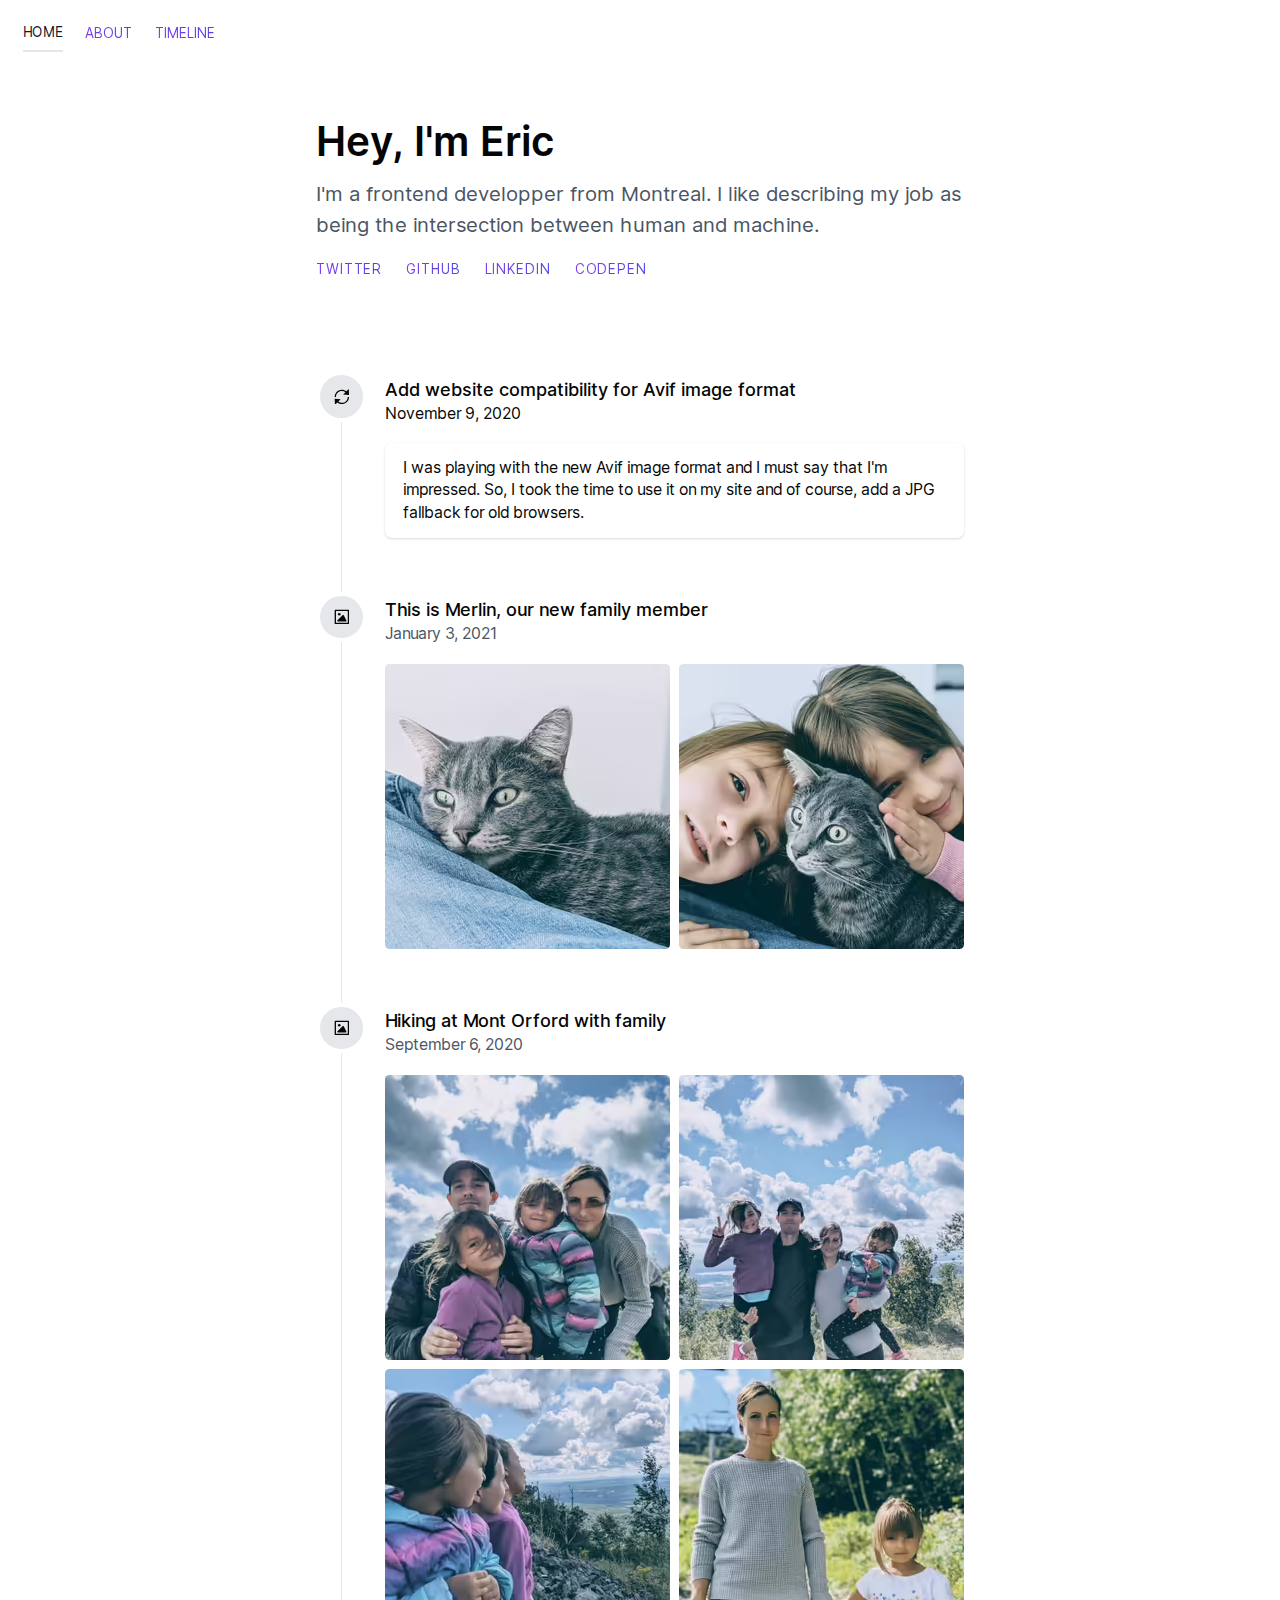
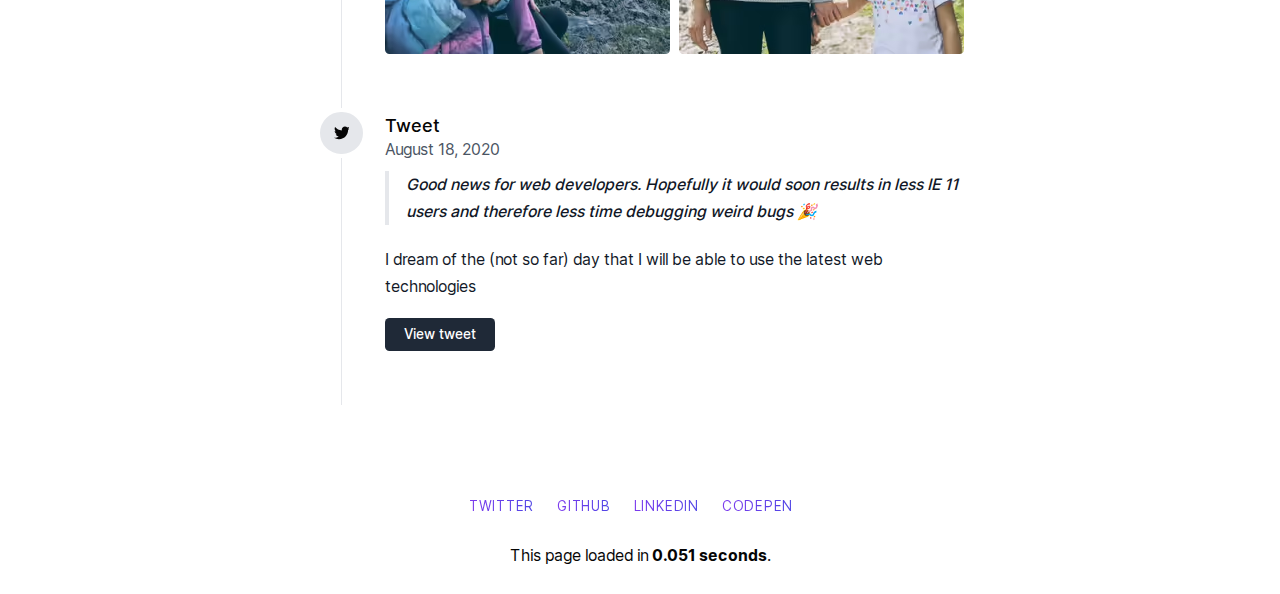
==== commit 16c2d716: "deploy: ericvalois/ericvalois.com@83fa72e349c11b8016c1daa9d2a2eeeeecb438f0" ====
--- a/index.html
+++ b/index.html
@@ -71,8 +71,8 @@
     <main class="px-4 max-w-3xl mx-auto">
       <section class="mt-8 mb-12 lg:mt-12 lg:mb-20">
 	<div class="max-w-xl mx-auto">
-		<h1 class="font-semibold text-3xl lg:text-4xl mb-6">Hey, I'm Eric</h1>
-		<p class="text-base lg:text-lg text-gray-600 dark:text-gray-200 mb-3">I'm a Front-end developper from Montreal. I like describing my job as being the intersection between human and machine.</p>
+		<h1 class="font-semibold text-3xl lg:text-4xl mb-2 lg:mb-3">Hey, I'm Eric</h1>
+		<p class="text-base lg:text-lg text-gray-600 dark:text-gray-200 mb-3">I'm a frontend developper from Montreal. I like describing my job as being the intersection between human and machine.</p>
 		
 		<ul class="mt-0 mb-6 uppercase tracking-wider">
 	<li class="inline list-none pr-4">
@@ -95,6 +95,30 @@
 </section>
 
 <ul class="max-w-xl mx-auto mb-32">
+	
+		<li>
+			
+				<div class="flex mb-12 md:mb-12 timeline-item">
+	<div class="flex flex-col items-center">
+		<div class="flex justify-center items-center p-3 rounded-full align-center border-4 border-white dark:border-black bg-gray-200 dark:bg-gray-800">
+			<i class="icon dark:text-white text-black text-sm" data-icon="update"></i>
+		</div>
+
+		<div class="flex-1 w-px -mb-12 bg-gray-200 md:-mb-12 dark:bg-gray-800"></div>
+	</div>
+	<div class="flex flex-col flex-1 ml-4 space-y-4">
+		<div class="flex flex-col pt-1 contents-center"><span class="font-medium text-primary">Add website compatibility for Avif image format</span><span class="text-sm text-tertiary">November 9, 2020</span></div>
+		<div class="flex flex-col space-y-4 timeline-full-width">
+			<div class="px-4 py-3 bg-white rounded-md shadow dark:bg-gray-900">
+				<p class="text-sm">
+					I was playing with the new Avif image format and I must say that I&#39;m impressed. So, I took the time to use it on my site and of course, add a JPG fallback for old browsers.
+				</p>
+			</div>
+		</div>
+	</div>
+</div>
+			
+		</li>
 	
 		<li>
 			
@@ -119,15 +143,11 @@
 			<div class="flex flex-wrap gap-2">
 			 	
 					
-			<a href="/images/ba48ded4-3024.jpg" class="flex-auto">
-				<img src="/images/ba48ded4-285.jpg" srcset="/images/ba48ded4-285.jpg 1x, /images/ba48ded4-570.jpg 2x" class="img-zoomable rounded"  alt="Merlin le chat" width="285" height="285">
-			</a>
-		
-				
-					
-			<a href="/images/7db79463-1500.jpg" class="flex-auto">
-				<img src="/images/7db79463-285.jpg" srcset="/images/7db79463-285.jpg 1x, /images/7db79463-570.jpg 2x" class="img-zoomable rounded"  alt="Merlin Kate et Lili" width="285" height="285">
-			</a>
+			<img src="/images/ba48ded4-285.avif" data-zoom-src="/images/ba48ded4-3024.avif" srcset="/images/ba48ded4-285.avif 1x, /images/ba48ded4-570.avif 2x" class="img-zoomable rounded"  alt="Merlin le chat" width="285" height="285">
+		
+				
+					
+			<img src="/images/7db79463-285.avif" data-zoom-src="/images/7db79463-1500.avif" srcset="/images/7db79463-285.avif 1x, /images/7db79463-570.avif 2x" class="img-zoomable rounded"  alt="Merlin Kate et Lili" width="285" height="285">
 		
 				
 			</div>
@@ -161,27 +181,19 @@
 			<div class="flex flex-wrap gap-2">
 			 	
 					
-			<a href="/images/7ae71f8a-1500.jpg" class="flex-auto">
-				<img src="/images/7ae71f8a-285.jpg" srcset="/images/7ae71f8a-285.jpg 1x, /images/7ae71f8a-570.jpg 2x" class="img-zoomable rounded"  alt="Hiking with family" width="285" height="285">
-			</a>
-		
-				
-					
-			<a href="/images/7f58fe6d-1500.jpg" class="flex-auto">
-				<img src="/images/7f58fe6d-285.jpg" srcset="/images/7f58fe6d-285.jpg 1x, /images/7f58fe6d-570.jpg 2x" class="img-zoomable rounded"  alt="Hiking with family" width="285" height="285">
-			</a>
-		
-				
-					
-			<a href="/images/c2cd934a-1500.jpg" class="flex-auto">
-				<img src="/images/c2cd934a-285.jpg" srcset="/images/c2cd934a-285.jpg 1x, /images/c2cd934a-570.jpg 2x" class="img-zoomable rounded"  alt="Hiking with family" width="285" height="285">
-			</a>
-		
-				
-					
-			<a href="/images/6eceb953-1500.jpg" class="flex-auto">
-				<img src="/images/6eceb953-285.jpg" srcset="/images/6eceb953-285.jpg 1x, /images/6eceb953-570.jpg 2x" class="img-zoomable rounded"  alt="Hiking with family" width="285" height="285">
-			</a>
+			<img src="/images/7ae71f8a-285.avif" data-zoom-src="/images/7ae71f8a-1500.avif" srcset="/images/7ae71f8a-285.avif 1x, /images/7ae71f8a-570.avif 2x" class="img-zoomable rounded"  alt="Hiking with family" width="285" height="285">
+		
+				
+					
+			<img src="/images/7f58fe6d-285.avif" data-zoom-src="/images/7f58fe6d-1500.avif" srcset="/images/7f58fe6d-285.avif 1x, /images/7f58fe6d-570.avif 2x" class="img-zoomable rounded"  alt="Hiking with family" width="285" height="285">
+		
+				
+					
+			<img src="/images/c2cd934a-285.avif" data-zoom-src="/images/c2cd934a-1500.avif" srcset="/images/c2cd934a-285.avif 1x, /images/c2cd934a-570.avif 2x" class="img-zoomable rounded"  alt="Hiking with family" width="285" height="285">
+		
+				
+					
+			<img src="/images/6eceb953-285.avif" data-zoom-src="/images/6eceb953-1500.avif" srcset="/images/6eceb953-285.avif 1x, /images/6eceb953-570.avif 2x" class="img-zoomable rounded"  alt="Hiking with family" width="285" height="285">
 		
 				
 			</div>
@@ -244,10 +256,6 @@
 			
 		</li>
 	
-		<li>
-			
-		</li>
-	
 </ul>
     </main>
 
--- a/assets/main.css
+++ b/assets/main.css
@@ -1 +1,3 @@
-/*! modern-normalize v1.0.0 | MIT License | https://github.com/sindresorhus/modern-normalize */:root{-moz-tab-size:4;-o-tab-size:4;tab-size:4}html{line-height:1.15;-webkit-text-size-adjust:100%}body{margin:0;font-family:system-ui,-apple-system,Segoe UI,Roboto,Helvetica,Arial,sans-serif,Apple Color Emoji,Segoe UI Emoji}hr{height:0;color:inherit}abbr[title]{-webkit-text-decoration:underline dotted;text-decoration:underline dotted}b,strong{font-weight:bolder}code,kbd,pre,samp{font-family:ui-monospace,SFMono-Regular,Consolas,Liberation Mono,Menlo,monospace;font-size:1em}small{font-size:80%}sub,sup{font-size:75%;line-height:0;position:relative;vertical-align:baseline}sub{bottom:-.25em}sup{top:-.5em}table{text-indent:0;border-color:inherit}button,input,optgroup,select,textarea{font-family:inherit;font-size:100%;line-height:1.15;margin:0}button,select{text-transform:none}[type=button],button{-webkit-appearance:button}legend{padding:0}progress{vertical-align:baseline}summary{display:list-item}blockquote,dd,dl,figure,h1,h2,h3,h4,h5,h6,hr,p,pre{margin:0}button{background-color:transparent;background-image:none}button:focus{outline:1px dotted;outline:5px auto -webkit-focus-ring-color}fieldset,ol,ul{margin:0;padding:0}ol,ul{list-style:none}html{font-family:Inter,ui-sans-serif,system-ui;line-height:1.5}body{font-family:inherit;line-height:inherit}*,:after,:before{box-sizing:border-box;border:0 solid #e5e7eb}hr{border-top-width:1px}img{border-style:solid}textarea{resize:vertical}input::-moz-placeholder,textarea::-moz-placeholder{color:#9ca3af}input:-ms-input-placeholder,textarea:-ms-input-placeholder{color:#9ca3af}input::placeholder,textarea::placeholder{color:#9ca3af}button{cursor:pointer}table{border-collapse:collapse}h1,h2,h3,h4,h5,h6{font-size:inherit;font-weight:inherit}a{color:inherit;text-decoration:inherit}button,input,optgroup,select,textarea{padding:0;line-height:inherit;color:inherit}code,kbd,pre,samp{font-family:ui-monospace,SFMono-Regular,Menlo,Monaco,Consolas,Liberation Mono,Courier New,monospace}audio,canvas,embed,iframe,img,object,svg,video{display:block;vertical-align:middle}img,video{max-width:100%;height:auto}html{font-size:18px}body{font-size:1rem}.icon{width:1em;height:1em}.filter-hover:not(:disabled):hover{filter:brightness(120%) hue-rotate(2deg)}@media (prefers-color-scheme:light){.filter-hover:not(:disabled):hover{filter:brightness(80%) hue-rotate(2deg)}}.dark\:prose-dark p a:not(:disabled):hover,.link:not(:disabled):hover,p a:not(:disabled):hover{filter:brightness(120%) hue-rotate(2deg)}@media (prefers-color-scheme:light){.dark\:prose-dark p a:not(:disabled):hover,.link:not(:disabled):hover,p a:not(:disabled):hover{filter:brightness(80%) hue-rotate(2deg)}}.dark\:prose-dark p a,.link,p a{-webkit-background-clip:text;background-clip:text;background-image:linear-gradient(90deg,var(--tw-gradient-stops));--tw-gradient-from:#7c3aed;--tw-gradient-stops:var(--tw-gradient-from),var(--tw-gradient-to,rgba(124,58,237,0));--tw-gradient-to:#4f46e5}@media (prefers-color-scheme:dark){.dark\:prose-dark p a,.link,p a{--tw-gradient-from:#a78bfa;--tw-gradient-stops:var(--tw-gradient-from),var(--tw-gradient-to,rgba(167,139,250,0));--tw-gradient-to:#818cf8}}.dark\:prose-dark p a,.link,p a{color:transparent;transition-property:all;transition-timing-function:cubic-bezier(.4,0,.2,1);transition-duration:.15s}.default-bg{background-size:200% auto;transition:all .4s ease;box-shadow:0 4px 6px rgba(50,50,93,.11),0 1px 3px rgba(0,0,0,.08);background-image:linear-gradient(90deg,#9f7aea 0,#667eea 50%,#9f7aea)}@-webkit-keyframes gradient{0%{background-position:0 50%}50%{background-position:100% 50%}to{background-position:0 50%}}@keyframes gradient{0%{background-position:0 50%}50%{background-position:100% 50%}to{background-position:0 50%}}.prose{color:#111827;max-width:65ch}.prose [class~=lead]{color:#4b5563;font-size:1.25em;line-height:1.6;margin-top:1.2em;margin-bottom:1.2em}.prose a{color:#1d4ed8;text-decoration:underline;font-weight:500}.prose a:hover{color:#1d4ed8;text-decoration:none}.prose strong{color:#111827;font-weight:600}.prose ol{counter-reset:list-counter;margin-top:1.25em;margin-bottom:1.25em}.prose ol>li{position:relative;counter-increment:list-counter;padding-left:1.75em}.prose ol>li:before{content:counter(list-counter) ".";position:absolute;font-weight:400;color:#6b7280;left:0}.prose ul>li{position:relative;padding-left:1.75em}.prose ul>li:before{content:"";position:absolute;background-color:#d1d5db;border-radius:50%;width:.375em;height:.375em;top:.6875em;left:.25em}.prose hr{border-color:#e5e7eb;border-top-width:1px;margin-top:3em;margin-bottom:3em}.prose blockquote{font-weight:500;font-style:italic;color:#111827;border-left-width:.25rem;border-left-color:#e5e7eb;quotes:"\201C""\201D""\2018""\2019";margin-top:1.6em;margin-bottom:1.6em;padding-left:1em}.prose blockquote p:first-of-type:before{content:open-quote}.prose blockquote p:last-of-type:after{content:close-quote}.prose h1{color:#111827;font-weight:800;font-size:2.25em;margin-top:0;margin-bottom:.8888889em;line-height:1.1111111}.prose h2{color:#111827;font-weight:700;font-size:1.5em;margin-top:2em;margin-bottom:1em;line-height:1.3333333}.prose h3{font-size:1.25em;margin-top:1.6em;margin-bottom:.6em;line-height:1.6}.prose h3,.prose h4{color:#111827;font-weight:600}.prose h4{margin-top:1.5em;margin-bottom:.5em;line-height:1.5}.prose figure figcaption{color:#6b7280;font-size:.875em;line-height:1.4285714;margin-top:.8571429em}.prose code{color:#111827;font-weight:600;font-size:.875em}.prose code:after,.prose code:before{content:"`"}.prose a code{color:#111827}.prose pre{color:#e5e7eb;background-color:#1f2937;overflow-x:auto;font-size:.875em;line-height:1.7142857;margin-top:1.7142857em;margin-bottom:1.7142857em;border-radius:.375rem;padding:.8571429em 1.1428571em}.prose pre code{background-color:transparent;border-width:0;border-radius:0;padding:0;font-weight:400;color:inherit;font-size:inherit;font-family:inherit;line-height:inherit}.prose pre code:after,.prose pre code:before{content:""}.prose table{width:100%;table-layout:auto;text-align:left;margin-top:2em;margin-bottom:2em;font-size:.875em;line-height:1.7142857}.prose thead{color:#111827;font-weight:600;border-bottom-width:1px;border-bottom-color:#d1d5db}.prose thead th{vertical-align:bottom;padding-right:.5714286em;padding-bottom:.5714286em;padding-left:.5714286em}.prose tbody tr{border-bottom-width:1px;border-bottom-color:#e5e7eb}.prose tbody tr:last-child{border-bottom-width:0}.prose tbody td{vertical-align:top;padding:.5714286em}.prose{font-size:1rem;line-height:1.75}.prose p{margin-top:1.25em;margin-bottom:1.25em}.prose figure,.prose img,.prose video{margin-top:2em;margin-bottom:2em}.prose figure>*{margin-top:0;margin-bottom:0}.prose h2 code{font-size:.875em}.prose h3 code{font-size:.9em}.prose ul{margin-top:1.25em;margin-bottom:1.25em}.prose li{margin-top:.5em;margin-bottom:.5em}.prose>ul>li p{margin-top:.75em;margin-bottom:.75em}.prose>ul>li>:first-child{margin-top:1.25em}.prose>ul>li>:last-child{margin-bottom:1.25em}.prose>ol>li>:first-child{margin-top:1.25em}.prose>ol>li>:last-child{margin-bottom:1.25em}.prose ol ol,.prose ol ul,.prose ul ol,.prose ul ul{margin-top:.75em;margin-bottom:.75em}.prose h2+*,.prose h3+*,.prose h4+*,.prose hr+*{margin-top:0}.prose thead th:first-child{padding-left:0}.prose thead th:last-child{padding-right:0}.prose tbody td:first-child{padding-left:0}.prose tbody td:last-child{padding-right:0}.prose>:first-child{margin-top:0}.prose>:last-child{margin-bottom:0}.prose h2 a{color:#111827;text-decoration:none}.prose-sm{font-size:.875rem;line-height:1.7142857}.prose-sm p{margin-top:1.1428571em;margin-bottom:1.1428571em}.prose-sm [class~=lead]{font-size:1.2857143em;line-height:1.5555556;margin-top:.8888889em;margin-bottom:.8888889em}.prose-sm blockquote{margin-top:1.3333333em;margin-bottom:1.3333333em;padding-left:1.1111111em}.prose-sm h1{font-size:2.1428571em;margin-top:0;margin-bottom:.8em;line-height:1.2}.prose-sm h2{font-size:1.4285714em;margin-top:1.6em;margin-bottom:.8em;line-height:1.4}.prose-sm h3{font-size:1.2857143em;margin-top:1.5555556em;margin-bottom:.4444444em;line-height:1.5555556}.prose-sm h4{margin-top:1.4285714em;margin-bottom:.5714286em;line-height:1.4285714}.prose-sm figure,.prose-sm img,.prose-sm video{margin-top:1.7142857em;margin-bottom:1.7142857em}.prose-sm figure>*{margin-top:0;margin-bottom:0}.prose-sm figure figcaption{font-size:.8571429em;line-height:1.3333333;margin-top:.6666667em}.prose-sm code{font-size:.8571429em}.prose-sm h2 code{font-size:.9em}.prose-sm h3 code{font-size:.8888889em}.prose-sm pre{font-size:.8571429em;line-height:1.6666667;margin-top:1.6666667em;margin-bottom:1.6666667em;border-radius:.25rem;padding:.6666667em 1em}.prose-sm ol,.prose-sm ul{margin-top:1.1428571em;margin-bottom:1.1428571em}.prose-sm li{margin-top:.2857143em;margin-bottom:.2857143em}.prose-sm ol>li{padding-left:1.5714286em}.prose-sm ol>li:before{left:0}.prose-sm ul>li{padding-left:1.5714286em}.prose-sm ul>li:before{height:.3571429em;width:.3571429em;top:.67857em;left:.2142857em}.prose-sm>ul>li p{margin-top:.5714286em;margin-bottom:.5714286em}.prose-sm>ul>li>:first-child{margin-top:1.1428571em}.prose-sm>ul>li>:last-child{margin-bottom:1.1428571em}.prose-sm>ol>li>:first-child{margin-top:1.1428571em}.prose-sm>ol>li>:last-child{margin-bottom:1.1428571em}.prose-sm ol ol,.prose-sm ol ul,.prose-sm ul ol,.prose-sm ul ul{margin-top:.5714286em;margin-bottom:.5714286em}.prose-sm hr{margin-top:2.8571429em;margin-bottom:2.8571429em}.prose-sm h2+*,.prose-sm h3+*,.prose-sm h4+*,.prose-sm hr+*{margin-top:0}.prose-sm table{font-size:.8571429em;line-height:1.5}.prose-sm thead th{padding-right:1em;padding-bottom:.6666667em;padding-left:1em}.prose-sm thead th:first-child{padding-left:0}.prose-sm thead th:last-child{padding-right:0}.prose-sm tbody td{padding:.6666667em 1em}.prose-sm tbody td:first-child{padding-left:0}.prose-sm tbody td:last-child{padding-right:0}.prose-sm>:first-child{margin-top:0}.prose-sm>:last-child{margin-bottom:0}@media (prefers-color-scheme:dark){.dark\:prose-dark{color:#fff}.dark\:prose-dark a{color:transparent;text-decoration:none;font-weight:400}.dark\:prose-dark a:hover{color:transparent;filter:brightness(120%) hue-rotate(2deg)}.dark\:prose-dark [class~=lead]{color:#fff;font-weight:400;margin-top:0}.dark\:prose-dark figure figcaption{color:#d1d5db}.dark\:prose-dark code{color:#fff}.dark\:prose-dark h1{color:#fff;margin-bottom:0}.dark\:prose-dark blockquote,.dark\:prose-dark h2,.dark\:prose-dark h3,.dark\:prose-dark h4,.dark\:prose-dark h5,.dark\:prose-dark h6,.dark\:prose-dark strong{color:#fff}.dark\:prose-dark ::-moz-selection{background-color:rgba(111,123,182,.20784313725490197)}.dark\:prose-dark ::selection{background-color:rgba(111,123,182,.20784313725490197)}.dark\:prose-dark ol>li:before{color:#e5e7eb}}.space-y-1>:not([hidden])~:not([hidden]){--tw-space-y-reverse:0;margin-top:calc(0.25rem*(1 - var(--tw-space-y-reverse)));margin-bottom:calc(0.25rem*var(--tw-space-y-reverse))}.space-y-2>:not([hidden])~:not([hidden]){--tw-space-y-reverse:0;margin-top:calc(0.5rem*(1 - var(--tw-space-y-reverse)));margin-bottom:calc(0.5rem*var(--tw-space-y-reverse))}.space-y-3>:not([hidden])~:not([hidden]){--tw-space-y-reverse:0;margin-top:calc(0.75rem*(1 - var(--tw-space-y-reverse)));margin-bottom:calc(0.75rem*var(--tw-space-y-reverse))}.space-y-4>:not([hidden])~:not([hidden]){--tw-space-y-reverse:0;margin-top:calc(1rem*(1 - var(--tw-space-y-reverse)));margin-bottom:calc(1rem*var(--tw-space-y-reverse))}.bg-clip-text{-webkit-background-clip:text;background-clip:text}.bg-white{--tw-bg-opacity:1;background-color:rgba(255,255,255,var(--tw-bg-opacity))}.bg-gray-200{--tw-bg-opacity:1;background-color:rgba(229,231,235,var(--tw-bg-opacity))}.bg-gray-800{--tw-bg-opacity:1;background-color:rgba(31,41,55,var(--tw-bg-opacity))}.bg-green-500{--tw-bg-opacity:1;background-color:rgba(16,185,129,var(--tw-bg-opacity))}.bg-blue-500{--tw-bg-opacity:1;background-color:rgba(59,130,246,var(--tw-bg-opacity))}.bg-purple-500{--tw-bg-opacity:1;background-color:rgba(139,92,246,var(--tw-bg-opacity))}@media (prefers-color-scheme:dark){.dark\:bg-black{--tw-bg-opacity:1;background-color:rgba(5,5,5,var(--tw-bg-opacity))}.dark\:bg-gray-800{--tw-bg-opacity:1;background-color:rgba(31,41,55,var(--tw-bg-opacity))}.dark\:bg-gray-900{--tw-bg-opacity:1;background-color:rgba(17,24,39,var(--tw-bg-opacity))}}.bg-gradient-to-r{background-image:linear-gradient(90deg,var(--tw-gradient-stops))}.from-purple-600{--tw-gradient-from:#7c3aed;--tw-gradient-stops:var(--tw-gradient-from),var(--tw-gradient-to,rgba(124,58,237,0))}.to-indigo-600{--tw-gradient-to:#4f46e5}@media (prefers-color-scheme:dark){.dark\:from-purple-400{--tw-gradient-from:#a78bfa;--tw-gradient-stops:var(--tw-gradient-from),var(--tw-gradient-to,rgba(167,139,250,0))}.dark\:to-indigo-400{--tw-gradient-to:#818cf8}}.bg-opacity-20{--tw-bg-opacity:0.2}.border-transparent{border-color:transparent}.border-white{--tw-border-opacity:1;border-color:rgba(255,255,255,var(--tw-border-opacity))}.border-gray-50{--tw-border-opacity:1;border-color:rgba(249,250,251,var(--tw-border-opacity))}.border-gray-200{--tw-border-opacity:1;border-color:rgba(229,231,235,var(--tw-border-opacity))}@media (prefers-color-scheme:dark){.dark\:border-current{border-color:currentColor}.dark\:border-black{--tw-border-opacity:1;border-color:rgba(5,5,5,var(--tw-border-opacity))}}.rounded{border-radius:.25rem}.rounded-md{border-radius:.375rem}.rounded-full{border-radius:9999px}.border-4{border-width:4px}.border{border-width:1px}.border-b-2{border-bottom-width:2px}.inline-block{display:inline-block}.inline{display:inline}.flex{display:flex}.inline-flex{display:inline-flex}.table{display:table}.grid{display:grid}.flex-col{flex-direction:column}.flex-wrap{flex-wrap:wrap}.items-center{align-items:center}.justify-center{justify-content:center}.justify-between{justify-content:space-between}.flex-1{flex:1 1 0%}.flex-none{flex:none}.font-sans{font-family:Inter,ui-sans-serif,system-ui}.font-normal{font-weight:400}.font-medium{font-weight:500}.font-semibold{font-weight:600}.font-bold{font-weight:700}.h-px{height:1px}.h-full{height:100%}.text-xs{font-size:.75rem;line-height:1rem}.text-sm{font-size:.875rem;line-height:1.25rem}.text-base{font-size:1rem;line-height:1.5rem}.text-3xl{font-size:1.875rem;line-height:2.25rem}.leading-none{line-height:1}.list-none{list-style-type:none}.my-4{margin-top:1rem;margin-bottom:1rem}.mx-auto{margin-left:auto;margin-right:auto}.mt-0{margin-top:0}.mb-0{margin-bottom:0}.mr-1{margin-right:.25rem}.mb-3{margin-bottom:.75rem}.mr-4{margin-right:1rem}.ml-4{margin-left:1rem}.mr-5{margin-right:1.25rem}.mb-6{margin-bottom:1.5rem}.mt-8{margin-top:2rem}.mb-8{margin-bottom:2rem}.mt-12{margin-top:3rem}.mb-12{margin-bottom:3rem}.mb-32{margin-bottom:8rem}.-mt-2{margin-top:-.5rem}.-mb-12{margin-bottom:-3rem}.max-w-xl{max-width:36rem}.max-w-3xl{max-width:48rem}.object-cover{-o-object-fit:cover;object-fit:cover}.object-center{-o-object-position:center;object-position:center}.focus\:outline-none:focus{outline:2px solid transparent;outline-offset:2px}.overflow-hidden{overflow:hidden}.overflow-x-auto{overflow-x:auto}.p-3{padding:.75rem}.py-2{padding-top:.5rem;padding-bottom:.5rem}.px-2{padding-left:.5rem;padding-right:.5rem}.py-3{padding-top:.75rem;padding-bottom:.75rem}.px-3{padding-left:.75rem;padding-right:.75rem}.py-4{padding-top:1rem;padding-bottom:1rem}.px-4{padding-left:1rem;padding-right:1rem}.px-5{padding-left:1.25rem;padding-right:1.25rem}.px-6{padding-left:1.5rem;padding-right:1.5rem}.py-10{padding-top:2.5rem;padding-bottom:2.5rem}.pt-1{padding-top:.25rem}.pt-2{padding-top:.5rem}.pr-4{padding-right:1rem}.pb-6{padding-bottom:1.5rem}.absolute{position:absolute}.inset-0{top:0;right:0;bottom:0;left:0}*{--tw-shadow:0 0 transparent}.shadow{--tw-shadow:0 1px 3px 0 rgba(0,0,0,0.1),0 1px 2px 0 rgba(0,0,0,0.06);box-shadow:var(--tw-ring-offset-shadow,0 0 transparent),var(--tw-ring-shadow,0 0 transparent),var(--tw-shadow)}*{--tw-ring-inset:var(--tw-empty,/*!*/ /*!*/);--tw-ring-offset-width:0px;--tw-ring-offset-color:#fff;--tw-ring-color:rgba(59,130,246,0.5);--tw-ring-offset-shadow:0 0 transparent;--tw-ring-shadow:0 0 transparent}.focus\:ring-2:focus{--tw-ring-offset-shadow:var(--tw-ring-inset) 0 0 0 var(--tw-ring-offset-width) var(--tw-ring-offset-color);--tw-ring-shadow:var(--tw-ring-inset) 0 0 0 calc(2px + var(--tw-ring-offset-width)) var(--tw-ring-color);box-shadow:var(--tw-ring-offset-shadow),var(--tw-ring-shadow),var(--tw-shadow,0 0 transparent)}.focus\:ring-offset-white:focus{--tw-ring-offset-color:#fff}.focus\:ring-offset-2:focus{--tw-ring-offset-width:2px}.focus\:ring-gray-900:focus{--tw-ring-opacity:1;--tw-ring-color:rgba(17,24,39,var(--tw-ring-opacity))}.text-center{text-align:center}.text-transparent{color:transparent}.text-black{--tw-text-opacity:1;color:rgba(5,5,5,var(--tw-text-opacity))}.text-white{--tw-text-opacity:1;color:rgba(255,255,255,var(--tw-text-opacity))}.text-gray-400{--tw-text-opacity:1;color:rgba(156,163,175,var(--tw-text-opacity))}.text-gray-500{--tw-text-opacity:1;color:rgba(107,114,128,var(--tw-text-opacity))}.text-gray-600{--tw-text-opacity:1;color:rgba(75,85,99,var(--tw-text-opacity))}.text-gray-700{--tw-text-opacity:1;color:rgba(55,65,81,var(--tw-text-opacity))}.text-gray-900{--tw-text-opacity:1;color:rgba(17,24,39,var(--tw-text-opacity))}.text-green-800{--tw-text-opacity:1;color:rgba(6,95,70,var(--tw-text-opacity))}.text-blue-800{--tw-text-opacity:1;color:rgba(30,64,175,var(--tw-text-opacity))}.text-purple-800{--tw-text-opacity:1;color:rgba(91,33,182,var(--tw-text-opacity))}@media (prefers-color-scheme:dark){.dark\:text-black{--tw-text-opacity:1;color:rgba(5,5,5,var(--tw-text-opacity))}.dark\:text-white{--tw-text-opacity:1;color:rgba(255,255,255,var(--tw-text-opacity))}.dark\:text-gray-200{--tw-text-opacity:1;color:rgba(229,231,235,var(--tw-text-opacity))}.dark\:text-gray-300{--tw-text-opacity:1;color:rgba(209,213,219,var(--tw-text-opacity))}.dark\:text-green-200{--tw-text-opacity:1;color:rgba(167,243,208,var(--tw-text-opacity))}.dark\:text-blue-200{--tw-text-opacity:1;color:rgba(191,219,254,var(--tw-text-opacity))}.dark\:text-purple-200{--tw-text-opacity:1;color:rgba(221,214,254,var(--tw-text-opacity))}}.uppercase{text-transform:uppercase}.tracking-wider{letter-spacing:.05em}.w-12{width:3rem}.w-px{width:1px}.w-full{width:100%}.gap-2{gap:.5rem}.grid-cols-2{grid-template-columns:repeat(2,minmax(0,1fr))}.grid-rows-2{grid-template-rows:repeat(2,minmax(0,1fr))}.transition-all{transition-property:all;transition-timing-function:cubic-bezier(.4,0,.2,1);transition-duration:.15s}.transition-colors{transition-property:background-color,border-color,color,fill,stroke;transition-timing-function:cubic-bezier(.4,0,.2,1);transition-duration:.15s}.transition-shadow{transition-property:box-shadow;transition-timing-function:cubic-bezier(.4,0,.2,1);transition-duration:.15s}.duration-200{transition-duration:.2s}@-webkit-keyframes spin{to{transform:rotate(1turn)}}@keyframes spin{to{transform:rotate(1turn)}}@-webkit-keyframes ping{75%,to{transform:scale(2);opacity:0}}@keyframes ping{75%,to{transform:scale(2);opacity:0}}@-webkit-keyframes pulse{50%{opacity:.5}}@keyframes pulse{50%{opacity:.5}}@-webkit-keyframes bounce{0%,to{transform:translateY(-25%);-webkit-animation-timing-function:cubic-bezier(.8,0,1,1);animation-timing-function:cubic-bezier(.8,0,1,1)}50%{transform:none;-webkit-animation-timing-function:cubic-bezier(0,0,.2,1);animation-timing-function:cubic-bezier(0,0,.2,1)}}@keyframes bounce{0%,to{transform:translateY(-25%);-webkit-animation-timing-function:cubic-bezier(.8,0,1,1);animation-timing-function:cubic-bezier(.8,0,1,1)}50%{transform:none;-webkit-animation-timing-function:cubic-bezier(0,0,.2,1);animation-timing-function:cubic-bezier(0,0,.2,1)}}@media (min-width:640px){.sm\:w-auto{width:auto}}@media (min-width:768px){.md\:space-y-0>:not([hidden])~:not([hidden]){--tw-space-y-reverse:0;margin-top:calc(0px*(1 - var(--tw-space-y-reverse)));margin-bottom:calc(0px*var(--tw-space-y-reverse))}.md\:space-x-3>:not([hidden])~:not([hidden]){--tw-space-x-reverse:0;margin-right:calc(0.75rem*var(--tw-space-x-reverse));margin-left:calc(0.75rem*(1 - var(--tw-space-x-reverse)))}.md\:space-x-4>:not([hidden])~:not([hidden]){--tw-space-x-reverse:0;margin-right:calc(1rem*var(--tw-space-x-reverse));margin-left:calc(1rem*(1 - var(--tw-space-x-reverse)))}.md\:flex-row{flex-direction:row}.md\:items-center{align-items:center}.md\:mb-12{margin-bottom:3rem}.md\:-mb-12{margin-bottom:-3rem}.md\:text-center{text-align:center}.md\:w-auto{width:auto}}@media (min-width:1024px){.lg\:text-lg{font-size:1.125rem;line-height:1.75rem}.lg\:text-4xl{font-size:2.25rem;line-height:2.5rem}.lg\:mt-12{margin-top:3rem}.lg\:mb-20{margin-bottom:5rem}.lg\:py-16{padding-top:4rem;padding-bottom:4rem}}+/*! tailwindcss v2.0.3 | MIT License | https://tailwindcss.com */
+
+/*! modern-normalize v1.0.0 | MIT License | https://github.com/sindresorhus/modern-normalize */:root{-moz-tab-size:4;-o-tab-size:4;tab-size:4}html{line-height:1.15;-webkit-text-size-adjust:100%}body{margin:0;font-family:system-ui,-apple-system,Segoe UI,Roboto,Helvetica,Arial,sans-serif,Apple Color Emoji,Segoe UI Emoji}hr{height:0;color:inherit}abbr[title]{-webkit-text-decoration:underline dotted;text-decoration:underline dotted}b,strong{font-weight:bolder}code,kbd,pre,samp{font-family:ui-monospace,SFMono-Regular,Consolas,Liberation Mono,Menlo,monospace;font-size:1em}small{font-size:80%}sub,sup{font-size:75%;line-height:0;position:relative;vertical-align:baseline}sub{bottom:-.25em}sup{top:-.5em}table{text-indent:0;border-color:inherit}button,input,optgroup,select,textarea{font-family:inherit;font-size:100%;line-height:1.15;margin:0}button,select{text-transform:none}[type=button],button{-webkit-appearance:button}legend{padding:0}progress{vertical-align:baseline}summary{display:list-item}blockquote,dd,dl,figure,h1,h2,h3,h4,h5,h6,hr,p,pre{margin:0}button{background-color:transparent;background-image:none}button:focus{outline:1px dotted;outline:5px auto -webkit-focus-ring-color}fieldset,ol,ul{margin:0;padding:0}ol,ul{list-style:none}html{font-family:Inter,ui-sans-serif,system-ui;line-height:1.5}body{font-family:inherit;line-height:inherit}*,:after,:before{box-sizing:border-box;border:0 solid #e5e7eb}hr{border-top-width:1px}img{border-style:solid}textarea{resize:vertical}input::-moz-placeholder,textarea::-moz-placeholder{opacity:1;color:#9ca3af}input:-ms-input-placeholder,textarea:-ms-input-placeholder{opacity:1;color:#9ca3af}input::placeholder,textarea::placeholder{opacity:1;color:#9ca3af}button{cursor:pointer}table{border-collapse:collapse}h1,h2,h3,h4,h5,h6{font-size:inherit;font-weight:inherit}a{color:inherit;text-decoration:inherit}button,input,optgroup,select,textarea{padding:0;line-height:inherit;color:inherit}code,kbd,pre,samp{font-family:ui-monospace,SFMono-Regular,Menlo,Monaco,Consolas,Liberation Mono,Courier New,monospace}audio,canvas,embed,iframe,img,object,svg,video{display:block;vertical-align:middle}img,video{max-width:100%;height:auto}html{font-size:18px}body{font-size:1rem}.icon{width:1em;height:1em}.filter-hover:not(:disabled):hover{filter:brightness(120%) hue-rotate(2deg)}@media (prefers-color-scheme:light){.filter-hover:not(:disabled):hover{filter:brightness(80%) hue-rotate(2deg)}}.dark\:prose-dark p a:not(:disabled):hover,.link:not(:disabled):hover,p a:not(:disabled):hover{filter:brightness(120%) hue-rotate(2deg)}@media (prefers-color-scheme:light){.dark\:prose-dark p a:not(:disabled):hover,.link:not(:disabled):hover,p a:not(:disabled):hover{filter:brightness(80%) hue-rotate(2deg)}}.dark\:prose-dark p a,.link,p a{-webkit-background-clip:text;background-clip:text;background-image:linear-gradient(90deg,var(--tw-gradient-stops));--tw-gradient-from:#7c3aed;--tw-gradient-stops:var(--tw-gradient-from),var(--tw-gradient-to,rgba(124,58,237,0));--tw-gradient-to:#4f46e5}@media (prefers-color-scheme:dark){.dark\:prose-dark p a,.link,p a{--tw-gradient-from:#a78bfa;--tw-gradient-stops:var(--tw-gradient-from),var(--tw-gradient-to,rgba(167,139,250,0));--tw-gradient-to:#818cf8}}.dark\:prose-dark p a,.link,p a{color:transparent;transition-property:all;transition-timing-function:cubic-bezier(.4,0,.2,1);transition-duration:.15s}.default-bg{background-size:200% auto;transition:all .4s ease;box-shadow:0 4px 6px rgba(50,50,93,.11),0 1px 3px rgba(0,0,0,.08);background-image:linear-gradient(90deg,#9f7aea 0,#667eea 50%,#9f7aea)}@-webkit-keyframes gradient{0%{background-position:0 50%}50%{background-position:100% 50%}to{background-position:0 50%}}@keyframes gradient{0%{background-position:0 50%}50%{background-position:100% 50%}to{background-position:0 50%}}.prose{color:#111827;max-width:65ch}.prose [class~=lead]{color:#4b5563;font-size:1.25em;line-height:1.6;margin-top:1.2em;margin-bottom:1.2em}.prose a{color:#1d4ed8;text-decoration:underline;font-weight:500}.prose a:hover{color:#1d4ed8;text-decoration:none}.prose strong{color:#111827;font-weight:600}.prose ol{counter-reset:list-counter;margin-top:1.25em;margin-bottom:1.25em}.prose ol>li{position:relative;counter-increment:list-counter;padding-left:1.75em}.prose ol>li:before{content:counter(list-counter) ".";position:absolute;font-weight:400;color:#6b7280;left:0}.prose ul>li{position:relative;padding-left:1.75em}.prose ul>li:before{content:"";position:absolute;background-color:#d1d5db;border-radius:50%;width:.375em;height:.375em;top:.6875em;left:.25em}.prose hr{border-color:#e5e7eb;border-top-width:1px;margin-top:3em;margin-bottom:3em}.prose blockquote{font-weight:500;font-style:italic;color:#111827;border-left-width:.25rem;border-left-color:#e5e7eb;quotes:"\201C""\201D""\2018""\2019";margin-top:1.6em;margin-bottom:1.6em;padding-left:1em}.prose blockquote p:first-of-type:before{content:open-quote}.prose blockquote p:last-of-type:after{content:close-quote}.prose h1{color:#111827;font-weight:800;font-size:2.25em;margin-top:0;margin-bottom:.8888889em;line-height:1.1111111}.prose h2{color:#111827;font-weight:700;font-size:1.5em;margin-top:2em;margin-bottom:1em;line-height:1.3333333}.prose h3{font-size:1.25em;margin-top:1.6em;margin-bottom:.6em;line-height:1.6}.prose h3,.prose h4{color:#111827;font-weight:600}.prose h4{margin-top:1.5em;margin-bottom:.5em;line-height:1.5}.prose figure figcaption{color:#6b7280;font-size:.875em;line-height:1.4285714;margin-top:.8571429em}.prose code{color:#111827;font-weight:600;font-size:.875em}.prose code:after,.prose code:before{content:"`"}.prose a code{color:#111827}.prose pre{color:#e5e7eb;background-color:#1f2937;overflow-x:auto;font-size:.875em;line-height:1.7142857;margin-top:1.7142857em;margin-bottom:1.7142857em;border-radius:.375rem;padding:.8571429em 1.1428571em}.prose pre code{background-color:transparent;border-width:0;border-radius:0;padding:0;font-weight:400;color:inherit;font-size:inherit;font-family:inherit;line-height:inherit}.prose pre code:after,.prose pre code:before{content:""}.prose table{width:100%;table-layout:auto;text-align:left;margin-top:2em;margin-bottom:2em;font-size:.875em;line-height:1.7142857}.prose thead{color:#111827;font-weight:600;border-bottom-width:1px;border-bottom-color:#d1d5db}.prose thead th{vertical-align:bottom;padding-right:.5714286em;padding-bottom:.5714286em;padding-left:.5714286em}.prose tbody tr{border-bottom-width:1px;border-bottom-color:#e5e7eb}.prose tbody tr:last-child{border-bottom-width:0}.prose tbody td{vertical-align:top;padding:.5714286em}.prose{font-size:1rem;line-height:1.75}.prose p{margin-top:1.25em;margin-bottom:1.25em}.prose figure,.prose img,.prose video{margin-top:2em;margin-bottom:2em}.prose figure>*{margin-top:0;margin-bottom:0}.prose h2 code{font-size:.875em}.prose h3 code{font-size:.9em}.prose ul{margin-top:1.25em;margin-bottom:1.25em}.prose li{margin-top:.5em;margin-bottom:.5em}.prose>ul>li p{margin-top:.75em;margin-bottom:.75em}.prose>ul>li>:first-child{margin-top:1.25em}.prose>ul>li>:last-child{margin-bottom:1.25em}.prose>ol>li>:first-child{margin-top:1.25em}.prose>ol>li>:last-child{margin-bottom:1.25em}.prose ol ol,.prose ol ul,.prose ul ol,.prose ul ul{margin-top:.75em;margin-bottom:.75em}.prose h2+*,.prose h3+*,.prose h4+*,.prose hr+*{margin-top:0}.prose thead th:first-child{padding-left:0}.prose thead th:last-child{padding-right:0}.prose tbody td:first-child{padding-left:0}.prose tbody td:last-child{padding-right:0}.prose>:first-child{margin-top:0}.prose>:last-child{margin-bottom:0}.prose h2 a{color:#111827;text-decoration:none}.prose-sm{font-size:.875rem;line-height:1.7142857}.prose-sm p{margin-top:1.1428571em;margin-bottom:1.1428571em}.prose-sm [class~=lead]{font-size:1.2857143em;line-height:1.5555556;margin-top:.8888889em;margin-bottom:.8888889em}.prose-sm blockquote{margin-top:1.3333333em;margin-bottom:1.3333333em;padding-left:1.1111111em}.prose-sm h1{font-size:2.1428571em;margin-top:0;margin-bottom:.8em;line-height:1.2}.prose-sm h2{font-size:1.4285714em;margin-top:1.6em;margin-bottom:.8em;line-height:1.4}.prose-sm h3{font-size:1.2857143em;margin-top:1.5555556em;margin-bottom:.4444444em;line-height:1.5555556}.prose-sm h4{margin-top:1.4285714em;margin-bottom:.5714286em;line-height:1.4285714}.prose-sm figure,.prose-sm img,.prose-sm video{margin-top:1.7142857em;margin-bottom:1.7142857em}.prose-sm figure>*{margin-top:0;margin-bottom:0}.prose-sm figure figcaption{font-size:.8571429em;line-height:1.3333333;margin-top:.6666667em}.prose-sm code{font-size:.8571429em}.prose-sm h2 code{font-size:.9em}.prose-sm h3 code{font-size:.8888889em}.prose-sm pre{font-size:.8571429em;line-height:1.6666667;margin-top:1.6666667em;margin-bottom:1.6666667em;border-radius:.25rem;padding:.6666667em 1em}.prose-sm ol,.prose-sm ul{margin-top:1.1428571em;margin-bottom:1.1428571em}.prose-sm li{margin-top:.2857143em;margin-bottom:.2857143em}.prose-sm ol>li{padding-left:1.5714286em}.prose-sm ol>li:before{left:0}.prose-sm ul>li{padding-left:1.5714286em}.prose-sm ul>li:before{height:.3571429em;width:.3571429em;top:.67857em;left:.2142857em}.prose-sm>ul>li p{margin-top:.5714286em;margin-bottom:.5714286em}.prose-sm>ul>li>:first-child{margin-top:1.1428571em}.prose-sm>ul>li>:last-child{margin-bottom:1.1428571em}.prose-sm>ol>li>:first-child{margin-top:1.1428571em}.prose-sm>ol>li>:last-child{margin-bottom:1.1428571em}.prose-sm ol ol,.prose-sm ol ul,.prose-sm ul ol,.prose-sm ul ul{margin-top:.5714286em;margin-bottom:.5714286em}.prose-sm hr{margin-top:2.8571429em;margin-bottom:2.8571429em}.prose-sm h2+*,.prose-sm h3+*,.prose-sm h4+*,.prose-sm hr+*{margin-top:0}.prose-sm table{font-size:.8571429em;line-height:1.5}.prose-sm thead th{padding-right:1em;padding-bottom:.6666667em;padding-left:1em}.prose-sm thead th:first-child{padding-left:0}.prose-sm thead th:last-child{padding-right:0}.prose-sm tbody td{padding:.6666667em 1em}.prose-sm tbody td:first-child{padding-left:0}.prose-sm tbody td:last-child{padding-right:0}.prose-sm>:first-child{margin-top:0}.prose-sm>:last-child{margin-bottom:0}@media (prefers-color-scheme:dark){.dark\:prose-dark{color:#fff}.dark\:prose-dark a{color:transparent;text-decoration:none;font-weight:400}.dark\:prose-dark a:hover{color:transparent;filter:brightness(120%) hue-rotate(2deg)}.dark\:prose-dark [class~=lead]{color:#fff;font-weight:400;margin-top:0}.dark\:prose-dark figure figcaption{color:#d1d5db}.dark\:prose-dark code{color:#fff}.dark\:prose-dark h1{color:#fff;margin-bottom:0}.dark\:prose-dark blockquote,.dark\:prose-dark h2,.dark\:prose-dark h3,.dark\:prose-dark h4,.dark\:prose-dark h5,.dark\:prose-dark h6,.dark\:prose-dark strong{color:#fff}.dark\:prose-dark ::-moz-selection{background-color:rgba(111,123,182,.20784313725490197)}.dark\:prose-dark ::selection{background-color:rgba(111,123,182,.20784313725490197)}.dark\:prose-dark ol>li:before{color:#e5e7eb}}.space-y-1>:not([hidden])~:not([hidden]){--tw-space-y-reverse:0;margin-top:calc(0.25rem*(1 - var(--tw-space-y-reverse)));margin-bottom:calc(0.25rem*var(--tw-space-y-reverse))}.space-y-2>:not([hidden])~:not([hidden]){--tw-space-y-reverse:0;margin-top:calc(0.5rem*(1 - var(--tw-space-y-reverse)));margin-bottom:calc(0.5rem*var(--tw-space-y-reverse))}.space-y-3>:not([hidden])~:not([hidden]){--tw-space-y-reverse:0;margin-top:calc(0.75rem*(1 - var(--tw-space-y-reverse)));margin-bottom:calc(0.75rem*var(--tw-space-y-reverse))}.space-y-4>:not([hidden])~:not([hidden]){--tw-space-y-reverse:0;margin-top:calc(1rem*(1 - var(--tw-space-y-reverse)));margin-bottom:calc(1rem*var(--tw-space-y-reverse))}.bg-clip-text{-webkit-background-clip:text;background-clip:text}.bg-white{--tw-bg-opacity:1;background-color:rgba(255,255,255,var(--tw-bg-opacity))}.bg-gray-200{--tw-bg-opacity:1;background-color:rgba(229,231,235,var(--tw-bg-opacity))}.bg-gray-800{--tw-bg-opacity:1;background-color:rgba(31,41,55,var(--tw-bg-opacity))}.bg-green-500{--tw-bg-opacity:1;background-color:rgba(16,185,129,var(--tw-bg-opacity))}.bg-blue-500{--tw-bg-opacity:1;background-color:rgba(59,130,246,var(--tw-bg-opacity))}.bg-purple-500{--tw-bg-opacity:1;background-color:rgba(139,92,246,var(--tw-bg-opacity))}@media (prefers-color-scheme:dark){.dark\:bg-black{--tw-bg-opacity:1;background-color:rgba(5,5,5,var(--tw-bg-opacity))}.dark\:bg-gray-800{--tw-bg-opacity:1;background-color:rgba(31,41,55,var(--tw-bg-opacity))}.dark\:bg-gray-900{--tw-bg-opacity:1;background-color:rgba(17,24,39,var(--tw-bg-opacity))}}.bg-gradient-to-r{background-image:linear-gradient(90deg,var(--tw-gradient-stops))}.from-purple-600{--tw-gradient-from:#7c3aed;--tw-gradient-stops:var(--tw-gradient-from),var(--tw-gradient-to,rgba(124,58,237,0))}.to-indigo-600{--tw-gradient-to:#4f46e5}@media (prefers-color-scheme:dark){.dark\:from-purple-400{--tw-gradient-from:#a78bfa;--tw-gradient-stops:var(--tw-gradient-from),var(--tw-gradient-to,rgba(167,139,250,0))}.dark\:to-indigo-400{--tw-gradient-to:#818cf8}}.bg-opacity-20{--tw-bg-opacity:0.2}.border-transparent{border-color:transparent}.border-white{--tw-border-opacity:1;border-color:rgba(255,255,255,var(--tw-border-opacity))}.border-gray-50{--tw-border-opacity:1;border-color:rgba(249,250,251,var(--tw-border-opacity))}.border-gray-200{--tw-border-opacity:1;border-color:rgba(229,231,235,var(--tw-border-opacity))}@media (prefers-color-scheme:dark){.dark\:border-current{border-color:currentColor}.dark\:border-black{--tw-border-opacity:1;border-color:rgba(5,5,5,var(--tw-border-opacity))}}.rounded{border-radius:.25rem}.rounded-md{border-radius:.375rem}.rounded-full{border-radius:9999px}.border-4{border-width:4px}.border{border-width:1px}.border-b-2{border-bottom-width:2px}.inline-block{display:inline-block}.inline{display:inline}.flex{display:flex}.inline-flex{display:inline-flex}.table{display:table}.grid{display:grid}.flex-col{flex-direction:column}.flex-wrap{flex-wrap:wrap}.items-center{align-items:center}.justify-center{justify-content:center}.justify-between{justify-content:space-between}.flex-1{flex:1 1 0%}.flex-none{flex:none}.font-sans{font-family:Inter,ui-sans-serif,system-ui}.font-normal{font-weight:400}.font-medium{font-weight:500}.font-semibold{font-weight:600}.font-bold{font-weight:700}.h-px{height:1px}.h-full{height:100%}.text-xs{font-size:.75rem;line-height:1rem}.text-sm{font-size:.875rem;line-height:1.25rem}.text-base{font-size:1rem;line-height:1.5rem}.text-3xl{font-size:1.875rem;line-height:2.25rem}.leading-none{line-height:1}.list-none{list-style-type:none}.my-4{margin-top:1rem;margin-bottom:1rem}.mx-auto{margin-left:auto;margin-right:auto}.mt-0{margin-top:0}.mb-0{margin-bottom:0}.mr-1{margin-right:.25rem}.mb-2{margin-bottom:.5rem}.mb-3{margin-bottom:.75rem}.mr-4{margin-right:1rem}.ml-4{margin-left:1rem}.mr-5{margin-right:1.25rem}.mb-6{margin-bottom:1.5rem}.mt-8{margin-top:2rem}.mb-8{margin-bottom:2rem}.mb-10{margin-bottom:2.5rem}.mt-12{margin-top:3rem}.mb-12{margin-bottom:3rem}.mb-32{margin-bottom:8rem}.-mt-2{margin-top:-.5rem}.-mb-12{margin-bottom:-3rem}.max-w-xl{max-width:36rem}.max-w-3xl{max-width:48rem}.object-cover{-o-object-fit:cover;object-fit:cover}.object-center{-o-object-position:center;object-position:center}.focus\:outline-none:focus{outline:2px solid transparent;outline-offset:2px}.overflow-hidden{overflow:hidden}.overflow-x-auto{overflow-x:auto}.p-3{padding:.75rem}.py-2{padding-top:.5rem;padding-bottom:.5rem}.px-2{padding-left:.5rem;padding-right:.5rem}.py-3{padding-top:.75rem;padding-bottom:.75rem}.px-3{padding-left:.75rem;padding-right:.75rem}.py-4{padding-top:1rem;padding-bottom:1rem}.px-4{padding-left:1rem;padding-right:1rem}.px-5{padding-left:1.25rem;padding-right:1.25rem}.px-6{padding-left:1.5rem;padding-right:1.5rem}.py-10{padding-top:2.5rem;padding-bottom:2.5rem}.pt-1{padding-top:.25rem}.pt-2{padding-top:.5rem}.pr-4{padding-right:1rem}.pb-6{padding-bottom:1.5rem}.absolute{position:absolute}.inset-0{top:0;right:0;bottom:0;left:0}*{--tw-shadow:0 0 transparent}.shadow{--tw-shadow:0 1px 3px 0 rgba(0,0,0,0.1),0 1px 2px 0 rgba(0,0,0,0.06);box-shadow:var(--tw-ring-offset-shadow,0 0 transparent),var(--tw-ring-shadow,0 0 transparent),var(--tw-shadow)}*{--tw-ring-inset:var(--tw-empty,/*!*/ /*!*/);--tw-ring-offset-width:0px;--tw-ring-offset-color:#fff;--tw-ring-color:rgba(59,130,246,0.5);--tw-ring-offset-shadow:0 0 transparent;--tw-ring-shadow:0 0 transparent}.focus\:ring-2:focus{--tw-ring-offset-shadow:var(--tw-ring-inset) 0 0 0 var(--tw-ring-offset-width) var(--tw-ring-offset-color);--tw-ring-shadow:var(--tw-ring-inset) 0 0 0 calc(2px + var(--tw-ring-offset-width)) var(--tw-ring-color);box-shadow:var(--tw-ring-offset-shadow),var(--tw-ring-shadow),var(--tw-shadow,0 0 transparent)}.focus\:ring-offset-white:focus{--tw-ring-offset-color:#fff}.focus\:ring-offset-2:focus{--tw-ring-offset-width:2px}.focus\:ring-gray-900:focus{--tw-ring-opacity:1;--tw-ring-color:rgba(17,24,39,var(--tw-ring-opacity))}.text-center{text-align:center}.text-transparent{color:transparent}.text-black{--tw-text-opacity:1;color:rgba(5,5,5,var(--tw-text-opacity))}.text-white{--tw-text-opacity:1;color:rgba(255,255,255,var(--tw-text-opacity))}.text-gray-400{--tw-text-opacity:1;color:rgba(156,163,175,var(--tw-text-opacity))}.text-gray-500{--tw-text-opacity:1;color:rgba(107,114,128,var(--tw-text-opacity))}.text-gray-600{--tw-text-opacity:1;color:rgba(75,85,99,var(--tw-text-opacity))}.text-gray-700{--tw-text-opacity:1;color:rgba(55,65,81,var(--tw-text-opacity))}.text-gray-900{--tw-text-opacity:1;color:rgba(17,24,39,var(--tw-text-opacity))}.text-green-800{--tw-text-opacity:1;color:rgba(6,95,70,var(--tw-text-opacity))}.text-blue-800{--tw-text-opacity:1;color:rgba(30,64,175,var(--tw-text-opacity))}.text-purple-800{--tw-text-opacity:1;color:rgba(91,33,182,var(--tw-text-opacity))}@media (prefers-color-scheme:dark){.dark\:text-black{--tw-text-opacity:1;color:rgba(5,5,5,var(--tw-text-opacity))}.dark\:text-white{--tw-text-opacity:1;color:rgba(255,255,255,var(--tw-text-opacity))}.dark\:text-gray-200{--tw-text-opacity:1;color:rgba(229,231,235,var(--tw-text-opacity))}.dark\:text-gray-300{--tw-text-opacity:1;color:rgba(209,213,219,var(--tw-text-opacity))}.dark\:text-green-200{--tw-text-opacity:1;color:rgba(167,243,208,var(--tw-text-opacity))}.dark\:text-blue-200{--tw-text-opacity:1;color:rgba(191,219,254,var(--tw-text-opacity))}.dark\:text-purple-200{--tw-text-opacity:1;color:rgba(221,214,254,var(--tw-text-opacity))}}.uppercase{text-transform:uppercase}.tracking-wider{letter-spacing:.05em}.w-12{width:3rem}.w-px{width:1px}.w-full{width:100%}.gap-2{gap:.5rem}.grid-cols-2{grid-template-columns:repeat(2,minmax(0,1fr))}.grid-rows-2{grid-template-rows:repeat(2,minmax(0,1fr))}.transition-all{transition-property:all;transition-timing-function:cubic-bezier(.4,0,.2,1);transition-duration:.15s}.transition-colors{transition-property:background-color,border-color,color,fill,stroke;transition-timing-function:cubic-bezier(.4,0,.2,1);transition-duration:.15s}.transition-shadow{transition-property:box-shadow;transition-timing-function:cubic-bezier(.4,0,.2,1);transition-duration:.15s}.duration-200{transition-duration:.2s}@-webkit-keyframes spin{to{transform:rotate(1turn)}}@keyframes spin{to{transform:rotate(1turn)}}@-webkit-keyframes ping{75%,to{transform:scale(2);opacity:0}}@keyframes ping{75%,to{transform:scale(2);opacity:0}}@-webkit-keyframes pulse{50%{opacity:.5}}@keyframes pulse{50%{opacity:.5}}@-webkit-keyframes bounce{0%,to{transform:translateY(-25%);-webkit-animation-timing-function:cubic-bezier(.8,0,1,1);animation-timing-function:cubic-bezier(.8,0,1,1)}50%{transform:none;-webkit-animation-timing-function:cubic-bezier(0,0,.2,1);animation-timing-function:cubic-bezier(0,0,.2,1)}}@keyframes bounce{0%,to{transform:translateY(-25%);-webkit-animation-timing-function:cubic-bezier(.8,0,1,1);animation-timing-function:cubic-bezier(.8,0,1,1)}50%{transform:none;-webkit-animation-timing-function:cubic-bezier(0,0,.2,1);animation-timing-function:cubic-bezier(0,0,.2,1)}}@media (min-width:640px){.sm\:w-auto{width:auto}}@media (min-width:768px){.md\:space-y-0>:not([hidden])~:not([hidden]){--tw-space-y-reverse:0;margin-top:calc(0px*(1 - var(--tw-space-y-reverse)));margin-bottom:calc(0px*var(--tw-space-y-reverse))}.md\:space-x-3>:not([hidden])~:not([hidden]){--tw-space-x-reverse:0;margin-right:calc(0.75rem*var(--tw-space-x-reverse));margin-left:calc(0.75rem*(1 - var(--tw-space-x-reverse)))}.md\:space-x-4>:not([hidden])~:not([hidden]){--tw-space-x-reverse:0;margin-right:calc(1rem*var(--tw-space-x-reverse));margin-left:calc(1rem*(1 - var(--tw-space-x-reverse)))}.md\:flex-row{flex-direction:row}.md\:items-center{align-items:center}.md\:mb-12{margin-bottom:3rem}.md\:-mb-12{margin-bottom:-3rem}.md\:text-center{text-align:center}.md\:w-auto{width:auto}}@media (min-width:1024px){.lg\:text-lg{font-size:1.125rem;line-height:1.75rem}.lg\:text-4xl{font-size:2.25rem;line-height:2.5rem}.lg\:mb-3{margin-bottom:.75rem}.lg\:mt-12{margin-top:3rem}.lg\:mb-20{margin-bottom:5rem}.lg\:py-16{padding-top:4rem;padding-bottom:4rem}}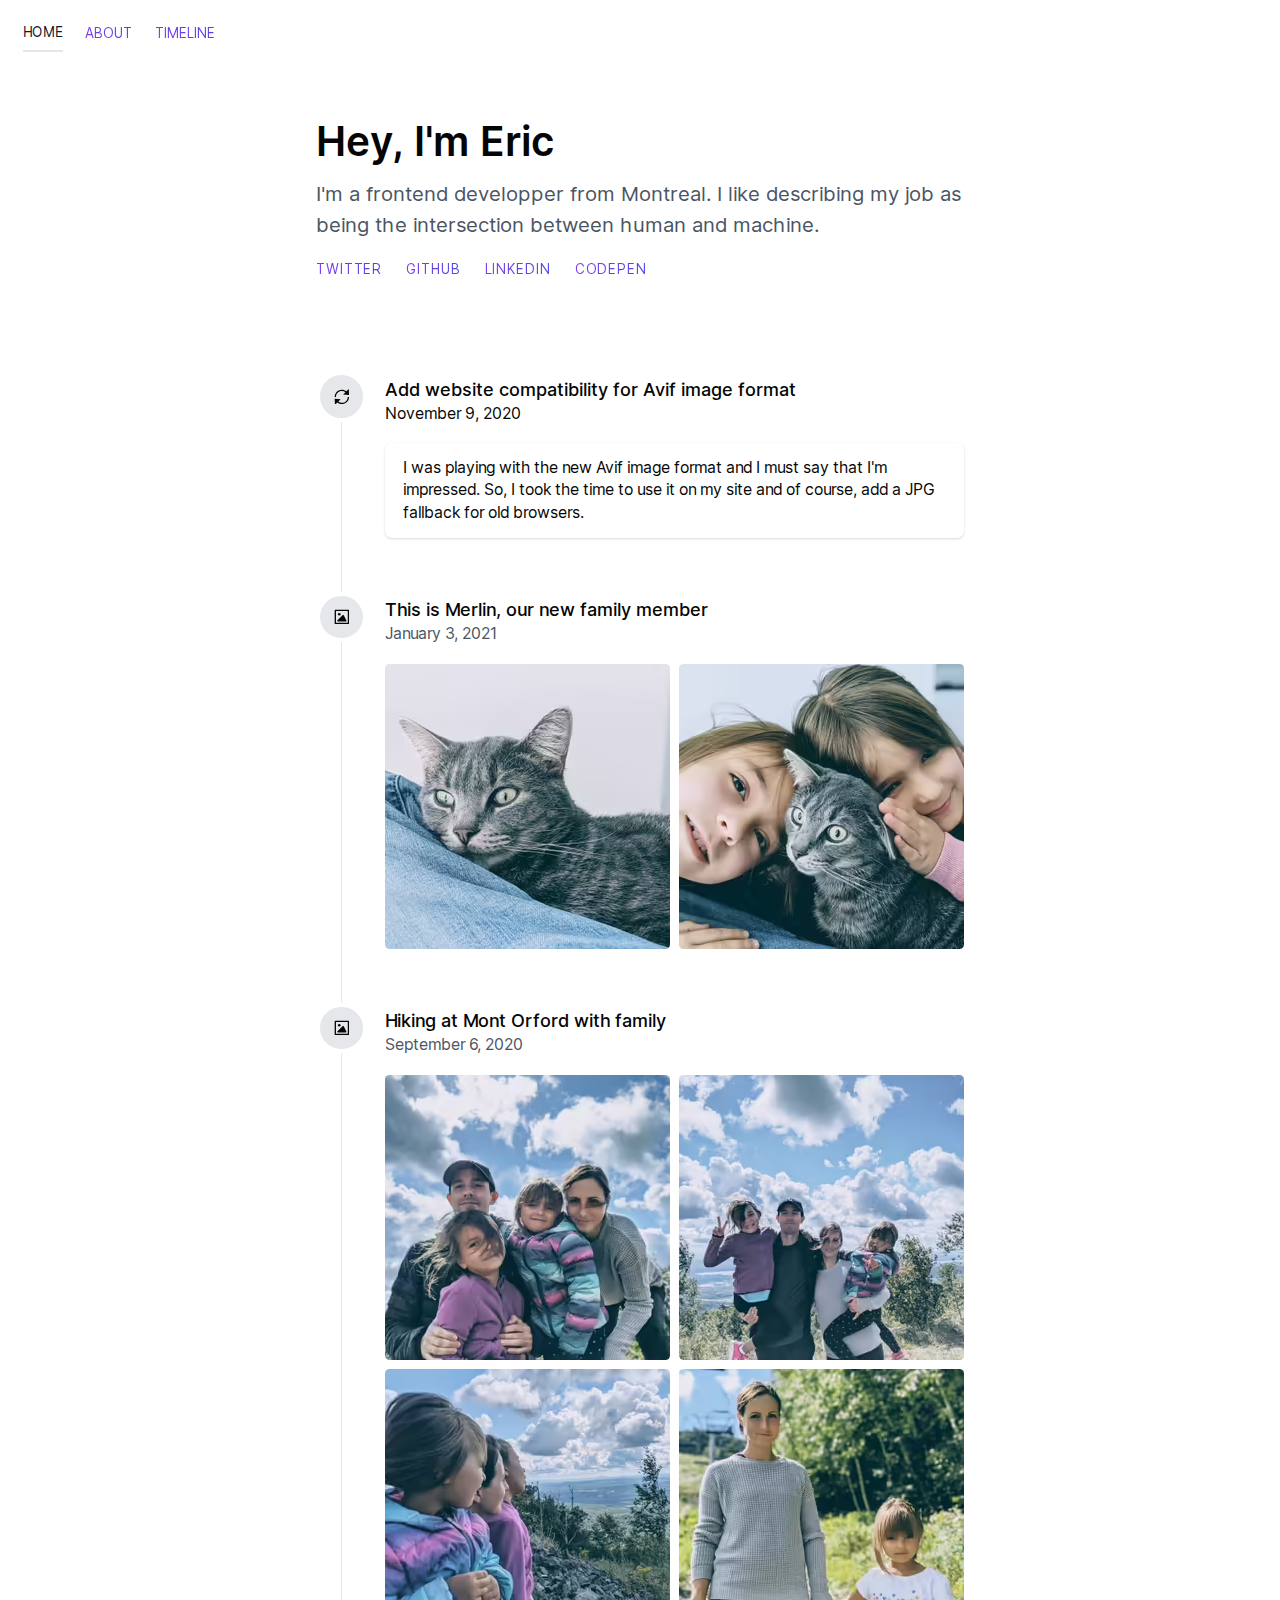
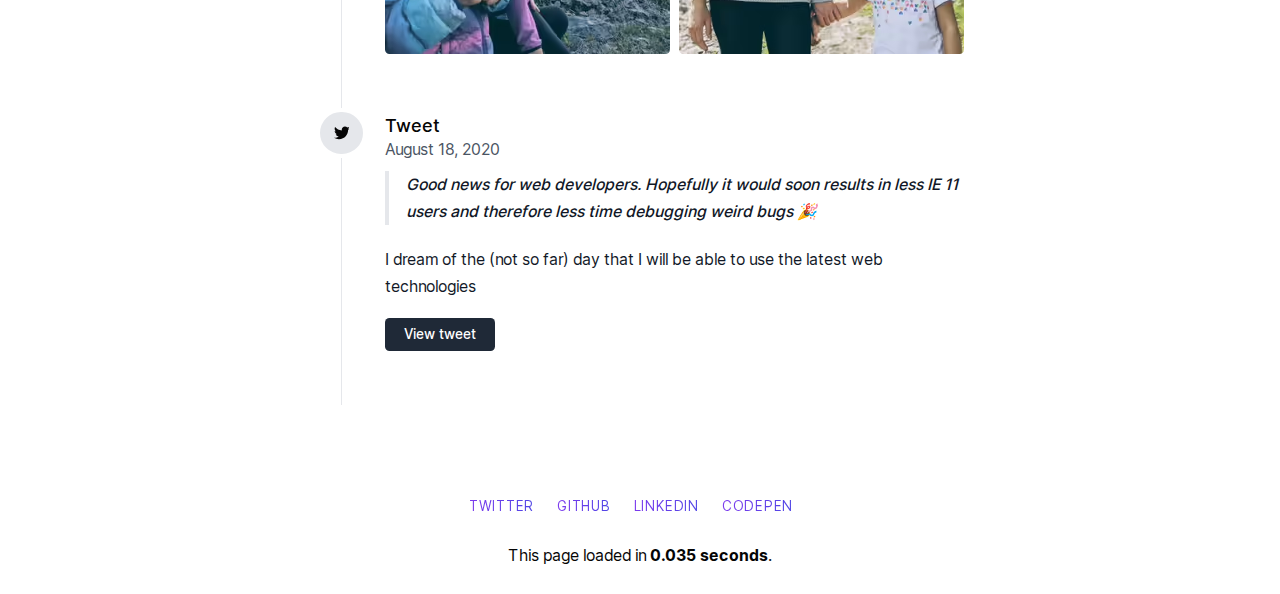
==== commit c6922afe: "deploy: ericvalois/ericvalois.com@46a23a114c9cad19818be7e92658bc472f9ea98c" ====
--- a/index.html
+++ b/index.html
@@ -140,7 +140,7 @@
 		</div>
 		
 		<div class="flex flex-col space-y-4 timeline-full-width">
-			<div class="flex flex-wrap gap-2">
+			<div class="grid grid-cols-2 gap-2">
 			 	
 					
 			<img src="/images/ba48ded4-285.avif" data-zoom-src="/images/ba48ded4-3024.avif" srcset="/images/ba48ded4-285.avif 1x, /images/ba48ded4-570.avif 2x" class="img-zoomable rounded"  alt="Merlin le chat" width="285" height="285">
@@ -178,7 +178,7 @@
 		</div>
 		
 		<div class="flex flex-col space-y-4 timeline-full-width">
-			<div class="flex flex-wrap gap-2">
+			<div class="grid grid-cols-2 gap-2">
 			 	
 					
 			<img src="/images/7ae71f8a-285.avif" data-zoom-src="/images/7ae71f8a-1500.avif" srcset="/images/7ae71f8a-285.avif 1x, /images/7ae71f8a-570.avif 2x" class="img-zoomable rounded"  alt="Hiking with family" width="285" height="285">
